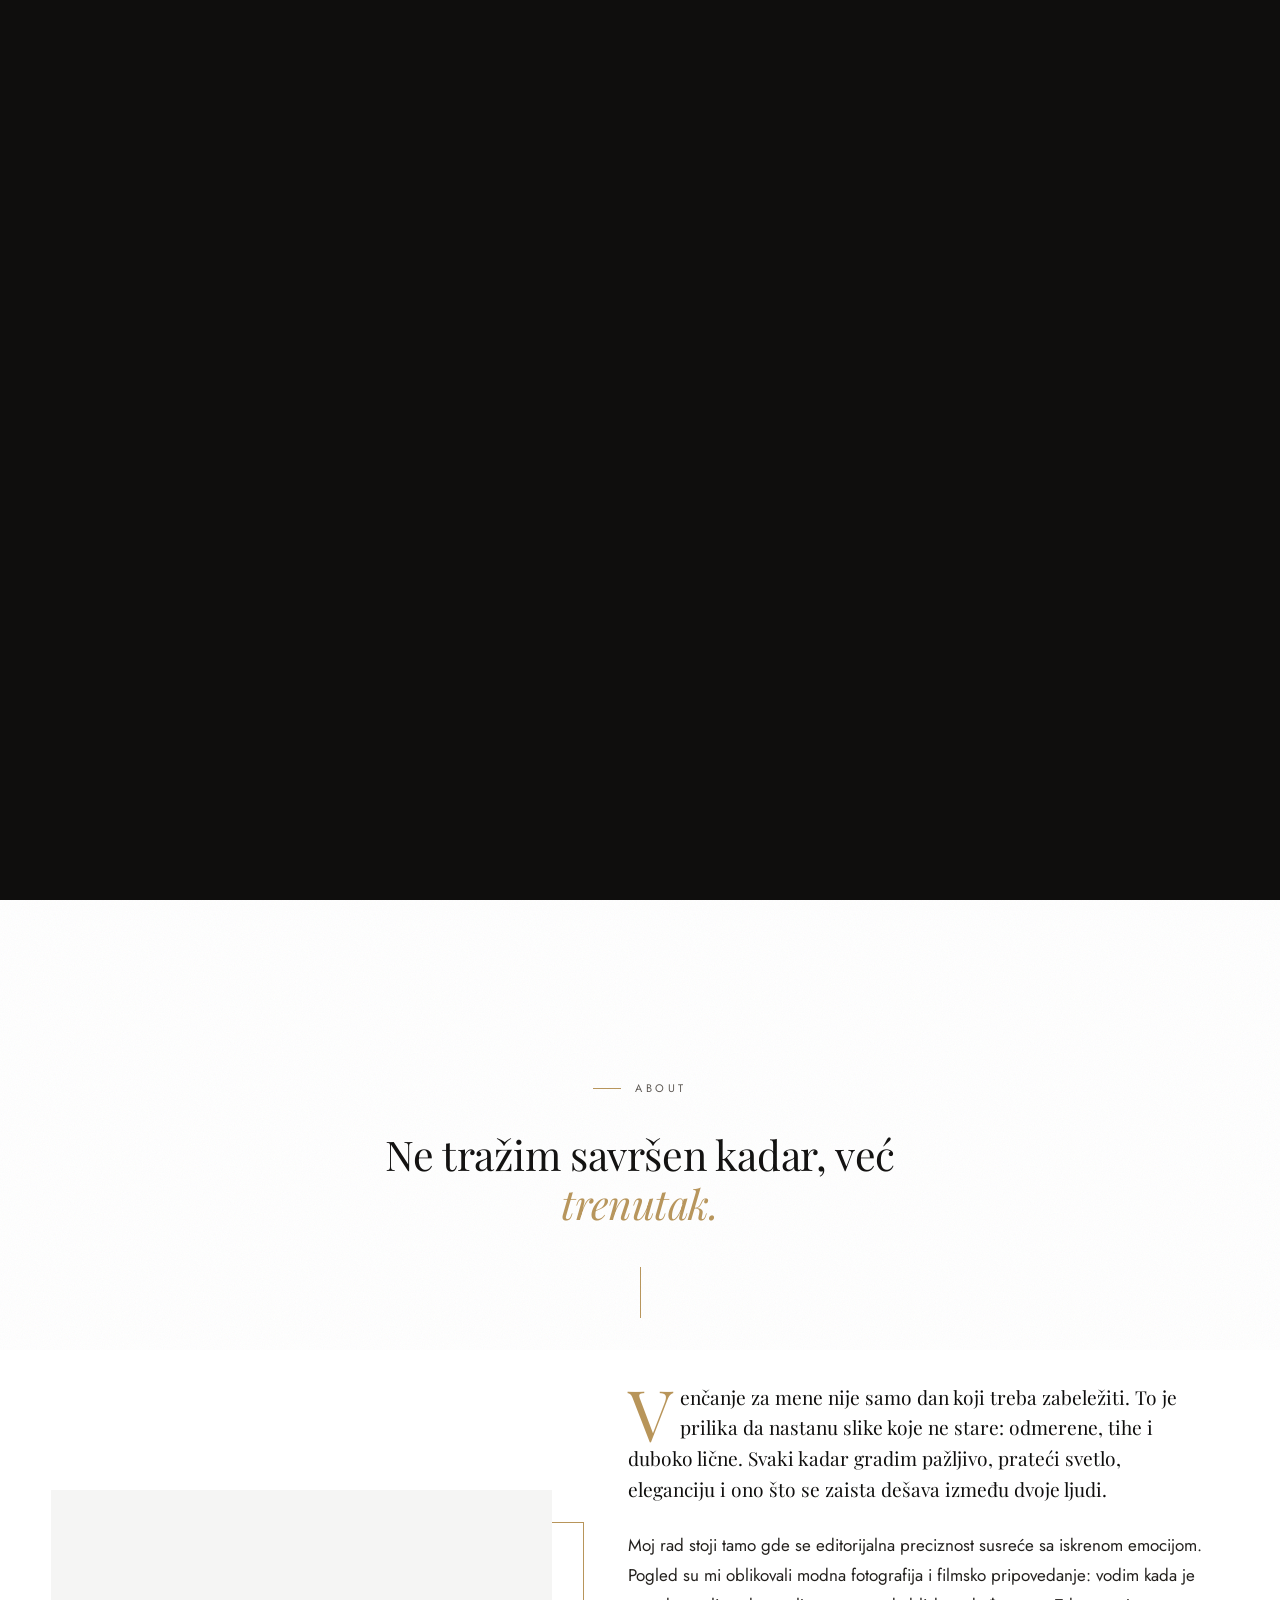
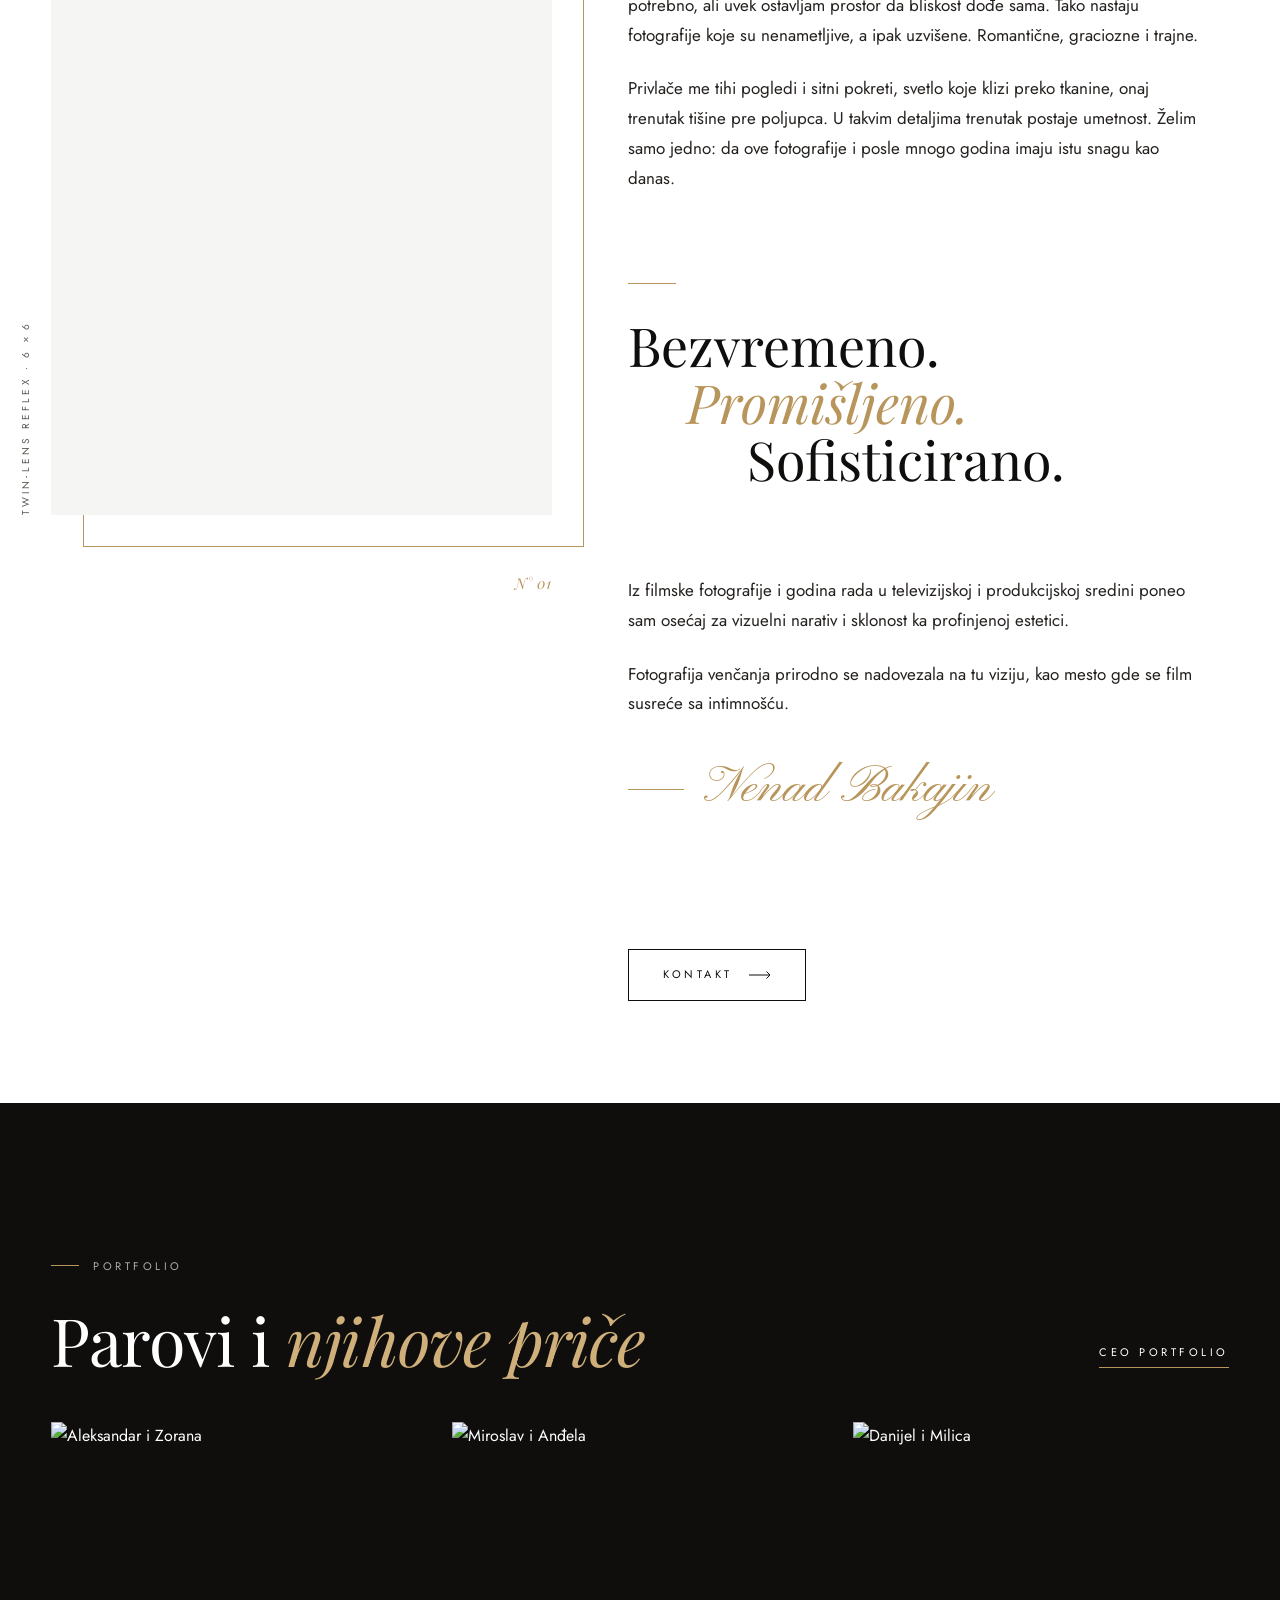
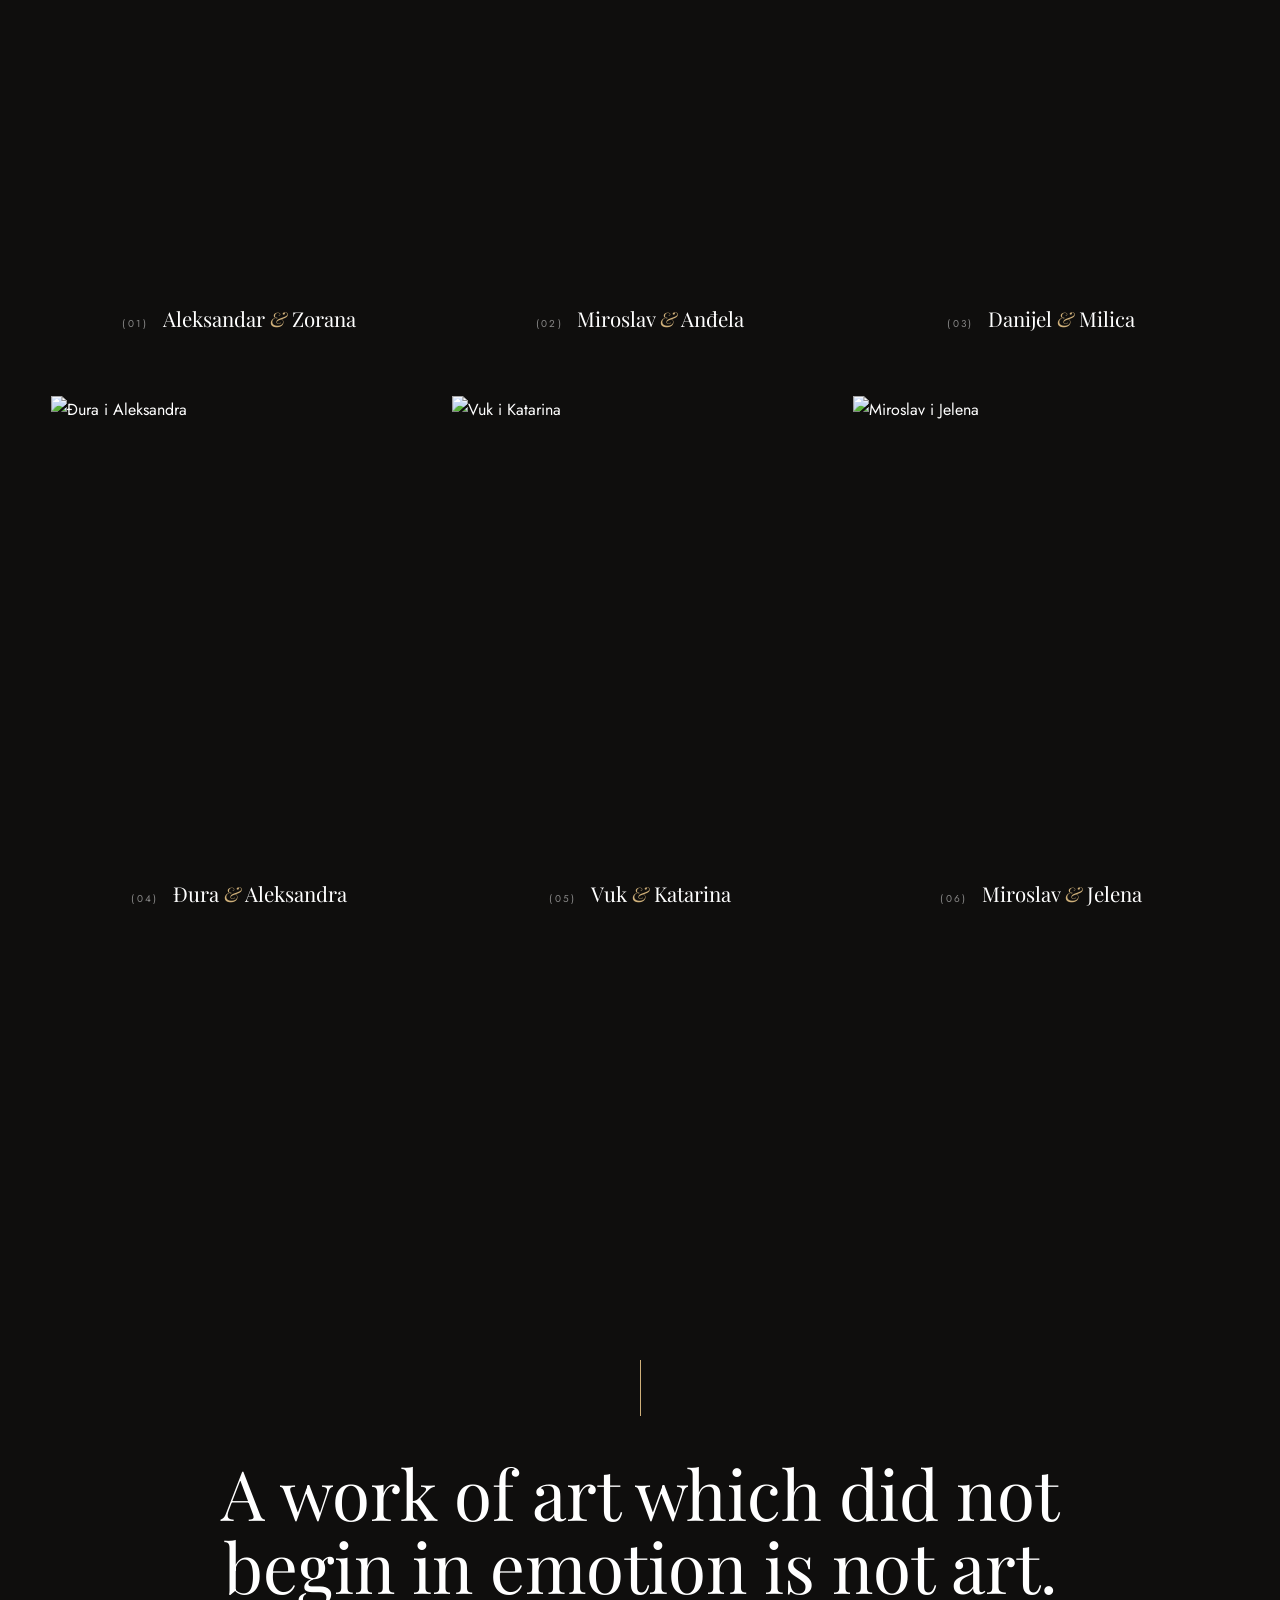
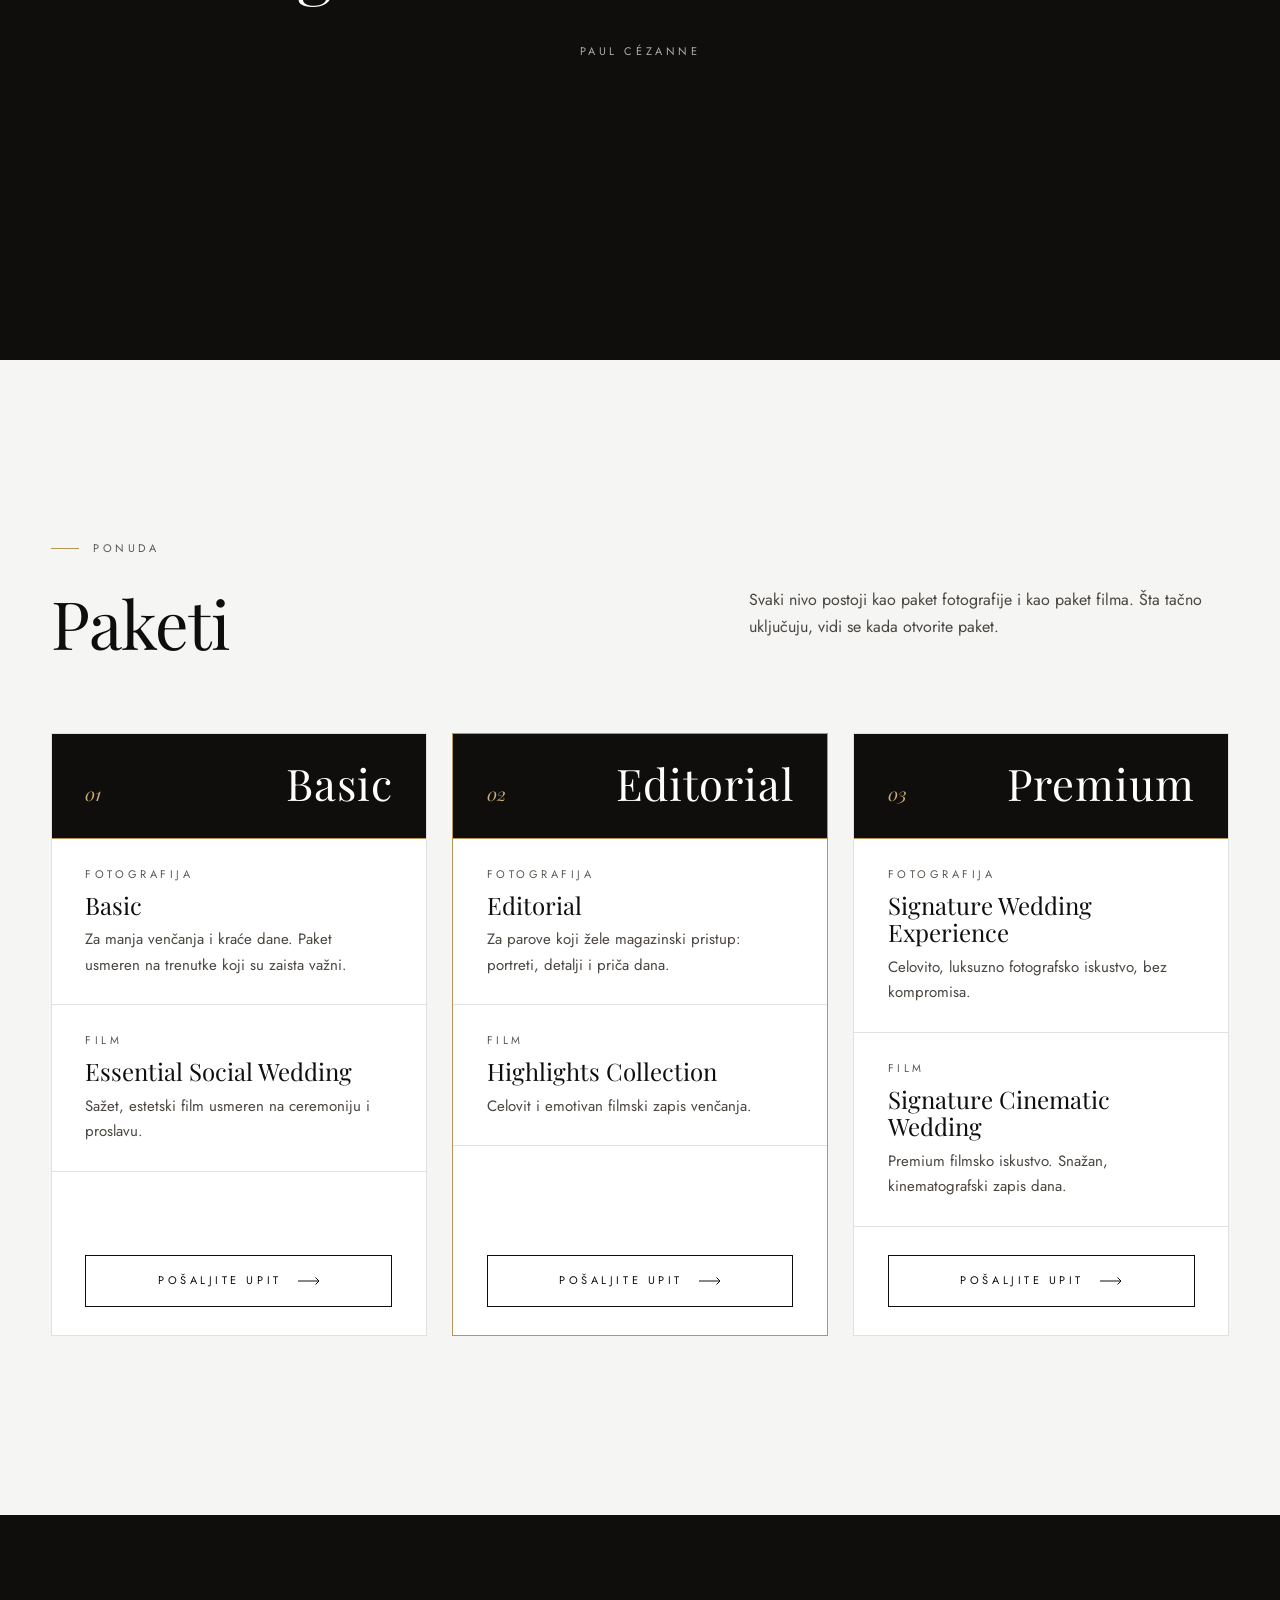
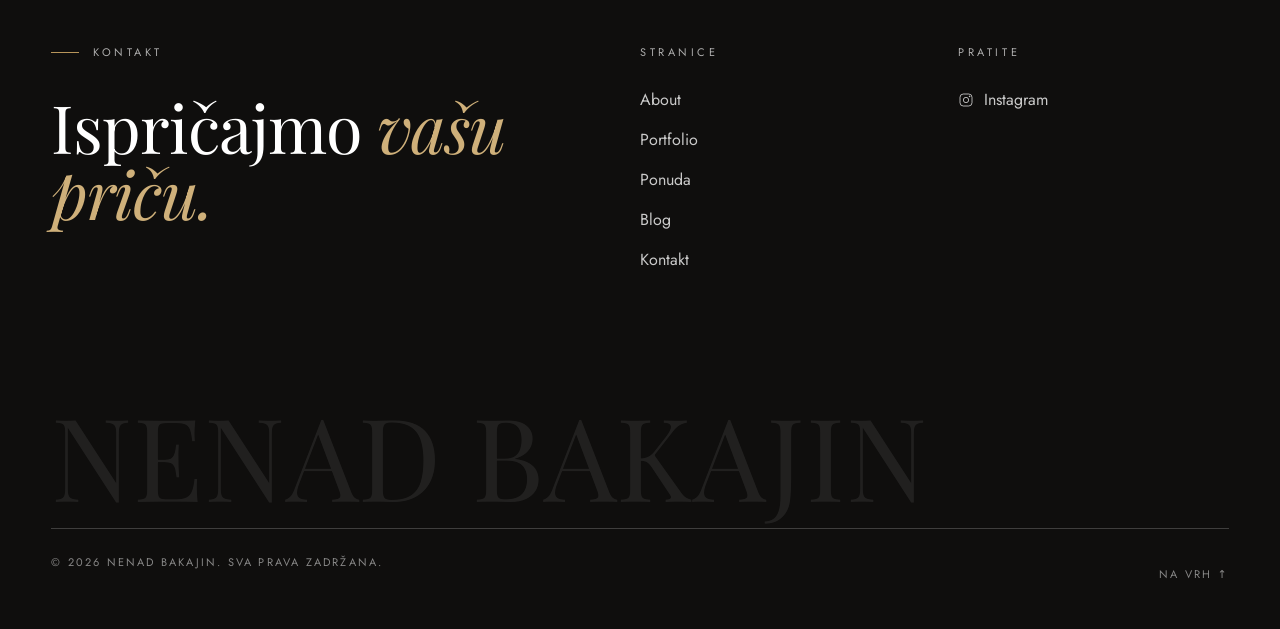
==== index.html @ 2268488a "Sajt Nenad Bakajin: fotografija venčanja Statični sajt (HTML, CSS, JS) sa početnom stranom, portfoli" ====
<!doctype html>
<html lang="sr-Latn" class="no-js">
<head>
  <meta charset="utf-8">
  <meta name="viewport" content="width=device-width, initial-scale=1">
  <title>Nenad Bakajin · Fotografija venčanja</title>
  <meta name="description" content="Nenad Bakajin · fotografija i film venčanja. Bezvremeno, promišljeno, sofisticirano.">
  <link rel="icon" href="assets/img/favicon.svg" type="image/svg+xml">
  <link rel="preconnect" href="https://fonts.googleapis.com">
  <link rel="preconnect" href="https://fonts.gstatic.com" crossorigin>
  <link href="https://fonts.googleapis.com/css2?family=Playfair+Display:ital,wght@0,400;0,500;1,400&family=Jost:wght@400;500&family=Pinyon+Script&display=swap" rel="stylesheet">
  <link rel="preconnect" href="https://videos.pexels.com">
  <link rel="stylesheet" href="assets/css/style.css">
</head>
<body data-page="home" data-header="light" id="top">

  <main>
    <!-- 1. HERO · video kamere koja snima -->
    <section class="hero" data-dark aria-label="Uvod">
      <div class="hero-media" aria-hidden="true"></div>
      <div class="hero-shade" aria-hidden="true"></div>
      <span class="hero-rec" aria-hidden="true">Rec · 6×6</span>
      <div class="hero-inner">
        <h1 class="hero-name">Nenad Bakajin</h1>
        <div class="hero-meta">
          <p class="hero-intro" id="hero-intro"></p>
        </div>
      </div>
    </section>

    <!-- 2. ABOUT -->
    <section class="section statement" id="statement-sec">
      <div class="wrap center">
        <p class="eyebrow" data-reveal data-i18n="home.about">About</p>
        <p class="lead mt-m" id="statement" data-scrub-words></p>
        <span class="statement-rule" aria-hidden="true"></span>
      </div>
    </section>

    <section class="section tight" id="about" style="padding-top:0">
      <div class="wrap about-grid">
        <div class="about-media">
          <div class="about-frame">
            <figure class="frame" data-img style="margin:0">
              <video muted loop playsinline preload="none" data-src="https://videos.pexels.com/video-files/39917032/17032013_720_1280_50fps.mp4" class="bw" aria-hidden="true"></video>
            </figure>
            <span class="about-vert" aria-hidden="true">Twin-lens reflex · 6×6</span>
          </div>
          <div class="caption"><span>Twin-lens reflex · 6×6</span><span>N° 01</span></div>
        </div>
        <div class="about-copy">
          <div class="body-text" id="about-text" data-stagger></div>
          <p class="motto" id="motto" data-stagger></p>
          <div class="body-text" id="about-bg" data-stagger></div>
          <p class="signature" data-reveal>Nenad Bakajin</p>
          <a class="btn mt-l" href="kontakt.html" data-reveal><span data-i18n="home.contact">Kontakt</span>
            <svg class="arrow" viewBox="0 0 22 8" fill="none" aria-hidden="true"><path d="M0 4h21m0 0L17.5 .5M21 4l-3.5 3.5" stroke="currentColor"/></svg></a>
        </div>
      </div>
    </section>

    <!-- Selected works · pinned horizontal strip -->
    <section class="strip" data-dark aria-labelledby="strip-title">
      <div class="strip-head">
        <div>
          <p class="eyebrow light" data-i18n="home.strip.eyebrow">Portfolio</p>
          <h2 class="h2 mt-m" id="strip-title" data-split data-i18n="home.strip.title">Parovi i <em>njihove priče</em></h2>
        </div>
        <a class="link-line" href="portfolio.html" data-i18n="home.strip.all">Ceo portfolio</a>
      </div>
      <div class="strip-track" id="strip-track"></div>
    </section>

    <!-- Quote · Paul Cézanne -->
    <section class="quote" data-dark aria-label="Citat">
      <video muted loop playsinline preload="none" data-src="https://videos.pexels.com/video-files/28830655/12488867_1280_720_30fps.mp4" aria-hidden="true"></video>
      <blockquote>
        <p id="quote-text" lang="en"></p>
        <cite class="eyebrow light" id="quote-author"></cite>
      </blockquote>
    </section>

    <!-- Paketi -->
    <section class="section on-bone" id="paketi">
      <div class="wrap">
        <div class="sec-head">
          <div>
            <p class="eyebrow" data-i18n="home.pk.eyebrow">Ponuda</p>
            <h2 class="h2 mt-m" data-split data-i18n="home.pk.title">Paketi</h2>
          </div>
          <p class="side" data-reveal data-i18n="home.pk.side">Svaki nivo postoji kao paket fotografije i kao paket filma. Šta tačno uključuju, vidi se kada otvorite paket.</p>
        </div>
        <div class="tier-grid" id="tier-grid" data-stagger></div>
      </div>
    </section>
  </main>

  <script src="https://cdnjs.cloudflare.com/ajax/libs/gsap/3.12.5/gsap.min.js"></script>
  <script src="https://cdnjs.cloudflare.com/ajax/libs/gsap/3.12.5/ScrollTrigger.min.js"></script>
  <script src="https://unpkg.com/lenis@1.1.13/dist/lenis.min.js"></script>
  <script src="assets/js/data.js"></script>
  <script src="assets/js/i18n.js"></script>
  <script src="assets/js/main.js"></script>
</body>
</html>
---- assets/css/style.css ----
/* ==========================================================================
   Nenad Bakajin — editorial wedding photography
   Black & white + warm cream. Cormorant Garamond (display) / Inter (body)
   ========================================================================== */

:root {
  --ink: #0f0e0d;
  --ink-2: #1b1917;
  --paper: #ffffff;
  --bone: #f5f5f4;
  /* gold accents: light gold on dark, deeper gold on white */
  --sand: #cfb07a;
  --sand-deep: #a8854a;
  --gold: #b8955a;
  --muted: #6a6560;
  --line: rgba(15, 14, 13, 0.12);
  --line-light: rgba(255, 255, 255, 0.2);

  --serif: "Playfair Display", Georgia, "Times New Roman", serif;
  --sans: "Jost", system-ui, -apple-system, "Segoe UI", sans-serif;

  --gutter: clamp(16px, 4vw, 56px);
  --maxw: 1440px;
  --ease: cubic-bezier(0.65, 0.05, 0, 1);
  --header-h: 84px;
}

*, *::before, *::after { box-sizing: border-box; }
html { -webkit-text-size-adjust: 100%; }
html.lenis, html.lenis body { height: auto; }
.lenis.lenis-smooth { scroll-behavior: auto !important; }
.lenis.lenis-stopped { overflow: hidden; }

body {
  margin: 0;
  background: var(--paper);
  color: var(--ink);
  font-family: var(--sans);
  font-size: 16px;
  line-height: 1.7;
  font-weight: 300;
  -webkit-font-smoothing: antialiased;
  text-rendering: optimizeLegibility;
  overflow-x: hidden;
}

img, video { display: block; max-width: 100%; }
a { color: inherit; text-decoration: none; }
button { font: inherit; color: inherit; background: none; border: 0; padding: 0; cursor: pointer; }
:focus-visible { outline: 1px solid var(--sand-deep); outline-offset: 4px; }
.sr-only { position: absolute; width: 1px; height: 1px; overflow: hidden; clip: rect(0 0 0 0); white-space: nowrap; }

::selection { background: var(--ink); color: var(--paper); }

/* film grain — very subtle, fixed over everything */
.grain {
  position: fixed; inset: -50%; z-index: 90; pointer-events: none; opacity: 0.06;
  background-image: url("data:image/svg+xml;utf8,<svg xmlns='http://www.w3.org/2000/svg' width='160' height='160'><filter id='n'><feTurbulence type='fractalNoise' baseFrequency='.85' numOctaves='3' stitchTiles='stitch'/></filter><rect width='100%' height='100%' filter='url(%23n)'/></svg>");
  animation: grain 1.2s steps(6) infinite;
}
@keyframes grain {
  0% { transform: translate(0, 0); } 20% { transform: translate(-3%, 2%); } 40% { transform: translate(2%, -3%); }
  60% { transform: translate(-2%, -1%); } 80% { transform: translate(3%, 3%); } 100% { transform: translate(0, 0); }
}

/* ---------- typography ---------- */
.display {
  font-family: var(--serif);
  font-weight: 300;
  line-height: 0.95;
  letter-spacing: -0.01em;
}
.h1 { font-family: var(--serif); font-weight: 300; font-size: clamp(56px, 11vw, 176px); line-height: 0.9; letter-spacing: -0.02em; margin: 0; }
.h2 { font-family: var(--serif); font-weight: 300; font-size: clamp(40px, 6vw, 96px); line-height: 1; letter-spacing: -0.01em; margin: 0; }
.h3 { font-family: var(--serif); font-weight: 400; font-size: clamp(28px, 3vw, 44px); line-height: 1.1; margin: 0; }
.lead { font-family: var(--serif); font-weight: 300; font-size: clamp(28px, 3.6vw, 56px); line-height: 1.15; letter-spacing: -0.005em; margin: 0; }
.italic { font-style: italic; }
.eyebrow {
  font-family: var(--sans); font-size: 11px; font-weight: 400; letter-spacing: 0.32em; text-transform: uppercase;
  color: var(--muted); margin: 0;
}
.on-dark .eyebrow, .eyebrow.light { color: rgba(255, 255, 255, 0.66); }
.body-text { max-width: 34em; color: #2c2925; }
.body-text p { margin: 0 0 1.4em; }
.body-text p:last-child { margin-bottom: 0; }
.num { font-family: var(--serif); font-style: italic; font-size: 18px; color: var(--sand-deep); }

/* word split helpers (generated in JS) */
.w { display: inline-block; overflow: hidden; vertical-align: top; padding-bottom: 0.08em; margin-bottom: -0.08em; }
.w > span { display: inline-block; will-change: transform; }

/* ---------- layout ---------- */
.wrap { width: 100%; max-width: var(--maxw); margin: 0 auto; padding: 0 var(--gutter); }
.section { padding: clamp(96px, 14vw, 200px) 0; position: relative; }
.section.tight { padding: clamp(64px, 8vw, 120px) 0; }
.on-dark { background: var(--ink); color: var(--paper); }
.on-dark .body-text { color: rgba(255, 255, 255, 0.78); }
.on-bone { background: var(--bone); }
.rule { height: 1px; background: var(--line); border: 0; margin: 0; }
.on-dark .rule { background: var(--line-light); }

/* ---------- header ---------- */
.site-header {
  position: fixed; inset: 0 0 auto 0; z-index: 80; height: var(--header-h);
  display: flex; align-items: center; justify-content: space-between; padding: 0 var(--gutter);
  color: var(--ink); mix-blend-mode: normal; transition: color .5s var(--ease), transform .6s var(--ease);
}
.site-header.is-light { color: var(--paper); }
.site-header.is-hidden { transform: translateY(-100%); }
.site-header::before {
  content: ""; position: absolute; inset: 0; z-index: -1; background: rgba(255, 255, 255, .86);
  backdrop-filter: blur(10px); -webkit-backdrop-filter: blur(10px); border-bottom: 1px solid var(--line);
  opacity: 0; transition: opacity .5s;
}
.site-header.is-solid::before { opacity: 1; }
.menu-open .site-header::before { opacity: 0; }
.logo { display: inline-flex; align-items: center; gap: 14px; }
.logo svg { width: 22px; height: 34px; }
.logo svg path { stroke: currentColor; }
.logo .logo-word { font-size: 11px; letter-spacing: 0.34em; text-transform: uppercase; font-weight: 400; opacity: 0; transform: translateX(-6px); transition: opacity .5s, transform .5s var(--ease); }
.logo:hover .logo-word, .logo:focus-visible .logo-word { opacity: 1; transform: none; }

.nav-inline { display: none; gap: 36px; }
.nav-inline a {
  font-size: 11px; letter-spacing: 0.3em; text-transform: uppercase; font-weight: 400; position: relative; padding: 10px 0;
}
.nav-inline a::after {
  content: ""; position: absolute; left: 0; right: 0; bottom: 4px; height: 1px; background: currentColor;
  transform: scaleX(0); transform-origin: right; transition: transform .6s var(--ease);
}
.nav-inline a:hover::after, .nav-inline a[aria-current="page"]::after { transform: scaleX(1); transform-origin: left; }
.nav-inline { align-items: center; }
/* booking button in the header: thin outline, fills on hover */
.nav-inline a.nav-cta { border: 1px solid currentColor; border-radius: 999px; padding: 10px 22px; transition: background .5s var(--ease), color .5s var(--ease); }
.nav-inline a.nav-cta::after { display: none; }
.nav-inline a.nav-cta:hover, .nav-inline a.nav-cta[aria-current="page"] { background: var(--ink); color: var(--paper); border-color: var(--ink); }
.site-header.is-light .nav-inline a.nav-cta:hover { background: var(--paper); color: var(--ink); border-color: var(--paper); }

.menu-btn { display: inline-flex; align-items: center; gap: 14px; min-height: 44px; min-width: 44px; font-size: 11px; letter-spacing: 0.3em; text-transform: uppercase; }
.menu-btn .bars { width: 28px; height: 8px; position: relative; }
.menu-btn .bars::before, .menu-btn .bars::after {
  content: ""; position: absolute; left: 0; right: 0; height: 1px; background: currentColor; transition: transform .7s var(--ease), top .7s var(--ease);
}
.menu-btn .bars::before { top: 0; }
.menu-btn .bars::after { top: 7px; }
.menu-open .menu-btn .bars::before { top: 4px; transform: rotate(18deg); }
.menu-open .menu-btn .bars::after { top: 4px; transform: rotate(-18deg); }

@media (min-width: 1024px) {
  .nav-inline { display: flex; }
  .menu-btn { display: none; }
}

/* fullscreen menu (adapted from 21st.dev "Immersive Full Screen Navigation") */
.menu {
  position: fixed; inset: 0; z-index: 70; background: var(--ink); color: var(--paper);
  clip-path: polygon(0% 0%, 100% 0%, 100% 0%, 0% 0%); visibility: hidden;
  display: flex; flex-direction: column; justify-content: space-between;
  padding: calc(var(--header-h) + 32px) var(--gutter) 40px; overflow-y: auto;
}
.menu-links { list-style: none; margin: 0; padding: 0; }
.menu-links li { overflow: hidden; }
.menu-links a {
  display: inline-flex; align-items: baseline; gap: 18px; font-family: var(--serif); font-weight: 300;
  font-size: clamp(48px, 13vw, 120px); line-height: 1.05; letter-spacing: -0.01em;
}
.menu-links a .num { font-size: 14px; color: var(--sand); }
.menu-links a .label { display: inline-block; overflow: hidden; }
.menu-links a .label span { display: inline-block; transition: transform .6s var(--ease); text-shadow: 0 1.1em currentColor; }
.menu-links a:hover .label span, .menu-links a:focus-visible .label span { transform: translateY(-1.1em); }
.menu-foot { display: flex; justify-content: space-between; align-items: end; gap: 24px; font-size: 12px; letter-spacing: 0.2em; text-transform: uppercase; color: rgba(255, 255, 255,.6); }
.menu-foot a { display: inline-flex; min-height: 44px; align-items: center; gap: 10px; }

/* ---------- buttons / links ---------- */
.btn {
  display: inline-flex; align-items: center; justify-content: center; gap: 16px; min-height: 52px; padding: 0 34px;
  border: 1px solid currentColor; font-size: 11px; letter-spacing: 0.32em; text-transform: uppercase; font-weight: 400;
  position: relative; overflow: hidden; isolation: isolate; transition: color .6s var(--ease);
}
.btn::before {
  content: ""; position: absolute; inset: 0; background: var(--ink); z-index: -1;
  transform: scaleY(0); transform-origin: bottom; transition: transform .6s var(--ease);
}
.btn:hover { color: var(--paper); }
.btn:hover::before { transform: scaleY(1); }
.on-dark .btn::before, .btn.light::before { background: var(--paper); }
.on-dark .btn:hover, .btn.light:hover { color: var(--ink); }
.arrow { width: 22px; height: 8px; flex: none; }
.offer-list .go { display: inline-flex; align-items: center; gap: 12px; }

.link-line { display: inline-flex; align-items: center; gap: 14px; font-size: 11px; letter-spacing: 0.32em; text-transform: uppercase; padding: 12px 0; position: relative; }
.link-line::after { content: ""; position: absolute; left: 0; right: 0; bottom: 6px; height: 1px; background: currentColor; transform-origin: left; transition: transform .7s var(--ease); }
.link-line:hover::after { transform: scaleX(0); transform-origin: right; }

/* ---------- hero ---------- */
.hero { position: relative; height: 100svh; min-height: 560px; overflow: hidden; background: var(--ink); color: var(--paper); }
.hero-media { position: absolute; inset: 0; }
.hero-media video {
  position: absolute; inset: 0; width: 100%; height: 100%; object-fit: cover;
  filter: grayscale(1) contrast(1.12) brightness(0.78); opacity: 0; transition: opacity 2.4s ease;
}
.hero-media video.is-active { opacity: 1; }
.hero-shade {
  position: absolute; inset: 0; pointer-events: none;
  background:
    radial-gradient(120% 90% at 50% 50%, transparent 40%, rgba(0,0,0,.55) 100%),
    linear-gradient(180deg, rgba(0,0,0,.35) 0%, transparent 25%, transparent 60%, rgba(0,0,0,.55) 100%);
}
.hero-inner {
  position: relative; z-index: 2; height: 100%; display: flex; flex-direction: column; justify-content: flex-end;
  padding: 0 var(--gutter) clamp(32px, 6vh, 64px);
}
.hero-name {
  font-family: var(--serif); font-weight: 300; font-size: clamp(40px, 10.6vw, 200px); line-height: 0.86;
  letter-spacing: 0.01em; margin: 0; text-transform: uppercase; white-space: nowrap;
}
.hero-name .char { display: inline-block; will-change: transform; }
.hero-name .word { display: inline-block; white-space: nowrap; overflow: hidden; vertical-align: top; padding-bottom: .04em; }
@media (max-width: 640px) {
  .hero-name { white-space: normal; font-size: clamp(52px, 19vw, 120px); line-height: .9; }
  .hero .hero-meta { flex-direction: column; align-items: flex-start; }
  .hero .hero-scroll { display: none; }
}
.hero-meta { display: flex; justify-content: space-between; align-items: end; gap: 24px; margin-top: clamp(20px, 3vh, 36px); }
.hero-intro { font-family: var(--serif); font-style: italic; font-size: clamp(17px, 1.5vw, 22px); line-height: 1.4; max-width: 22em; margin: 0; color: rgba(255, 255, 255,.85); }
.hero-scroll { display: flex; align-items: center; gap: 14px; font-size: 10px; letter-spacing: 0.34em; text-transform: uppercase; color: rgba(255, 255, 255,.7); }
.hero-scroll i { display: block; width: 1px; height: 48px; background: rgba(255, 255, 255,.3); position: relative; overflow: hidden; }
.hero-scroll i::after { content: ""; position: absolute; left: 0; top: -100%; width: 1px; height: 100%; background: var(--paper); animation: drip 2.4s var(--ease) infinite; }
@keyframes drip { 0% { top: -100%; } 60%, 100% { top: 100%; } }
.hero-side { display: flex; align-items: center; gap: clamp(24px, 3vw, 48px); }
/* shot counter: 01 / 03 with a thin line that fills while a shot plays */
.hero-count { display: flex; align-items: center; gap: 8px; font-size: 10px; letter-spacing: .3em; color: rgba(255, 255, 255,.7); }
.hero-count #hero-n { color: var(--paper); }
.hero-count i { display: block; width: clamp(48px, 6vw, 96px); height: 1px; margin-left: 10px; background: rgba(255, 255, 255,.25); position: relative; overflow: hidden; }
.hero-count i::after { content: ""; position: absolute; inset: 0; background: var(--paper); transform: scaleX(0); transform-origin: left; }
.hero-count i.run::after { animation: seg var(--seg, 7.5s) linear forwards; }
@keyframes seg { to { transform: scaleX(1); } }
.hero-rec {
  position: absolute; z-index: 2; top: calc(var(--header-h) + 8px); right: var(--gutter);
  display: flex; align-items: center; gap: 10px; font-size: 10px; letter-spacing: 0.3em; text-transform: uppercase; color: rgba(255, 255, 255,.6);
}
.hero-rec::before { content: ""; width: 6px; height: 6px; border-radius: 50%; background: var(--sand); animation: blink 2s steps(2) infinite; }
@keyframes blink { 50% { opacity: 0; } }
.hero-frame { position: absolute; z-index: 1; inset: calc(var(--header-h) + 0px) var(--gutter) auto; height: 0; }

/* page hero (inner pages) */
.page-hero { position: relative; height: 86svh; min-height: 520px; overflow: hidden; background: var(--ink); color: var(--paper); }
.page-hero .media, .page-hero video { position: absolute; inset: 0; width: 100%; height: 100%; object-fit: cover; }
.page-hero video { filter: grayscale(1) contrast(1.1) brightness(.7); }

/* text-only page header (galerija, blog post): no photo behind text, so nothing gets cropped or darkened */
.page-head { padding: calc(var(--header-h) + clamp(56px, 9vw, 140px)) 0 clamp(40px, 5vw, 72px); }
.page-head .h1 { text-transform: none; }
.post-photo { margin: 0 auto; max-width: 1200px; }
.post-photo img { width: 100%; height: auto; display: block; }
.page-hero .inner { position: relative; z-index: 2; height: 100%; display: flex; flex-direction: column; justify-content: flex-end; padding: 0 var(--gutter) clamp(40px, 7vh, 80px); }
.page-hero .h1 { text-transform: uppercase; letter-spacing: 0.02em; }
.page-hero .row { display: flex; justify-content: space-between; align-items: end; gap: 24px; flex-wrap: wrap; margin-top: 24px; }

/* ---------- media frames ---------- */
.frame { position: relative; overflow: hidden; background: var(--bone); }
.frame video { width: 100%; height: 100%; object-fit: cover; }
/* photos: whole image, original proportions, no crop */
.frame img { width: 100%; height: auto; display: block; }
.frame.natural { background: transparent; }
/* Photos show the photographer's own edit (colour or B&W). Only video is treated as the B&W "frame". */
video.bw { filter: grayscale(1) contrast(1.06); }
.frame .inner-scale { width: 100%; height: 100%; will-change: transform; }
.ratio-45 { aspect-ratio: 4 / 5; }
.ratio-34 { aspect-ratio: 3 / 4; }
.ratio-23 { aspect-ratio: 2 / 3; }
.ratio-32 { aspect-ratio: 3 / 2; }
.ratio-169 { aspect-ratio: 16 / 9; }
.caption { display: flex; justify-content: space-between; gap: 16px; margin-top: 14px; font-size: 11px; letter-spacing: 0.24em; text-transform: uppercase; color: var(--muted); }

/* ---------- home: statement ---------- */
.statement .lead { max-width: 18em; }
.statement .lead .w > span { opacity: .14; transform: none; }
.statement-foot { margin-top: clamp(40px, 6vw, 80px); display: flex; gap: 24px; justify-content: space-between; align-items: end; flex-wrap: wrap; }

/* ---------- about ---------- */
.about-grid { display: grid; gap: clamp(48px, 6vw, 120px); }
@media (min-width: 900px) {
  .about-grid { grid-template-columns: 5fr 6fr; align-items: start; }
  .about-media { position: sticky; top: calc(var(--header-h) + 24px); }
}
.about-media .frame { aspect-ratio: 4 / 5; }
.about-media .caption { color: var(--muted); }
.motto { display: flex; flex-wrap: wrap; gap: 0 .5em; font-family: var(--serif); font-size: clamp(30px, 3.4vw, 52px); font-weight: 300; line-height: 1.1; margin: 1.2em 0; }
.motto span:nth-child(2) { font-style: italic; color: var(--sand-deep); }
.signature { font-family: "Pinyon Script", var(--serif); font-size: clamp(40px, 4vw, 56px); line-height: 1.2; margin-top: 40px; color: var(--sand-deep); }
#about { position: relative; overflow: hidden; }
#about .wrap { position: relative; z-index: 1; }
.draw-line { position: absolute; inset: 0; width: 100%; height: 100%; pointer-events: none; z-index: 0; }
.draw-line path { stroke: var(--sand); opacity: .55; vector-effect: non-scaling-stroke; }

/* gallery filters (idea from dia.rs) */
.filters { display: flex; flex-wrap: wrap; gap: 4px 28px; justify-self: end; }
.filters button {
  min-height: 44px; font-size: 11px; letter-spacing: .3em; text-transform: uppercase; color: var(--muted);
  position: relative; transition: color .4s;
}
.filters button::after { content: ""; position: absolute; left: 0; right: 0; bottom: 8px; height: 1px; background: var(--ink); transform: scaleX(0); transform-origin: left; transition: transform .6s var(--ease); }
.filters button:hover, .filters button[aria-selected="true"] { color: var(--ink); }
.filters button[aria-selected="true"]::after { transform: scaleX(1); }
@media (max-width: 899px) { .filters { justify-self: start; } }
.masonry .tile[hidden] { display: none; }

/* package tiers (idea from dia.rs) */
.tier-grid { display: grid; gap: clamp(16px, 2vw, 28px); }
@media (min-width: 960px) { .tier-grid { grid-template-columns: repeat(3, minmax(0, 1fr)); align-items: stretch; } }
.tier { background: var(--paper); display: flex; flex-direction: column; border: 1px solid var(--line); }
.tier-head { background: var(--ink); color: var(--paper); padding: 28px clamp(24px, 2.6vw, 36px); display: flex; align-items: baseline; justify-content: space-between; }
.tier-head h3 { margin: 0; font-family: var(--serif); font-weight: 300; font-size: clamp(36px, 3.4vw, 52px); line-height: 1; letter-spacing: .02em; }
.tier-head .num { color: var(--sand); }
.tier.is-featured .tier-head { background: var(--sand-deep); }
.tier.is-featured .tier-head .num { color: var(--paper); }
.tier-body { flex: 1; display: flex; flex-direction: column; }
.tier-row { display: flex; flex-direction: column; gap: 8px; padding: 26px clamp(24px, 2.6vw, 36px); border-bottom: 1px solid var(--line); transition: background .5s; }
.tier-row:hover { background: rgba(15, 14, 13, .03); }
.tier-title { font-family: var(--serif); font-size: 24px; line-height: 1.15; }
.tier-short { color: var(--muted); font-size: 15px; }
.tier-foot { padding: 28px clamp(24px, 2.6vw, 36px); }
.tier-foot .btn { width: 100%; }

/* ---------- film strip (horizontal pinned) ---------- */
.strip { overflow: hidden; background: var(--ink); color: var(--paper); }
.strip-head { display: flex; justify-content: space-between; align-items: end; gap: 24px; padding: clamp(96px, 12vw, 160px) var(--gutter) 48px; flex-wrap: wrap; }
.strip-track { display: flex; gap: clamp(16px, 2vw, 32px); padding: 0 var(--gutter) clamp(96px, 12vw, 160px); width: max-content; }
/* every photo the same height, its own natural width: nothing is cropped */
.strip-track { align-items: flex-start; }
.strip-item { flex: none; }
.strip-item .frame { background: transparent; height: clamp(320px, 58vh, 620px); }
.strip-item .frame img { height: 100%; width: auto; }
.strip-cap { display: flex; align-items: baseline; gap: 14px; margin-top: 16px; }
.strip-cap .n { font-size: 10px; letter-spacing: .24em; color: rgba(255, 255, 255,.5); }
.strip-cap .t { font-family: var(--serif); font-weight: 300; font-size: clamp(20px, 1.6vw, 26px); line-height: 1.2; color: var(--paper); }
.strip-cap .t em, .h2 em, .h1 em { font-style: italic; }
.h1 em { color: var(--sand-deep); }
.footer-cta .h2 em { color: inherit; }
.strip .h2 em { color: var(--sand); }
.h2 em { color: var(--sand-deep); }
.strip-cap .t em { color: var(--sand); }
.strip-item a { display: block; transition: opacity .6s; }
.strip-track:hover .strip-item a { opacity: .55; }
.strip-track:hover .strip-item a:hover { opacity: 1; }
@media (max-width: 899px) {
  .strip-track { width: auto; overflow-x: auto; scroll-snap-type: x mandatory; -webkit-overflow-scrolling: touch; scrollbar-width: none; }
  .strip-track::-webkit-scrollbar { display: none; }
  .strip-item { scroll-snap-align: start; }
  .strip-item .frame { height: 52vh; }
}

/* ---------- quote ---------- */
.quote { position: relative; min-height: 100svh; display: grid; place-items: center; overflow: hidden; background: var(--ink); color: var(--paper); text-align: center; }
.quote video, .quote .bg { position: absolute; inset: 0; width: 100%; height: 100%; object-fit: cover; filter: grayscale(1) contrast(1.1) brightness(.42); }
.quote blockquote { position: relative; z-index: 2; margin: 0; padding: 0 var(--gutter); max-width: 1100px; }
.quote blockquote p { font-family: var(--serif); font-weight: 300; font-size: clamp(34px, 5.4vw, 84px); line-height: 1.06; margin: 0; }
.quote cite { display: block; margin-top: 40px; font-style: normal; }

/* ---------- offers list (home teaser) ---------- */
.offer-list { list-style: none; margin: 0; padding: 0; border-top: 1px solid var(--line); }
.offer-list li { border-bottom: 1px solid var(--line); }
.offer-list a {
  display: grid; grid-template-columns: 48px 1fr auto; gap: 16px; align-items: baseline;
  padding: clamp(22px, 3vw, 40px) 0; position: relative;
}
.offer-list .name { font-family: var(--serif); font-weight: 300; font-size: clamp(32px, 4.6vw, 72px); line-height: 1; transition: transform .8s var(--ease), color .6s; }
.offer-list .desc { grid-column: 2 / 3; color: var(--muted); max-width: 36em; font-size: 15px; }
.offer-list .go { font-size: 11px; letter-spacing: .3em; text-transform: uppercase; opacity: .6; transition: opacity .4s; }
.offer-list a:hover .name { transform: translateX(14px); font-style: italic; }
.offer-list a:hover .go { opacity: 1; }
@media (max-width: 699px) { .offer-list a { grid-template-columns: 36px 1fr; } .offer-list .go { display: none; } }

/* ---------- couples grid (portfolio) ---------- */
.couple-grid {
  display: grid; grid-template-columns: minmax(0, 1fr);
  column-gap: clamp(16px, 2.2vw, 32px); row-gap: clamp(48px, 5vw, 72px);
  border-top: 1px solid var(--line); padding-top: clamp(32px, 3vw, 48px);
}
@media (min-width: 640px) { .couple-grid { grid-template-columns: repeat(2, minmax(0, 1fr)); } }
@media (min-width: 1024px) { .couple-grid { grid-template-columns: repeat(3, minmax(0, 1fr)); } }
.couple-count { font-family: var(--serif); font-style: italic; font-size: 20px; color: var(--sand-deep); align-self: end; }
.couple a { display: block; }
/* equal boxes keep the grid precise; each photo sits whole inside (contain), aligned to the caption line */
.couple-media { position: relative; aspect-ratio: 4 / 5; background: transparent; }
.couple-media img { position: absolute; inset: 0; width: 100%; height: 100%; object-fit: contain; object-position: center bottom; transition: opacity 1s var(--ease); }
.couple-media img.alt { opacity: 0; }
.couple a:hover .couple-media img.main, .couple a:focus-visible .couple-media img.main { opacity: 0; }
.couple a:hover .couple-media img.alt, .couple a:focus-visible .couple-media img.alt { opacity: 1; }
/* single column: no box needed, the photo takes its own natural height */
@media (max-width: 639px) {
  .couple-media { aspect-ratio: auto; }
  .couple-media img.main { position: static; height: auto; }
}
.couple-cta {
  position: absolute; left: 50%; top: 50%; z-index: 2; transform: translate(-50%, -50%) scale(.85);
  width: 116px; height: 116px; border-radius: 50%; display: grid; place-items: center; text-align: center; padding: 18px;
  background: rgba(255, 255, 255, .92); color: var(--ink); font-size: 10px; letter-spacing: .28em; text-transform: uppercase; line-height: 1.6;
  opacity: 0; transition: opacity .6s var(--ease), transform .8s var(--ease);
}
.couple a:hover .couple-cta, .couple a:focus-visible .couple-cta { opacity: 1; transform: translate(-50%, -50%) scale(1); }
.couple-info {
  display: grid; grid-template-columns: 32px minmax(0, 1fr) auto; align-items: baseline; column-gap: 12px;
  margin-top: 18px; padding-bottom: 16px; border-bottom: 1px solid var(--line); position: relative;
}
.couple-info::after {
  content: ""; position: absolute; left: 0; right: 0; bottom: -1px; height: 1px; background: var(--ink);
  transform: scaleX(0); transform-origin: left; transition: transform .9s var(--ease);
}
.couple a:hover .couple-info::after, .couple a:focus-visible .couple-info::after { transform: scaleX(1); }
.couple-info .num { font-size: 15px; }
.couple-name { margin: 0; font-family: var(--serif); font-weight: 300; font-size: clamp(26px, 2.2vw, 34px); line-height: 1.1; }
@media (max-width: 479px) { .couple-info { grid-template-columns: 32px minmax(0, 1fr); } .couple-meta { display: none; } }
.couple-name em { font-style: italic; color: var(--sand-deep); }
.couple-meta { font-size: 10px; letter-spacing: .28em; text-transform: uppercase; color: var(--muted); white-space: nowrap; }
@media (hover: none) { .couple-cta { display: none; } }

/* ---------- couples index (legacy list) ---------- */
.couples { list-style: none; margin: 0; padding: 0; border-top: 1px solid var(--line); }
.couples li { border-bottom: 1px solid var(--line); }
.couples a { display: grid; grid-template-columns: 56px 1fr auto; align-items: center; gap: 16px; padding: clamp(18px, 2.6vw, 34px) 0; position: relative; }
.couples .name { font-family: var(--serif); font-weight: 300; font-size: clamp(34px, 6vw, 104px); line-height: 1; letter-spacing: -0.01em; transition: transform .8s var(--ease), opacity .5s; }
.couples .name em { font-style: italic; color: var(--sand-deep); padding: 0 .12em; }
.couples:hover .name { opacity: .3; }
.couples a:hover .name, .couples a:focus-visible .name { opacity: 1; transform: translateX(16px); }
.couples .meta { font-size: 11px; letter-spacing: .28em; text-transform: uppercase; color: var(--muted); }
.couples .thumb-mobile { display: none; }
@media (max-width: 699px) {
  .couples a { grid-template-columns: 1fr 88px; }
  .couples .num, .couples .meta { display: none; }
  .couples .thumb-mobile { display: block; aspect-ratio: 3/4; overflow: hidden; }
  .couples .thumb-mobile img { width: 100%; height: 100%; object-fit: cover; }
  .couples:hover .name { opacity: 1; }
}
.hover-preview {
  position: fixed; z-index: 60; left: 0; top: 0; width: 260px; aspect-ratio: 3 / 4; pointer-events: none; overflow: hidden;
  opacity: 0; transform: translate(-50%, -50%) scale(.8); background: var(--bone);
}
.hover-preview img { position: absolute; inset: 0; width: 100%; height: 100%; object-fit: cover; }
@media (hover: none), (max-width: 699px) { .hover-preview { display: none; } }

/* ---------- section head ---------- */
.sec-head { display: grid; gap: 24px; margin-bottom: clamp(48px, 6vw, 96px); }
@media (min-width: 900px) { .sec-head { grid-template-columns: 1fr 1fr; align-items: end; } }
.sec-head .side { color: var(--muted); max-width: 30em; justify-self: end; }
.on-dark .sec-head .side { color: rgba(255, 255, 255,.66); }

/* ---------- masonry gallery (adapted from 21st.dev "Masonry Lightbox") ---------- */
.masonry { columns: 2; column-gap: clamp(10px, 1.6vw, 24px); }
@media (min-width: 760px) { .masonry { columns: 3; } }
.masonry .tile {
  break-inside: avoid; display: block; width: 100%; margin-bottom: clamp(10px, 1.6vw, 24px); position: relative; overflow: hidden;
  background: var(--bone); cursor: zoom-in;
}
.masonry .tile { background: transparent; }
.masonry .tile img { width: 100%; height: auto; display: block; }
.masonry .tile .tile-cap {
  position: absolute; left: 0; right: 0; bottom: 0; padding: 18px; color: var(--paper); font-size: 10px; letter-spacing: .28em; text-transform: uppercase;
  background: linear-gradient(0deg, rgba(0,0,0,.5), transparent); opacity: 0; transform: translateY(8px); transition: opacity .5s, transform .5s var(--ease);
}
.masonry .tile:hover .tile-cap, .masonry .tile:focus-visible .tile-cap { opacity: 1; transform: none; }

.lightbox {
  position: fixed; inset: 0; z-index: 100; display: none; align-items: center; justify-content: center;
  background: rgba(15, 14, 13, .96); color: var(--paper); padding: 72px var(--gutter);
}
.lightbox.is-open { display: flex; }
.lightbox figure { margin: 0; max-width: 100%; max-height: 100%; display: flex; flex-direction: column; align-items: center; }
.lightbox img { max-width: min(92vw, 1100px); max-height: calc(100svh - 180px); width: auto; height: auto; object-fit: contain; }
.lightbox figcaption { margin-top: 18px; font-size: 11px; letter-spacing: .28em; text-transform: uppercase; color: rgba(255, 255, 255,.6); }
.lb-btn { position: absolute; min-width: 48px; min-height: 48px; display: grid; place-items: center; color: var(--paper); font-size: 11px; letter-spacing: .3em; text-transform: uppercase; }
.lb-close { top: 16px; right: var(--gutter); }
.lb-prev { left: var(--gutter); top: 50%; transform: translateY(-50%); }
.lb-next { right: var(--gutter); top: 50%; transform: translateY(-50%); }
.lb-count { position: absolute; top: 28px; left: var(--gutter); font-size: 11px; letter-spacing: .3em; color: rgba(255, 255, 255,.6); }
@media (max-width: 699px) { .lb-prev, .lb-next { top: auto; bottom: 16px; transform: none; } }

/* ---------- video inserts ---------- */
.insert { position: relative; overflow: hidden; background: var(--ink); color: var(--paper); }
.insert video { width: 100%; height: 100%; object-fit: cover; filter: grayscale(1) contrast(1.12) brightness(.82); }
.insert.wide { aspect-ratio: 21 / 9; }
.insert.tall { aspect-ratio: 4 / 5; }
@media (max-width: 699px) { .insert.wide { aspect-ratio: 4 / 5; } }
.insert .label {
  position: absolute; left: var(--gutter); bottom: clamp(16px, 3vw, 32px); right: var(--gutter); z-index: 2;
  display: flex; justify-content: space-between; gap: 16px; font-size: 10px; letter-spacing: .32em; text-transform: uppercase; color: rgba(255, 255, 255,.75);
}
.insert .label .t { font-family: var(--serif); font-style: italic; font-size: clamp(22px, 2.6vw, 38px); letter-spacing: 0; text-transform: none; color: var(--paper); }
.insert-pair { display: grid; gap: clamp(10px, 1.6vw, 24px); }
@media (min-width: 760px) { .insert-pair { grid-template-columns: 1fr 1fr; } }
.insert-pair .insert { aspect-ratio: 4 / 5; }
.insert-pair .insert:nth-child(2) { margin-top: clamp(0px, 10vw, 160px); }

/* ---------- packages ---------- */
.pk-group + .pk-group { margin-top: clamp(96px, 12vw, 180px); }
.pk-grid { display: grid; gap: 1px; background: var(--line); border: 1px solid var(--line); }
@media (min-width: 900px) { .pk-grid { grid-template-columns: repeat(3, minmax(0, 1fr)); } }
.pk-card { background: var(--paper); display: flex; flex-direction: column; min-height: 100%; position: relative; }
.pk-card .frame { margin: clamp(16px, 1.6vw, 24px) clamp(16px, 1.6vw, 24px) 0; aspect-ratio: 4 / 5; position: relative; }
.pk-card .frame img { position: absolute; inset: 0; width: 100%; height: 100%; object-fit: contain; object-position: center bottom; }
.pk-body { padding: clamp(24px, 2.6vw, 40px); display: flex; flex-direction: column; gap: 18px; flex: 1; }
.pk-tier { display: flex; justify-content: space-between; align-items: baseline; }
.pk-name { font-family: var(--serif); font-weight: 300; font-size: clamp(34px, 3.2vw, 52px); line-height: 1; margin: 0; }
.pk-sub { font-family: var(--serif); font-style: italic; font-size: 20px; color: var(--sand-deep); margin: -8px 0 0; }
.pk-short { color: #3a3631; margin: 0; flex: 1; }
.pk-card .link-line { align-self: flex-start; }
.pk-card > a.cover { position: absolute; inset: 0; z-index: 1; }
.pk-card .link-line { position: relative; z-index: 2; }

/* package detail */
.pk-detail { display: grid; gap: clamp(48px, 6vw, 120px); }
@media (min-width: 960px) { .pk-detail { grid-template-columns: 5fr 6fr; align-items: start; } .pk-detail .media { position: sticky; top: calc(var(--header-h) + 24px); } }
.inc-list { list-style: none; margin: 32px 0 0; padding: 0; border-top: 1px solid var(--line); }
.inc-list li { display: grid; grid-template-columns: 48px 1fr; gap: 12px; padding: 20px 0; border-bottom: 1px solid var(--line); font-size: 17px; line-height: 1.55; }
.inc-list li .num { font-size: 16px; }
.pk-nav { display: grid; grid-template-columns: 1fr 1fr; border-top: 1px solid var(--line); }
.pk-nav a { padding: clamp(28px, 4vw, 56px) 0; display: flex; flex-direction: column; gap: 10px; }
.pk-nav a + a { text-align: right; align-items: flex-end; border-left: 1px solid var(--line); }
.pk-nav .h3 { transition: font-style .3s; }
.pk-nav a:hover .h3 { font-style: italic; }

/* ---------- blog ---------- */
.posts { display: grid; gap: clamp(64px, 8vw, 120px) clamp(24px, 3vw, 48px); }
@media (min-width: 900px) { .posts { grid-template-columns: 1fr 1fr; } .posts .post-card:nth-child(even) { margin-top: 14vw; } }
.post-card a { display: block; }
.post-card a:hover h2 { font-style: italic; }
.post-card .meta { display: flex; justify-content: space-between; margin: 22px 0 12px; }
.post-card h2 { font-family: var(--serif); font-weight: 300; font-size: clamp(34px, 3.6vw, 56px); line-height: 1; margin: 0 0 16px; }
.post-card p { color: var(--muted); margin: 0 0 18px; max-width: 30em; }

.article { max-width: 760px; margin: 0 auto; }
.article .body-text { font-size: 19px; max-width: none; }
.article .body-text p:first-child::first-letter { font-family: var(--serif); float: left; font-size: 5.4em; line-height: .8; padding: .06em .1em 0 0; }

/* ---------- contact ---------- */
.contact-grid { display: grid; gap: clamp(48px, 6vw, 120px); }
@media (min-width: 960px) { .contact-grid { grid-template-columns: 5fr 6fr; } }
.form { display: grid; gap: 30px; }
.form .row-2 { display: grid; gap: 30px; }
@media (min-width: 640px) { .form .row-2 { grid-template-columns: 1fr 1fr; } }
.field { display: flex; flex-direction: column; gap: 8px; }
.field label { font-size: 11px; letter-spacing: .26em; text-transform: uppercase; color: var(--muted); }
.field label .req { color: var(--sand-deep); letter-spacing: .1em; text-transform: none; font-style: italic; font-family: var(--serif); font-size: 14px; margin-left: 6px; }
.field input, .field textarea, .field select {
  font: inherit; font-size: 18px; font-family: var(--serif); color: var(--ink); background: transparent;
  border: 0; border-bottom: 1px solid var(--line); padding: 10px 0 12px; border-radius: 0; min-height: 48px;
  transition: border-color .4s;
}
.field select { appearance: none; background-image: linear-gradient(45deg, transparent 50%, var(--ink) 50%), linear-gradient(135deg, var(--ink) 50%, transparent 50%); background-position: calc(100% - 12px) 22px, calc(100% - 7px) 22px; background-size: 5px 5px; background-repeat: no-repeat; }
.field textarea { min-height: 140px; resize: vertical; line-height: 1.5; }
.field input:focus, .field textarea:focus, .field select:focus { outline: none; border-bottom-color: var(--ink); }
.field .err { font-size: 13px; color: #8a2f1f; min-height: 1em; font-style: italic; font-family: var(--serif); }
.field.invalid input, .field.invalid textarea { border-bottom-color: #8a2f1f; }
.form-note { font-size: 13px; color: var(--muted); }
.form-success { display: none; font-family: var(--serif); font-size: clamp(28px, 3vw, 44px); line-height: 1.15; }
.form.is-sent .form-success { display: block; }
.form.is-sent > :not(.form-success) { display: none; }

/* ---------- footer ---------- */
.site-footer { background: var(--ink); color: var(--paper); padding: clamp(80px, 10vw, 140px) 0 32px; overflow: hidden; }
.footer-top { display: grid; gap: 48px; }
@media (min-width: 900px) { .footer-top { grid-template-columns: 2fr 1fr 1fr; } }
.footer-cta .h2 { max-width: 10em; }
.footer-cta .h2 a { display: inline; background: linear-gradient(currentColor, currentColor) 0 100% / 0 1px no-repeat; transition: background-size .8s var(--ease); }
.footer-cta .h2 a:hover { background-size: 100% 1px; }
.footer-col h3 { margin: 0 0 18px; }
.footer-col ul { list-style: none; margin: 0; padding: 0; }
.footer-col a { display: inline-flex; min-height: 40px; align-items: center; color: rgba(255, 255, 255,.78); transition: color .3s; }
.footer-col a:hover { color: var(--paper); }
.footer-mark { margin-top: clamp(64px, 10vw, 140px); font-family: var(--serif); font-weight: 300; font-size: clamp(40px, 11.2vw, 210px); line-height: .8; letter-spacing: .01em; text-transform: uppercase; white-space: nowrap; color: rgba(255, 255, 255,.08); user-select: none; }
.footer-bottom { margin-top: 28px; padding-top: 24px; border-top: 1px solid var(--line-light); display: flex; justify-content: space-between; gap: 16px; flex-wrap: wrap; font-size: 11px; letter-spacing: .2em; text-transform: uppercase; color: rgba(255, 255, 255,.5); }
.footer-bottom a { min-height: 44px; display: inline-flex; align-items: center; }

/* ---------- page transition curtain ---------- */
.curtain { position: fixed; inset: 0; z-index: 95; background: var(--ink); pointer-events: none; display: grid; place-items: center; transform: translateY(0); }
.curtain svg { width: 34px; height: 52px; color: var(--sand); }
.curtain svg path { stroke: currentColor; stroke-dasharray: 200; stroke-dashoffset: 200; }

/* ---------- misc ---------- */
.center { text-align: center; }
.mt-l { margin-top: clamp(48px, 6vw, 96px); }
.mt-m { margin-top: 32px; }
.flex-between { display: flex; justify-content: space-between; align-items: end; gap: 24px; flex-wrap: wrap; }
.notice { font-size: 13px; color: var(--muted); }

/* no-JS / reduced motion: everything visible */
.no-js .curtain { display: none; }
@media (prefers-reduced-motion: reduce) {
  .grain, .hero-scroll i::after, .hero-rec::before { animation: none; }
  .curtain { display: none; }
  * { transition-duration: .01ms !important; }
}

/* ==========================================================================
   Gold accents + Bodoni Moda / Jost tuning
   ========================================================================== */
::selection { background: var(--gold); color: #fff; }

/* Bodoni is wider and higher-contrast than Cormorant: a touch smaller, airier */
.h1, .h2, .h3, .lead, .hero-name, .quote blockquote p, .footer-mark, .menu-links a,
.couple-name, .pk-name, .tier-head h3, .post-card h2, .offer-list .name, .couples .name { font-weight: 400; }
.hero-name { font-size: clamp(36px, 8.6vw, 168px); letter-spacing: .02em; }
@media (max-width: 640px) { .hero-name { font-size: clamp(44px, 15vw, 100px); } }
.h2 { font-size: clamp(36px, 5.2vw, 84px); letter-spacing: -0.015em; }
.lead { font-size: clamp(26px, 3.2vw, 50px); line-height: 1.2; letter-spacing: -0.01em; }
.footer-mark { font-size: clamp(36px, 9vw, 170px); }
.body-text { font-size: 16.5px; }
.motto { font-weight: 400; font-size: clamp(28px, 3vw, 46px); }

/* section labels: a short gold rule before the text */
p.eyebrow { display: flex; align-items: center; gap: 14px; }
p.eyebrow::before { content: ""; width: 28px; height: 1px; background: var(--gold); flex: none; }
.center > p.eyebrow, .quote cite.eyebrow { justify-content: center; }

/* gold underlines and details */
.nav-inline a::after { background: var(--gold); }
.link-line::after { background: var(--gold); }
.filters button::after { background: var(--gold); }
.hero-count i::after, .hero-scroll i::after { background: var(--sand); }
.hero-rec::before { background: var(--sand); }
.footer-cta .h2 a { background-image: linear-gradient(var(--sand), var(--sand)); }
.footer-cta .h2 em { color: var(--sand); }
.draw-line path { stroke: var(--gold); opacity: .5; }
.couple-info::after { background: var(--gold); }
.field input:focus, .field textarea:focus, .field select:focus { border-bottom-color: var(--gold); }

/* header booking button: gold outline, fills gold */
.nav-inline a.nav-cta { border-color: var(--gold); }
.nav-inline a.nav-cta:hover, .nav-inline a.nav-cta[aria-current="page"],
.site-header.is-light .nav-inline a.nav-cta:hover { background: var(--gold); border-color: var(--gold); color: #fff; }

/* main buttons fill gold on hover */
.btn::before, .on-dark .btn::before, .btn.light::before { background: var(--gold); }
.btn:hover, .on-dark .btn:hover, .btn.light:hover { color: #fff; border-color: var(--gold); }

/* package cards: thin gold rule under each dark header */
.tier-head { border-bottom: 1px solid var(--gold); }
.tier.is-featured .tier-head { background: var(--ink); }
.tier.is-featured { border-color: var(--gold); }
.tier.is-featured .tier-head .num { color: var(--sand); }

/* quote: small gold mark above */
.quote blockquote::before { content: ""; display: block; width: 1px; height: 56px; margin: 0 auto 40px; background: var(--sand); }

/* ==========================================================================
   About · editorial / art layout (text unchanged)
   ========================================================================== */
.statement .wrap.center .lead { margin-left: auto; margin-right: auto; max-width: 16em; }
.statement .lead em { font-style: italic; color: var(--gold); }
.statement-rule { display: block; width: 1px; height: clamp(56px, 7vw, 96px); margin: clamp(40px, 5vw, 64px) auto 0; background: var(--gold); }

/* photo: thin gold frame offset behind it, caption set vertically like a print margin note */
.about-frame { position: relative; margin-right: 14px; }
.about-frame::before {
  content: ""; position: absolute; z-index: 0; inset: 14px -14px -14px 14px;
  border: 1px solid var(--gold); pointer-events: none;
}
.about-frame .frame { position: relative; z-index: 1; }
.about-vert { display: none; }
.about-media .caption { margin-top: 40px; }
@media (min-width: 900px) {
  .about-frame { margin-right: 0; }
  .about-frame::before { inset: 32px -32px -32px 32px; }
  .about-vert {
    display: block; position: absolute; left: -34px; bottom: 0; writing-mode: vertical-rl; transform: rotate(180deg);
    font-size: 10px; letter-spacing: .32em; text-transform: uppercase; color: var(--muted); white-space: nowrap;
  }
  .about-media .caption { margin-top: 56px; justify-content: flex-end; }
  .about-media .caption span:first-child { display: none; }
}
.about-media .caption span:last-child { font-family: var(--serif); font-style: italic; font-size: 15px; letter-spacing: .04em; text-transform: none; color: var(--gold); }

/* first paragraph as an editorial opener with a gold drop cap */
.about-copy #about-text p:first-child {
  font-family: var(--serif); font-size: clamp(19px, 1.6vw, 24px); line-height: 1.55; color: var(--ink);
}
.about-copy #about-text p:first-child::first-letter {
  float: left; font-family: var(--serif); font-size: 3.7em; line-height: .8; padding: .04em .06em 0 0; margin-right: .04em; color: var(--gold);
}

/* motto: three words stepping down like a poem */
.about-copy .motto { flex-direction: column; gap: 0; font-size: clamp(34px, 4.2vw, 66px); line-height: 1.06; margin: clamp(56px, 7vw, 96px) 0; }
.about-copy .motto::before { content: ""; width: 48px; height: 1px; background: var(--gold); margin-bottom: 32px; }
.about-copy .motto span:nth-child(2) { padding-left: 1.1em; color: var(--gold); }
.about-copy .motto span:nth-child(3) { padding-left: 2.2em; }

/* signature introduced by a short gold line */
.about-copy .signature { display: flex; align-items: center; gap: 20px; color: var(--gold); }
.about-copy .signature::before { content: ""; width: 56px; height: 1px; background: var(--gold); flex: none; }

/* ==========================================================================
   Readability: Playfair Display (headings) + Jost 400 (text), stronger contrast
   ========================================================================== */
body { font-weight: 400; }
.body-text { color: #24211e; font-size: 17px; line-height: 1.75; }
.tier-short, .pk-short, .post-card p, .sec-head .side { color: #4a4540; }
:root { --muted: #5c5752; }
.on-dark .body-text { color: rgba(255, 255, 255, .86); }
.hero-intro { color: rgba(255, 255, 255, .92); }
.about-copy #about-text p:first-child { font-size: clamp(19px, 1.5vw, 22px); line-height: 1.6; }
.hero-name { letter-spacing: .01em; }

/* ==========================================================================
   Home portfolio: calm grid instead of the pinned horizontal scroll
   Photos sit whole (no crop) in equal boxes, aligned to the caption line.
   ========================================================================== */
.strip-track {
  display: grid; grid-template-columns: minmax(0, 1fr); width: auto; overflow: visible; scroll-snap-type: none;
  gap: clamp(48px, 5vw, 72px) clamp(16px, 2vw, 32px); padding: 0 var(--gutter) clamp(96px, 12vw, 160px);
}
@media (min-width: 600px) { .strip-track { grid-template-columns: repeat(2, minmax(0, 1fr)); } }
@media (min-width: 1024px) { .strip-track { grid-template-columns: repeat(3, minmax(0, 1fr)); } }
.strip-item .frame { height: auto; aspect-ratio: 4 / 5; position: relative; }
.strip-item .frame img { position: absolute; inset: 0; width: 100%; height: 100%; object-fit: contain; object-position: center bottom; }
.strip-track:hover .strip-item a { opacity: 1; }
.strip-item a .strip-cap .t { transition: color .5s; }
.strip-item a:hover .strip-cap .t { color: var(--sand); }

/* ==========================================================================
   Symmetry: every grid uses equal boxes (4:5), photos fill the box.
   The whole, uncropped photo is still shown in the lightbox.
   ========================================================================== */
/* home · couples: 3 × 2 */
.strip-item .frame img { object-fit: cover; object-position: center; }
.strip-cap { justify-content: center; text-align: center; }

/* portfolio · couples */
.couple-media, .couple-media img { aspect-ratio: 4 / 5; }
.couple-media img, .couple-media img.main { position: absolute; inset: 0; width: 100%; height: 100%; object-fit: cover; object-position: center; }
@media (max-width: 639px) { .couple-media { aspect-ratio: 4 / 5; } }

/* gallery tiles (portfolio + each couple's gallery): even grid instead of masonry */
.masonry { columns: auto; display: grid; grid-template-columns: repeat(2, minmax(0, 1fr)); gap: clamp(10px, 1.6vw, 24px); }
@media (min-width: 760px) { .masonry { grid-template-columns: repeat(3, minmax(0, 1fr)); } }
.masonry .tile { margin: 0; aspect-ratio: 4 / 5; }
.masonry .tile img { width: 100%; height: 100%; object-fit: cover; object-position: center; }

/* ponuda · package cards */
.pk-card .frame img { object-fit: cover; object-position: center; }

/* blog: even two-column grid, no staggered offset */
@media (min-width: 900px) { .posts .post-card:nth-child(even) { margin-top: 0; } }
.post-card .frame { aspect-ratio: 3 / 2; position: relative; }
.post-card .frame img { position: absolute; inset: 0; width: 100%; height: 100%; object-fit: cover; object-position: center; }

/* couple names on one line so every caption row has the same height */
.couple-name { font-size: clamp(20px, 1.7vw, 26px); white-space: nowrap; overflow: hidden; text-overflow: ellipsis; }

/* inner-page headers and contact: still photographs instead of video, same B&W mood */
.page-hero .hero-photo { position: absolute; inset: 0; width: 100%; height: 100%; object-fit: cover; object-position: center; filter: grayscale(1) contrast(1.05) brightness(.62); }
.frame .contact-photo { width: 100%; height: 100%; object-fit: cover; object-position: center; filter: grayscale(1) contrast(1.04); }

/* About: tighter gap between the heading and the text below */
#statement-sec { padding-bottom: clamp(40px, 5vw, 72px); }
.statement-rule { height: clamp(40px, 4vw, 56px); margin-top: clamp(28px, 3vw, 40px); }

/* ---------- language switch (SR / EN) in the header ---------- */
.nav-inline { margin-left: auto; }
.header-right { display: flex; align-items: center; gap: clamp(14px, 2vw, 28px); margin-left: clamp(20px, 2.4vw, 36px); }
.lang-switch { display: flex; align-items: center; gap: 2px; font-size: 11px; letter-spacing: .2em; font-weight: 500; }
.lang-switch a { display: inline-flex; align-items: center; justify-content: center; min-width: 32px; min-height: 44px; opacity: .5; transition: opacity .4s, color .4s; }
.lang-switch a:hover { opacity: 1; }
.lang-switch a[aria-current="true"] { opacity: 1; color: var(--gold); }
.lang-switch span { opacity: .35; }
.menu-open .lang-switch { opacity: 0; pointer-events: none; }

/* hero video: keep it on its own GPU layer so the scroll zoom and crossfade stay smooth */
.hero-media { will-change: transform; }
.hero-media video { transform: translateZ(0); backface-visibility: hidden; will-change: opacity; }

/* letters with descenders (the J in BAKAJIN, and g/j/p elsewhere) must not be clipped by the reveal mask */
.hero-name .word { padding-bottom: .22em; margin-bottom: -.22em; }
.w { padding-bottom: .2em; margin-bottom: -.2em; }
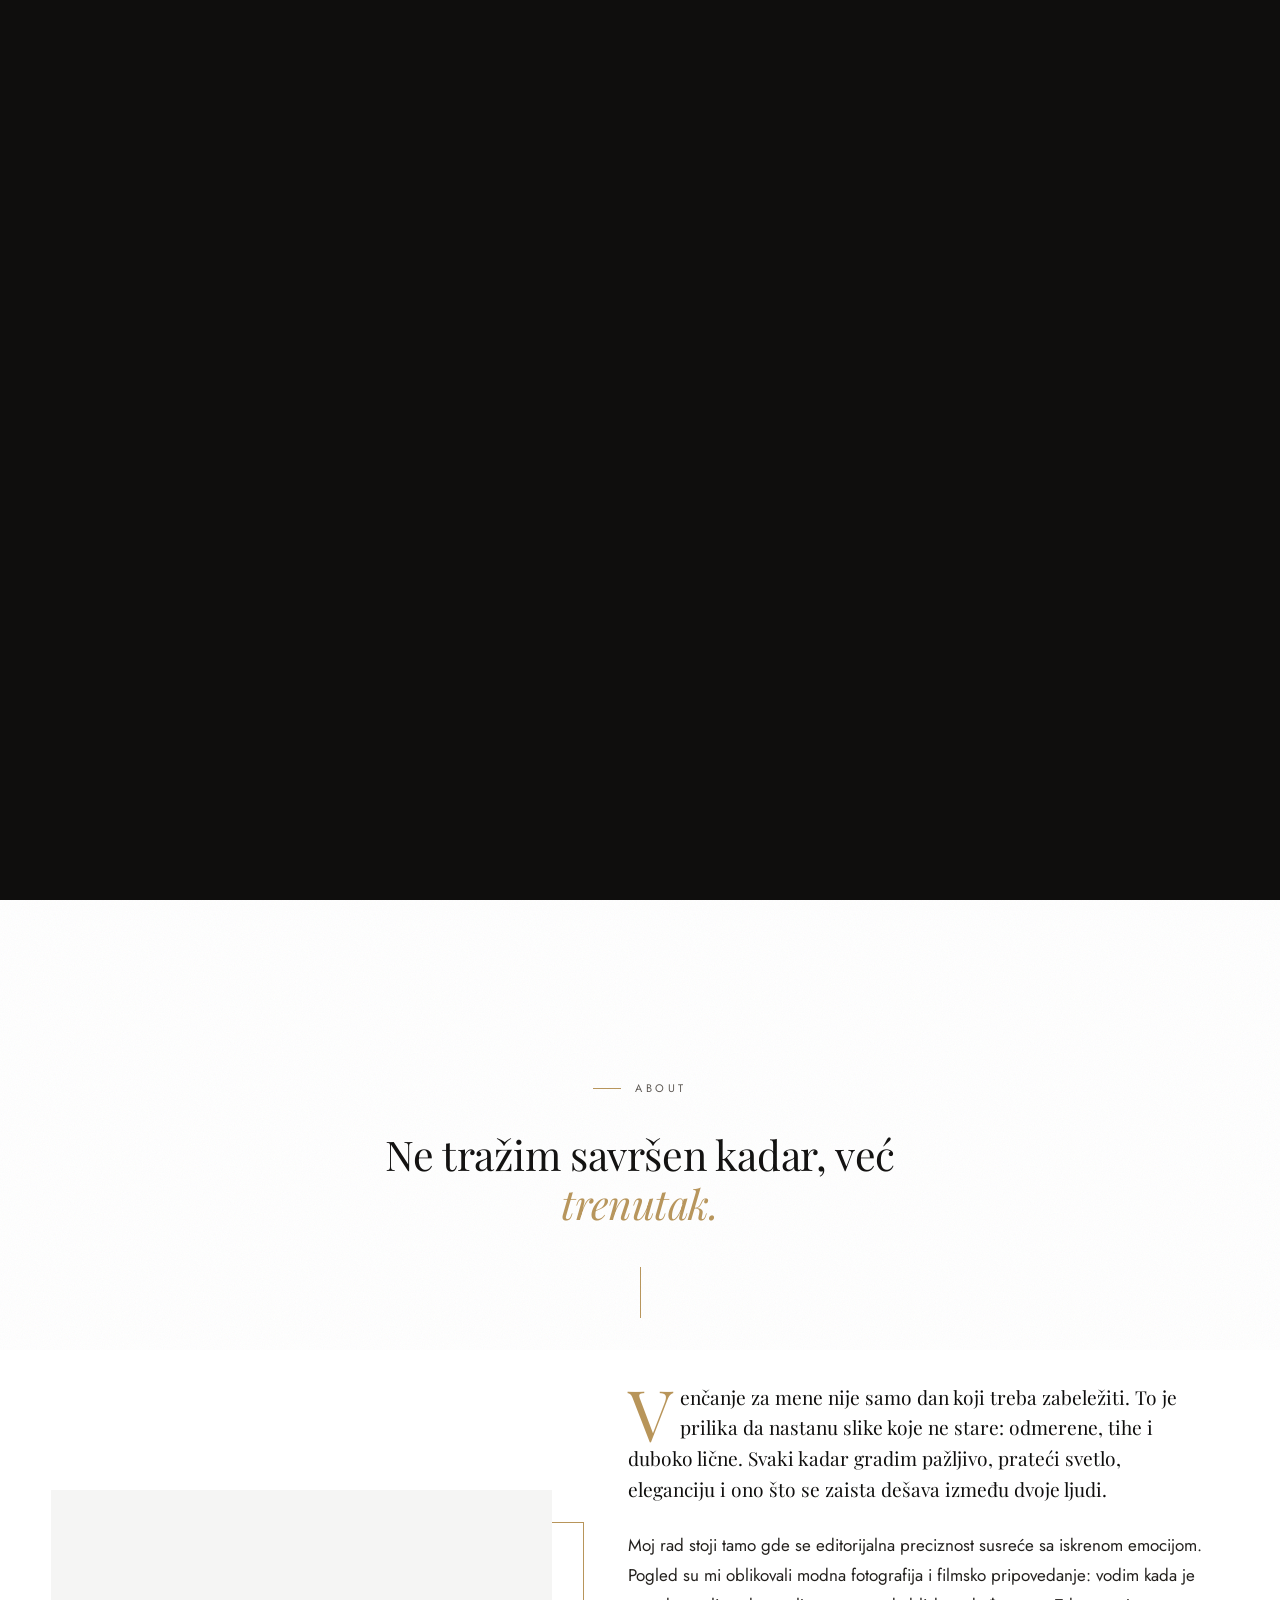
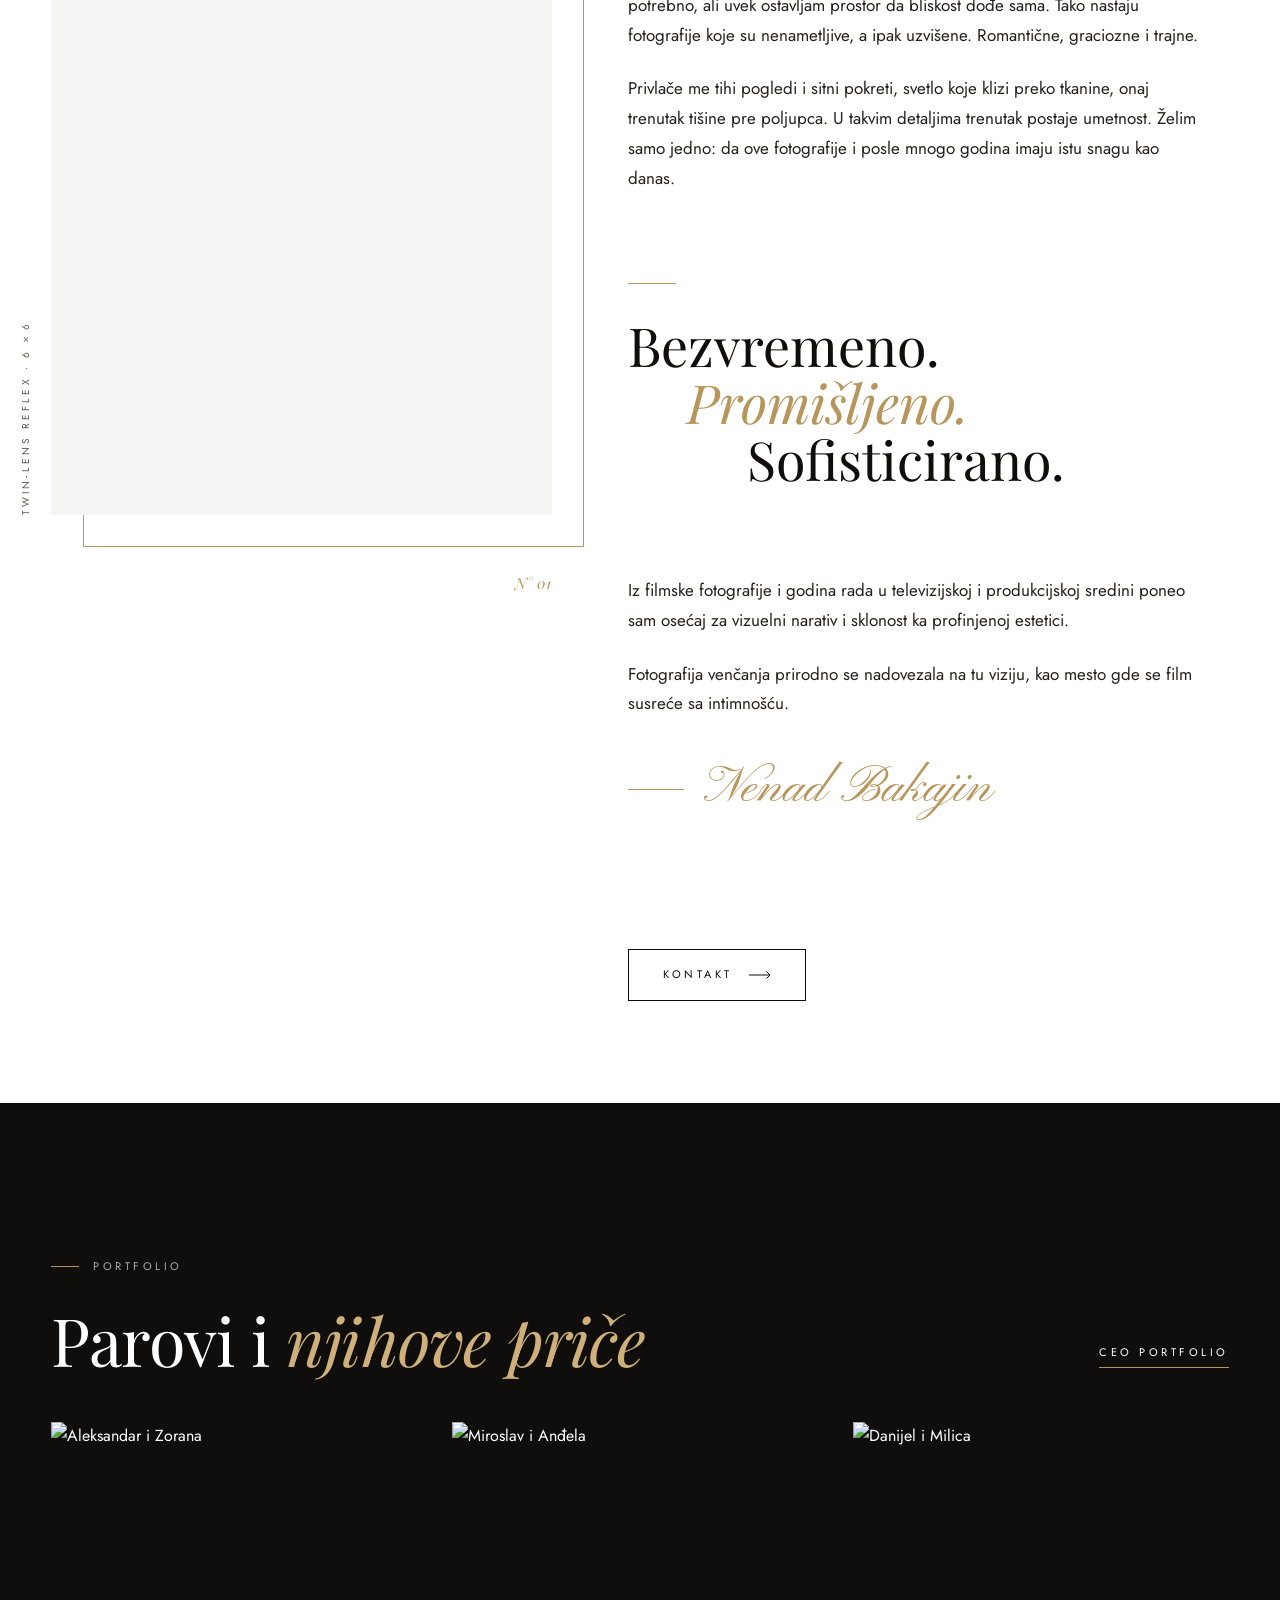
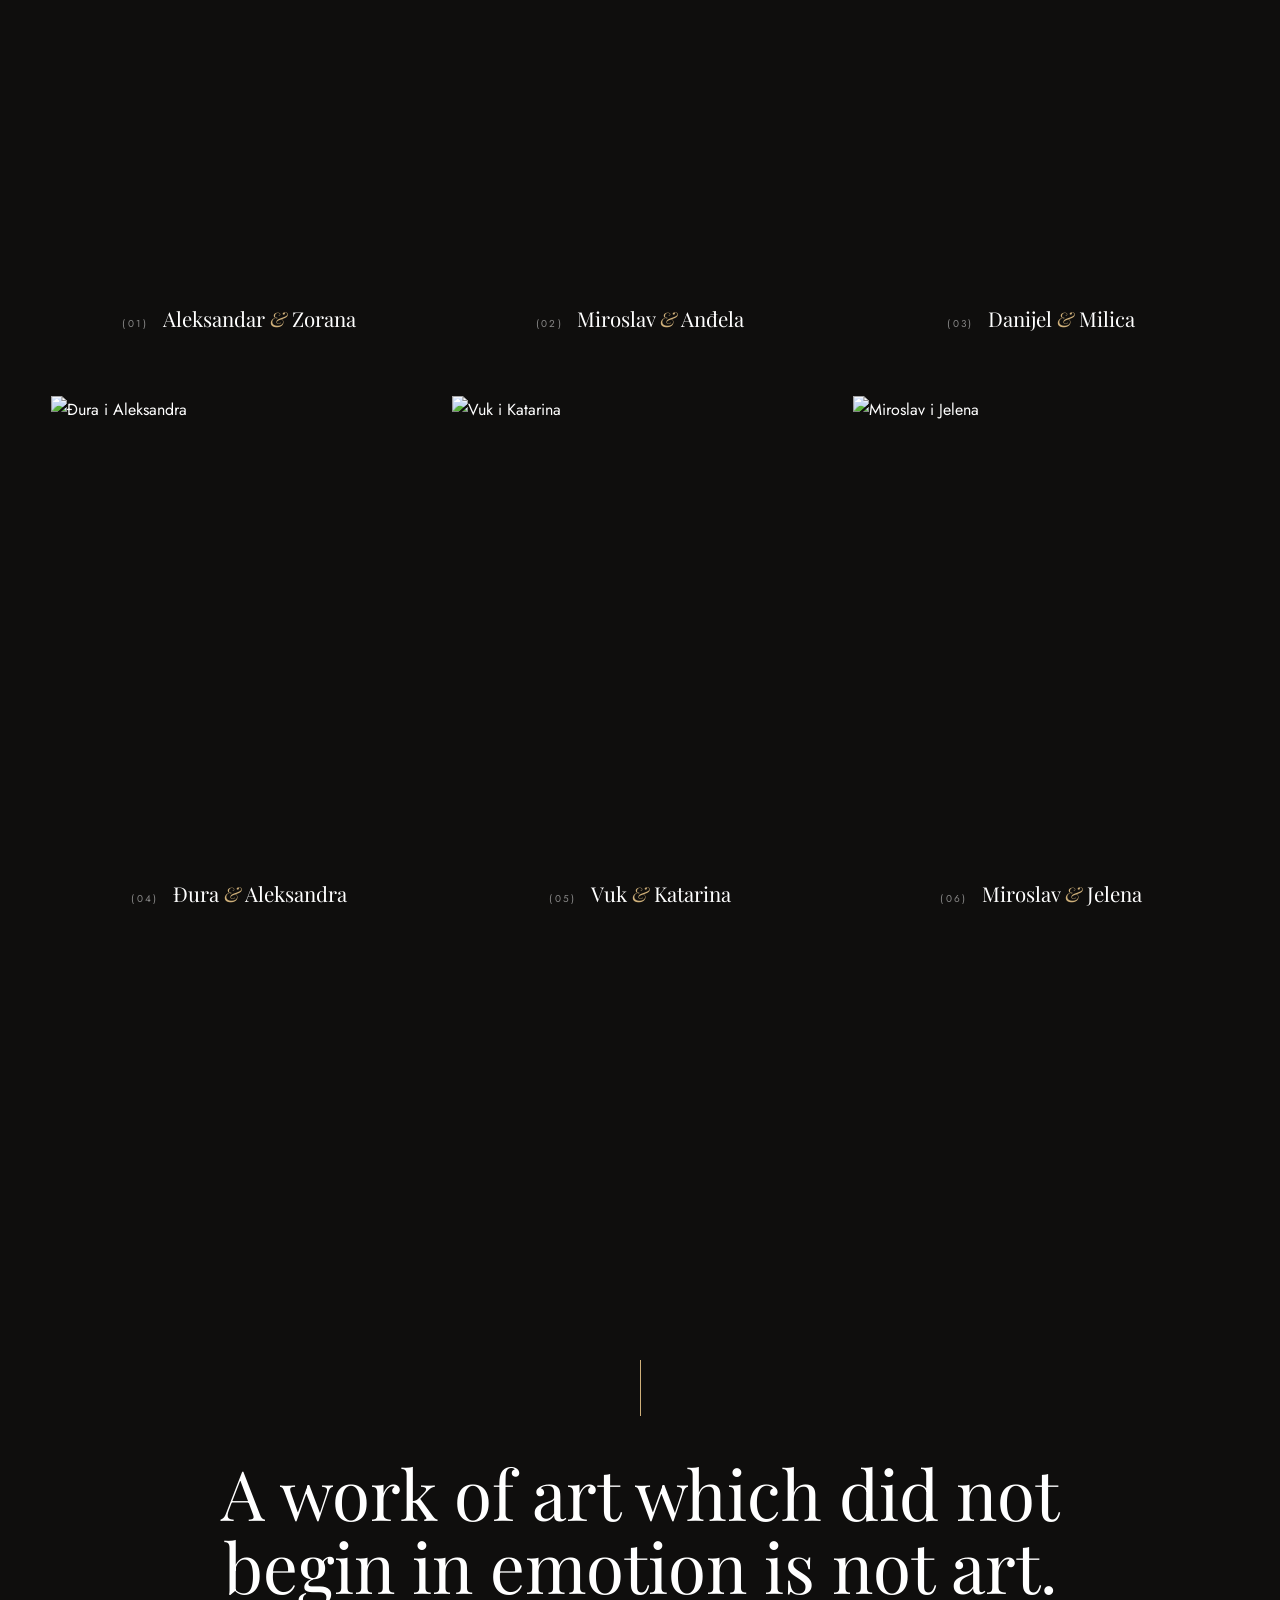
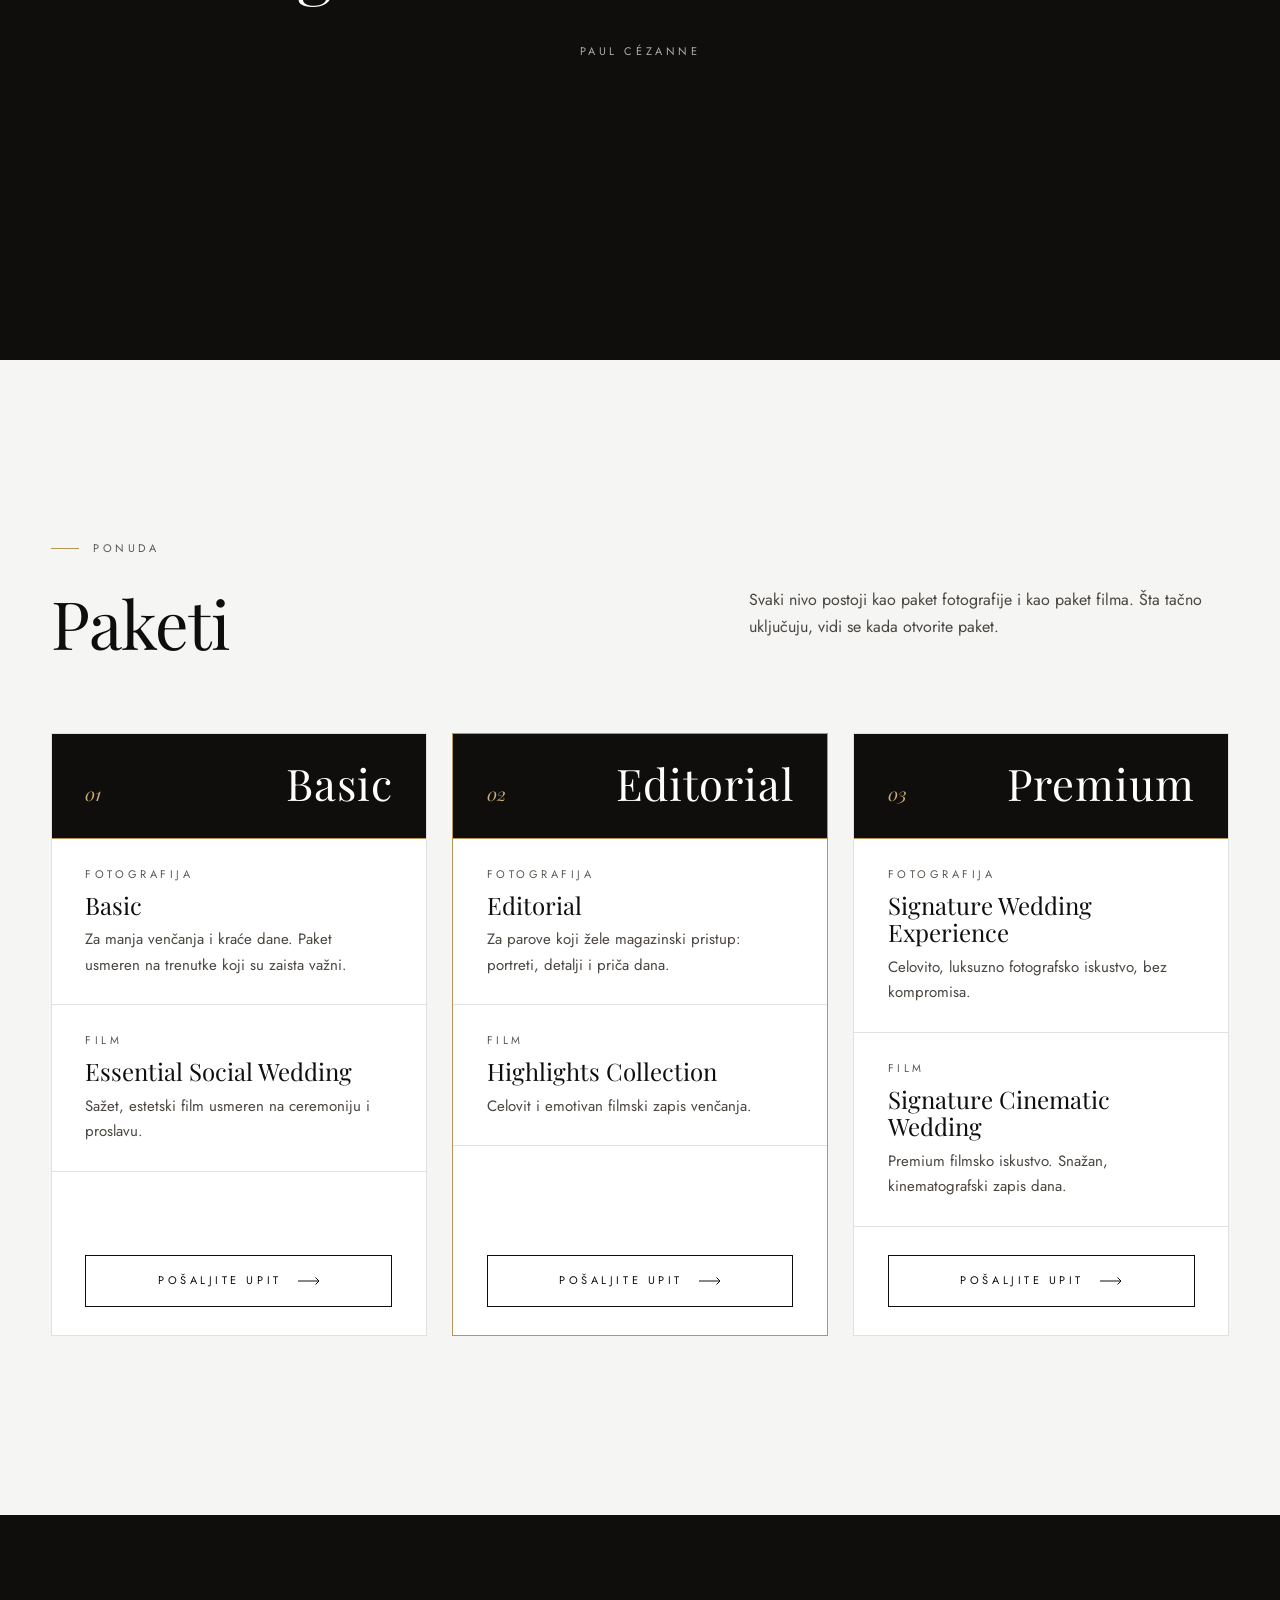
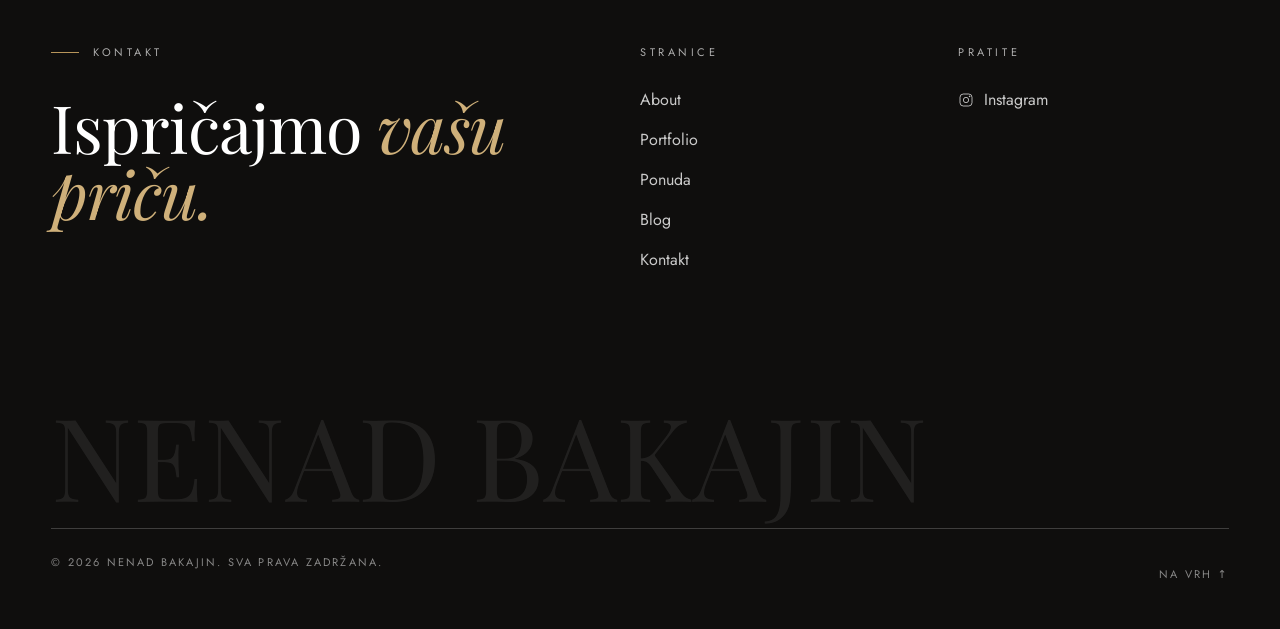
==== commit bb6d248d: "Meni na telefonu i sitni bagovi - Meni: ravnomeran raspored sa tankim linijama, trenutna stranica is" ====
--- a/index.html
+++ b/index.html
@@ -10,7 +10,7 @@
   <link rel="preconnect" href="https://fonts.gstatic.com" crossorigin>
   <link href="https://fonts.googleapis.com/css2?family=Playfair+Display:ital,wght@0,400;0,500;1,400&family=Jost:wght@400;500&family=Pinyon+Script&display=swap" rel="stylesheet">
   <link rel="preconnect" href="https://videos.pexels.com">
-  <link rel="stylesheet" href="assets/css/style.css">
+  <link rel="stylesheet" href="assets/css/style.css?v=20261125c">
 </head>
 <body data-page="home" data-header="light" id="top">
 
@@ -42,7 +42,7 @@
         <div class="about-media">
           <div class="about-frame">
             <figure class="frame" data-img style="margin:0">
-              <video muted loop playsinline preload="none" data-src="https://videos.pexels.com/video-files/39917032/17032013_720_1280_50fps.mp4" class="bw" aria-hidden="true"></video>
+              <video muted loop playsinline preload="none" poster="https://images.pexels.com/videos/39917032/pexels-photo-39917032.jpeg?auto=compress&amp;w=900" data-src="https://videos.pexels.com/video-files/39917032/17032014_1080_1920_50fps.mp4" data-src-sm="https://videos.pexels.com/video-files/39917032/17032013_720_1280_50fps.mp4" class="bw" aria-hidden="true"></video>
             </figure>
             <span class="about-vert" aria-hidden="true">Twin-lens reflex · 6×6</span>
           </div>
@@ -73,7 +73,7 @@
 
     <!-- Quote · Paul Cézanne -->
     <section class="quote" data-dark aria-label="Citat">
-      <video muted loop playsinline preload="none" data-src="https://videos.pexels.com/video-files/28830655/12488867_1280_720_30fps.mp4" aria-hidden="true"></video>
+      <video muted loop playsinline preload="none" poster="https://images.pexels.com/videos/28830655/pexels-photo-28830655.jpeg?auto=compress&amp;w=1600" data-src="https://videos.pexels.com/video-files/28830655/12488868_1920_1080_30fps.mp4" data-src-sm="https://videos.pexels.com/video-files/28830655/12488867_1280_720_30fps.mp4" aria-hidden="true"></video>
       <blockquote>
         <p id="quote-text" lang="en"></p>
         <cite class="eyebrow light" id="quote-author"></cite>
@@ -98,8 +98,8 @@
   <script src="https://cdnjs.cloudflare.com/ajax/libs/gsap/3.12.5/gsap.min.js"></script>
   <script src="https://cdnjs.cloudflare.com/ajax/libs/gsap/3.12.5/ScrollTrigger.min.js"></script>
   <script src="https://unpkg.com/lenis@1.1.13/dist/lenis.min.js"></script>
-  <script src="assets/js/data.js"></script>
-  <script src="assets/js/i18n.js"></script>
-  <script src="assets/js/main.js"></script>
+  <script src="assets/js/data.js?v=20261125c"></script>
+  <script src="assets/js/i18n.js?v=20261125c"></script>
+  <script src="assets/js/main.js?v=20261125c"></script>
 </body>
 </html>
--- a/assets/css/style.css
+++ b/assets/css/style.css
@@ -772,3 +772,53 @@
 /* letters with descenders (the J in BAKAJIN, and g/j/p elsewhere) must not be clipped by the reveal mask */
 .hero-name .word { padding-bottom: .22em; margin-bottom: -.22em; }
 .w { padding-bottom: .2em; margin-bottom: -.2em; }
+
+/* phones: no animated film grain (a full-screen layer redrawn many times a second) */
+@media (hover: none) { .grain { display: none; } }
+
+/* hero still frame under the video (shown until the video plays, or if a phone blocks autoplay) */
+.hero-still { position: absolute; inset: 0; width: 100%; height: 100%; object-fit: cover; filter: grayscale(1) contrast(1.12) brightness(0.78); }
+
+/* ==========================================================================
+   Mobile menu (redone): even spacing, nothing clipped, current page marked,
+   booking button + language switch, footer aligned
+   ========================================================================== */
+.menu { justify-content: space-between; gap: 32px; padding: calc(var(--header-h) + 24px) var(--gutter) max(28px, env(safe-area-inset-bottom)); }
+.menu nav { flex: 1; display: flex; align-items: center; }
+.menu-links { width: 100%; border-top: 1px solid var(--line-light); }
+.menu-links li { border-bottom: 1px solid var(--line-light); }
+.menu-links a {
+  display: flex; align-items: baseline; gap: 18px; width: 100%;
+  padding: clamp(12px, 2.4vh, 22px) 0; font-size: clamp(38px, 10.5vw, 88px); line-height: 1.15;
+}
+/* the roll-over effect keeps a copy of the word below it; give letters like g/j room so nothing is cut */
+.menu-links a .label { padding-bottom: .25em; margin-bottom: -.25em; }
+.menu-links a .label span { text-shadow: 0 1.4em currentColor; }
+.menu-links a:hover .label span, .menu-links a:focus-visible .label span { transform: translateY(-1.4em); }
+@media (hover: none) {
+  .menu-links a .label { overflow: visible; }
+  .menu-links a .label span { text-shadow: none; transform: none !important; }
+}
+.menu-links a .num { font-size: 13px; color: var(--sand); min-width: 22px; }
+.menu-links a[aria-current="page"] .label span { font-style: italic; color: var(--sand); }
+.menu-bottom { display: flex; flex-direction: column; gap: 24px; }
+.menu-cta { width: 100%; color: var(--paper); border-color: var(--gold); }
+.menu-foot { align-items: center; margin: 0; }
+.menu-foot .lang-switch { font-size: 12px; }
+.menu-foot .lang-switch a { color: var(--paper); }
+.menu-foot .lang-switch a[aria-current="true"] { color: var(--sand); }
+.menu-ig { gap: 10px; }
+/* only the switch in the header hides while the menu is open (the menu has its own) */
+.menu-open .lang-switch { opacity: 1; pointer-events: auto; }
+.menu-open .site-header .lang-switch { opacity: 0; pointer-events: none; }
+@media (max-height: 640px) { .menu-links a { font-size: clamp(32px, 8.5vw, 64px); padding: 8px 0; } }
+
+/* while the menu is open the header switch is removed from the layout (the menu has its own), so "Zatvori" + icon always fit */
+.menu-open .site-header .lang-switch { display: none; }
+@media (max-width: 360px) { .header-right { gap: 10px; margin-left: 12px; } .menu-btn { gap: 10px; } }
+
+/* section labels: the gold rule is an inline mark, so labels that contain links and
+   separators ("← Ponuda · Fotografija · Premium") flow as one line of text and wrap normally */
+p.eyebrow { display: block; }
+p.eyebrow::before { display: inline-block; vertical-align: middle; margin: -2px 14px 0 0; }
+.center > p.eyebrow { text-align: center; }
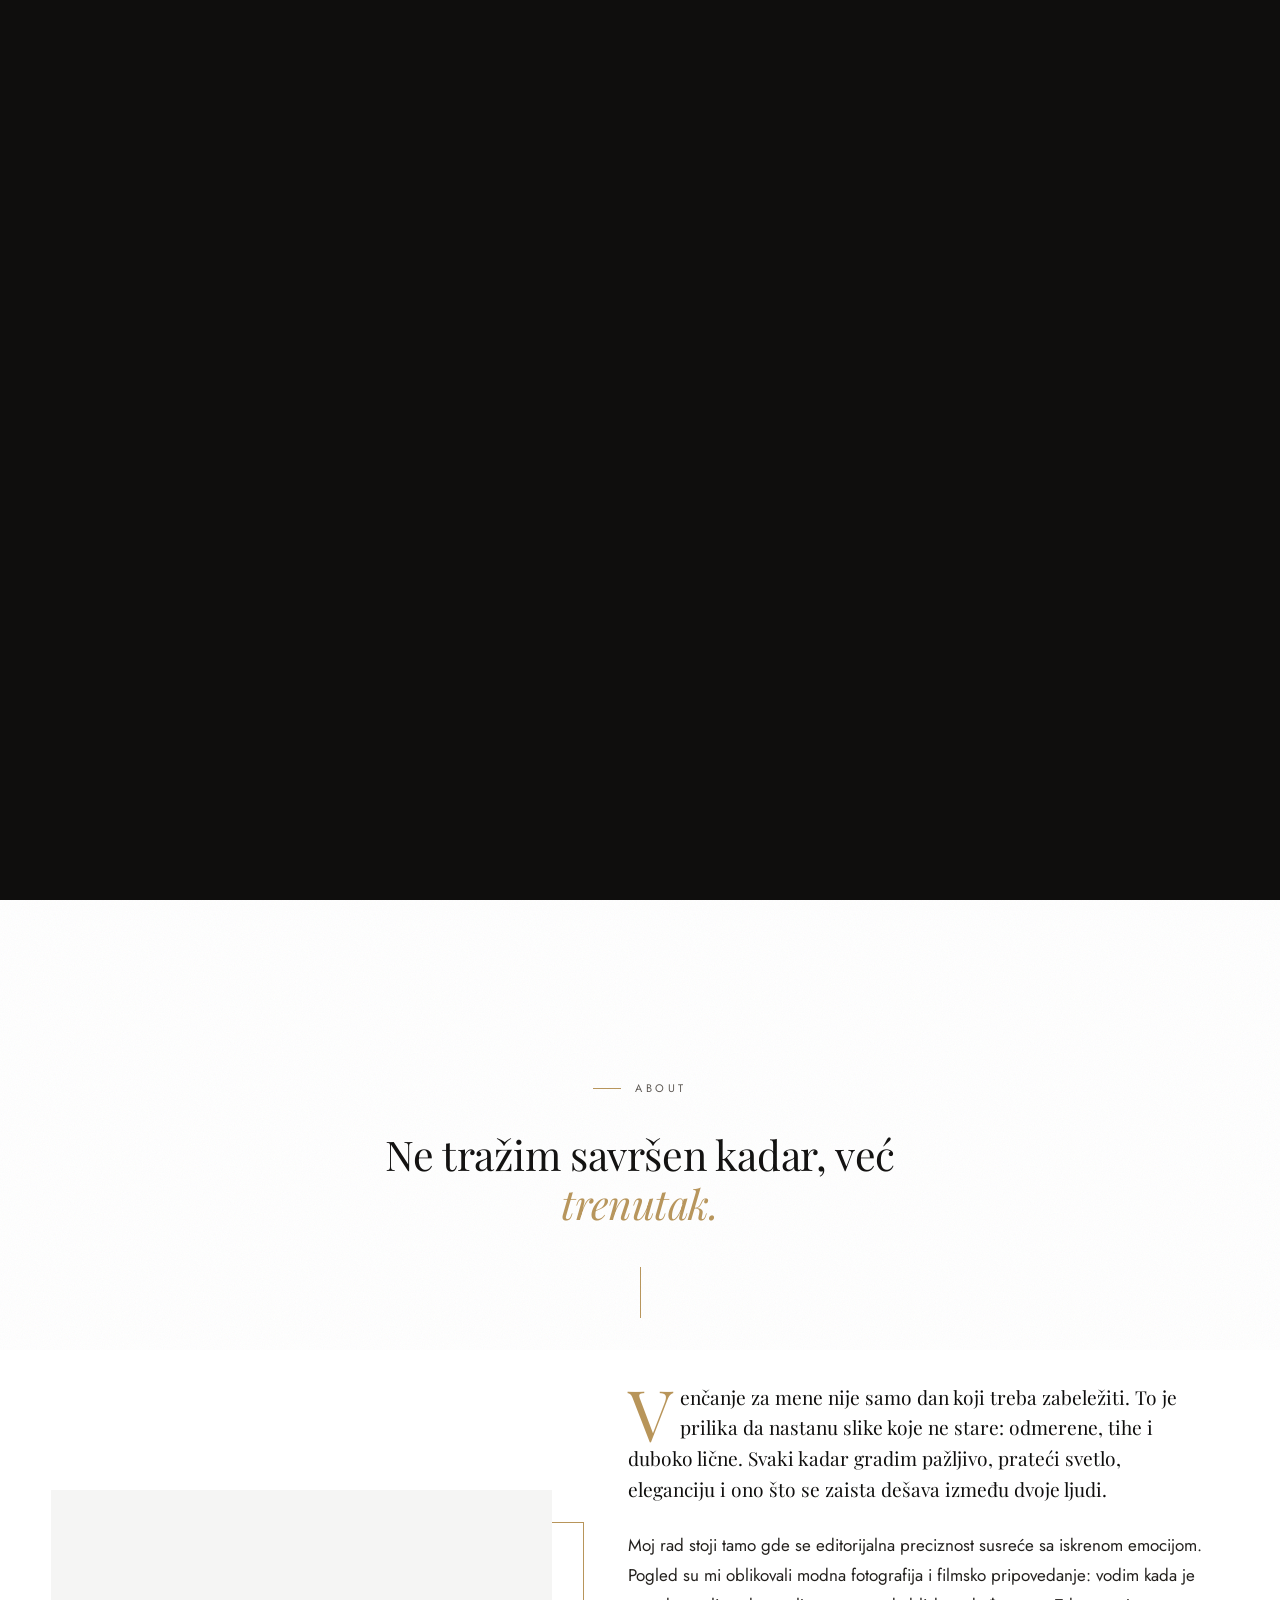
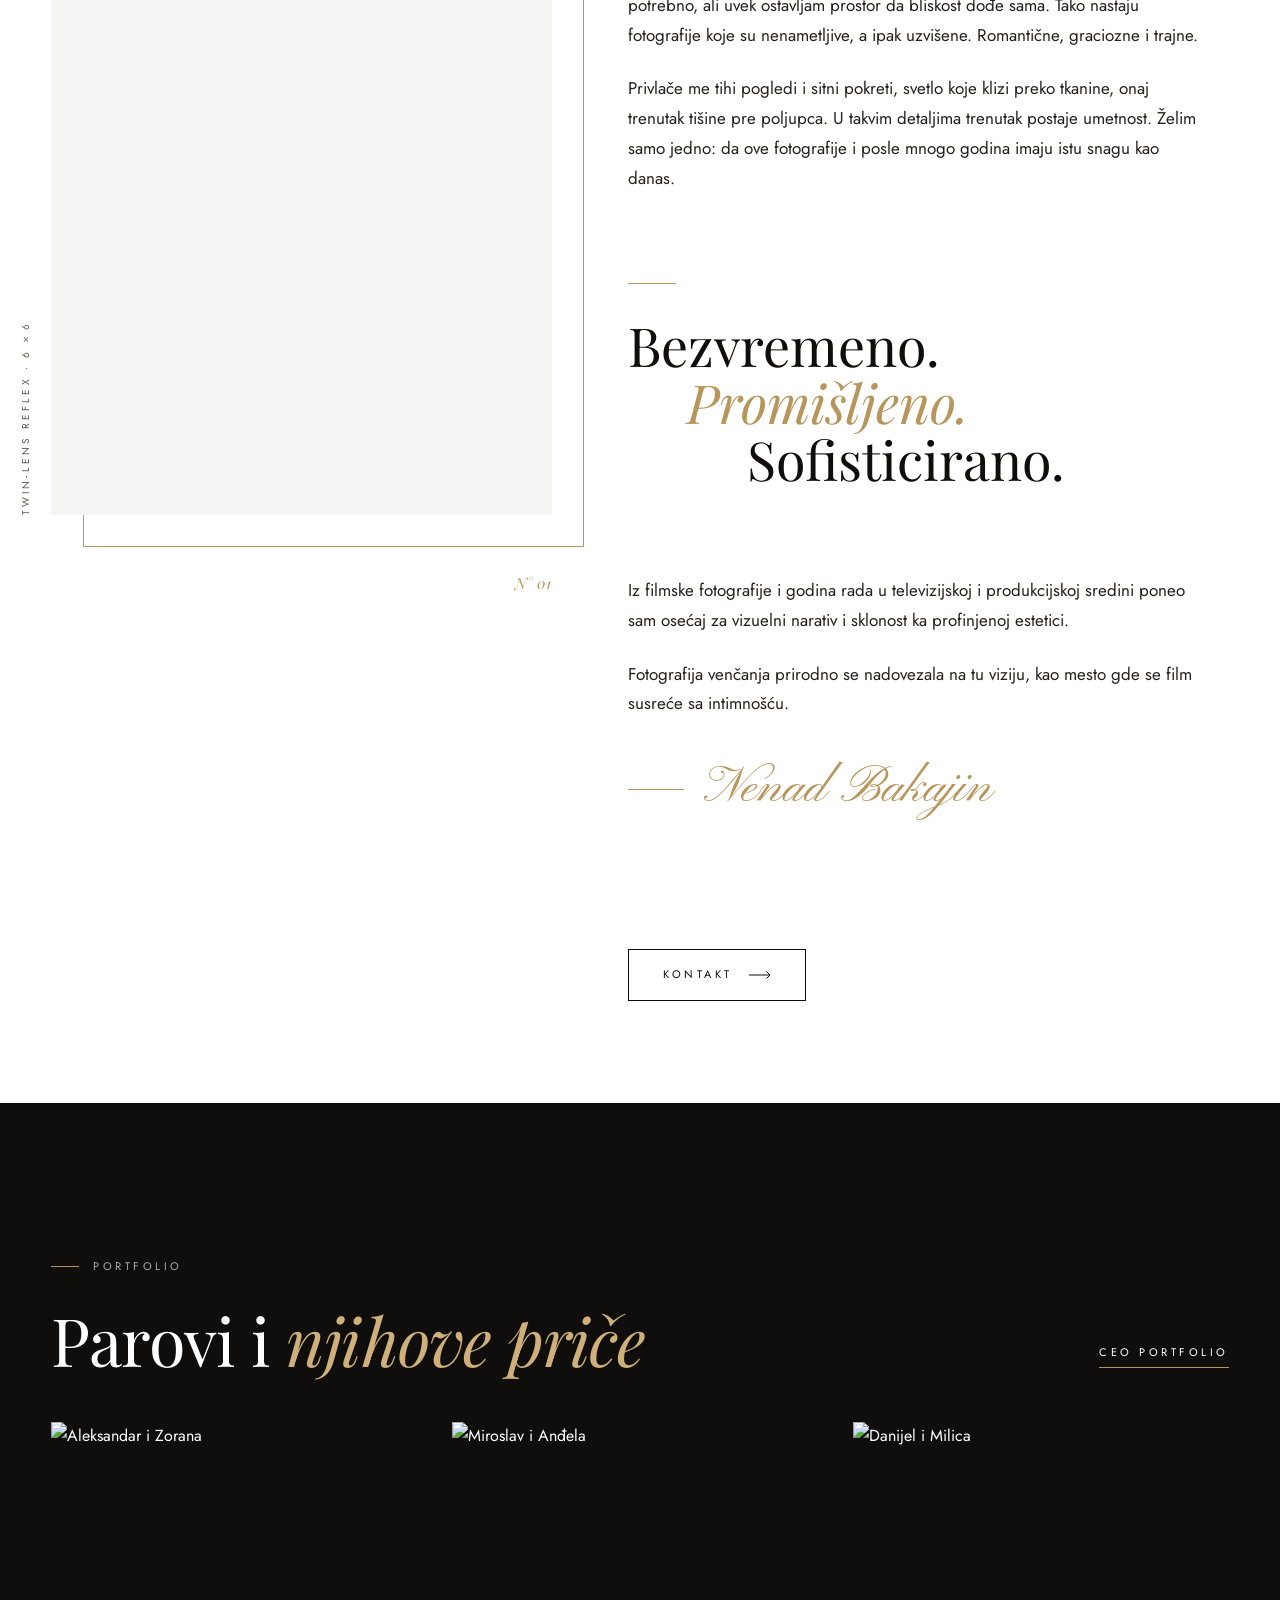
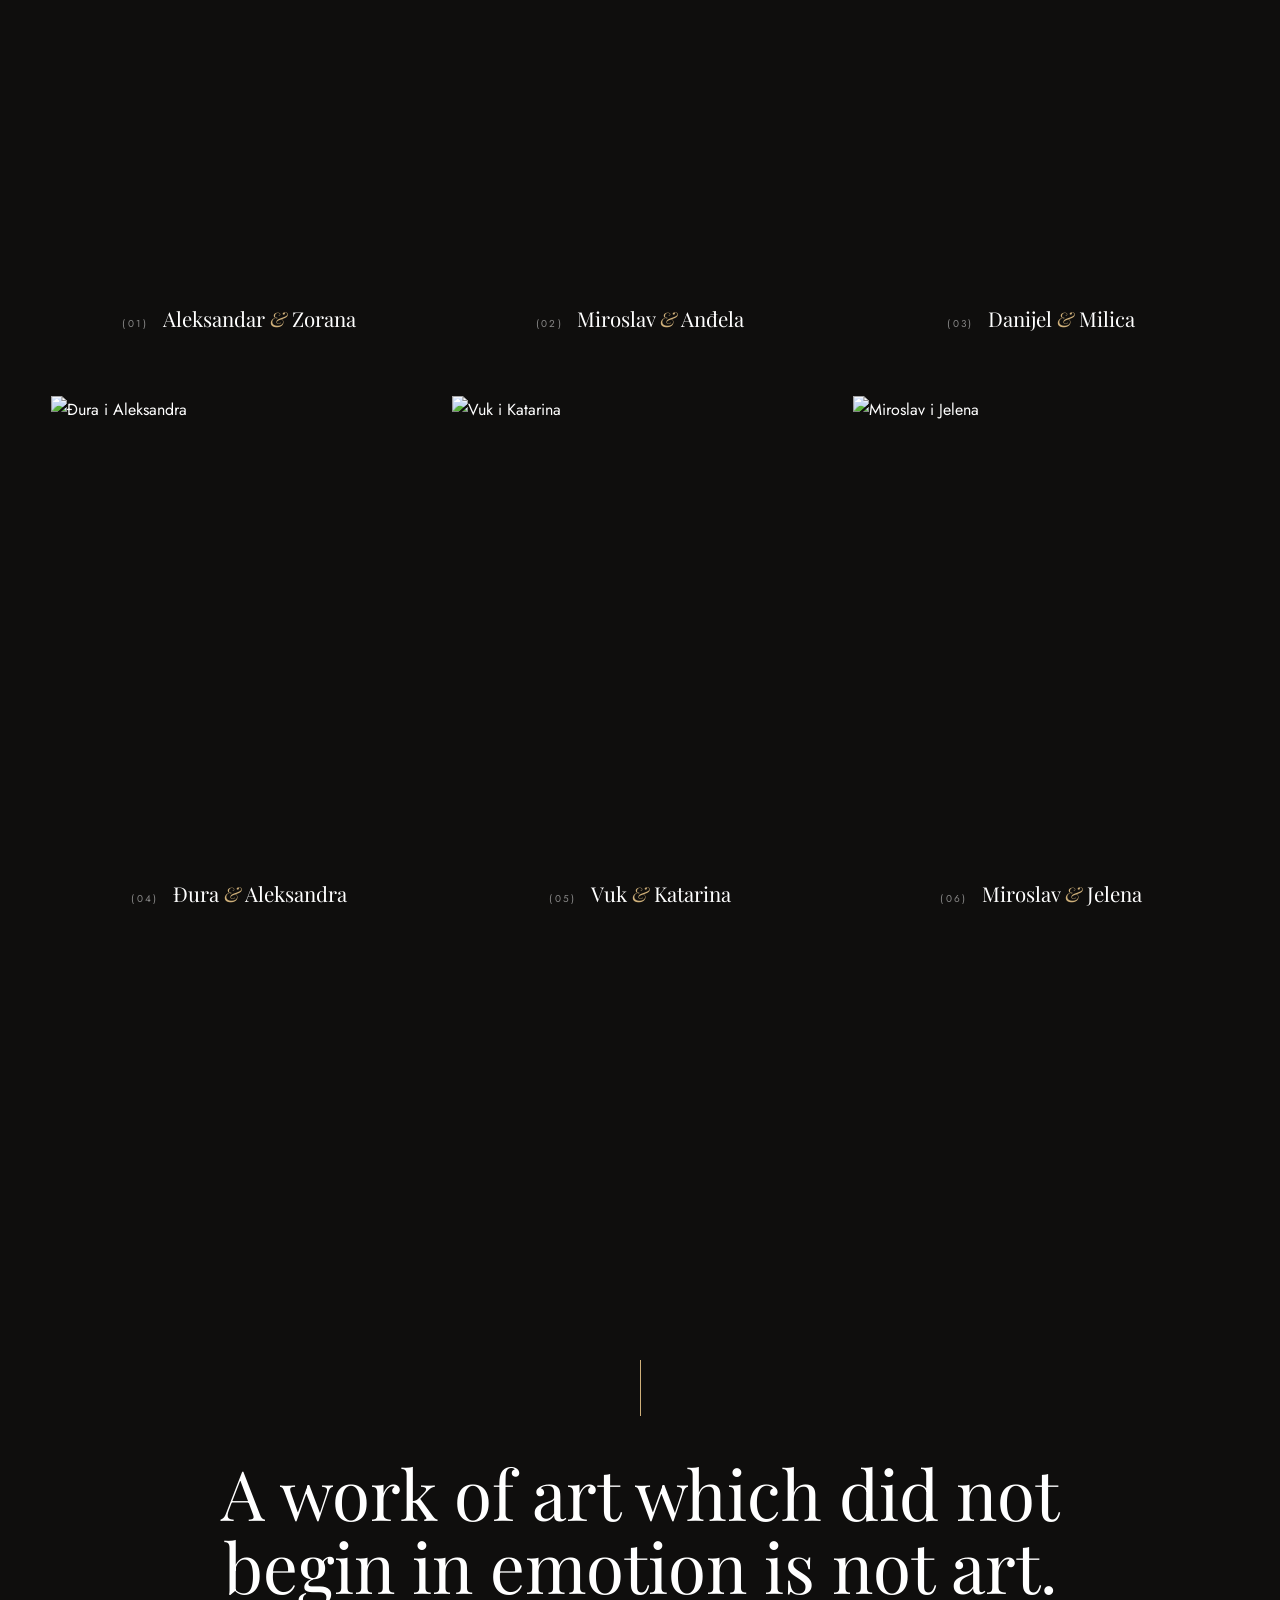
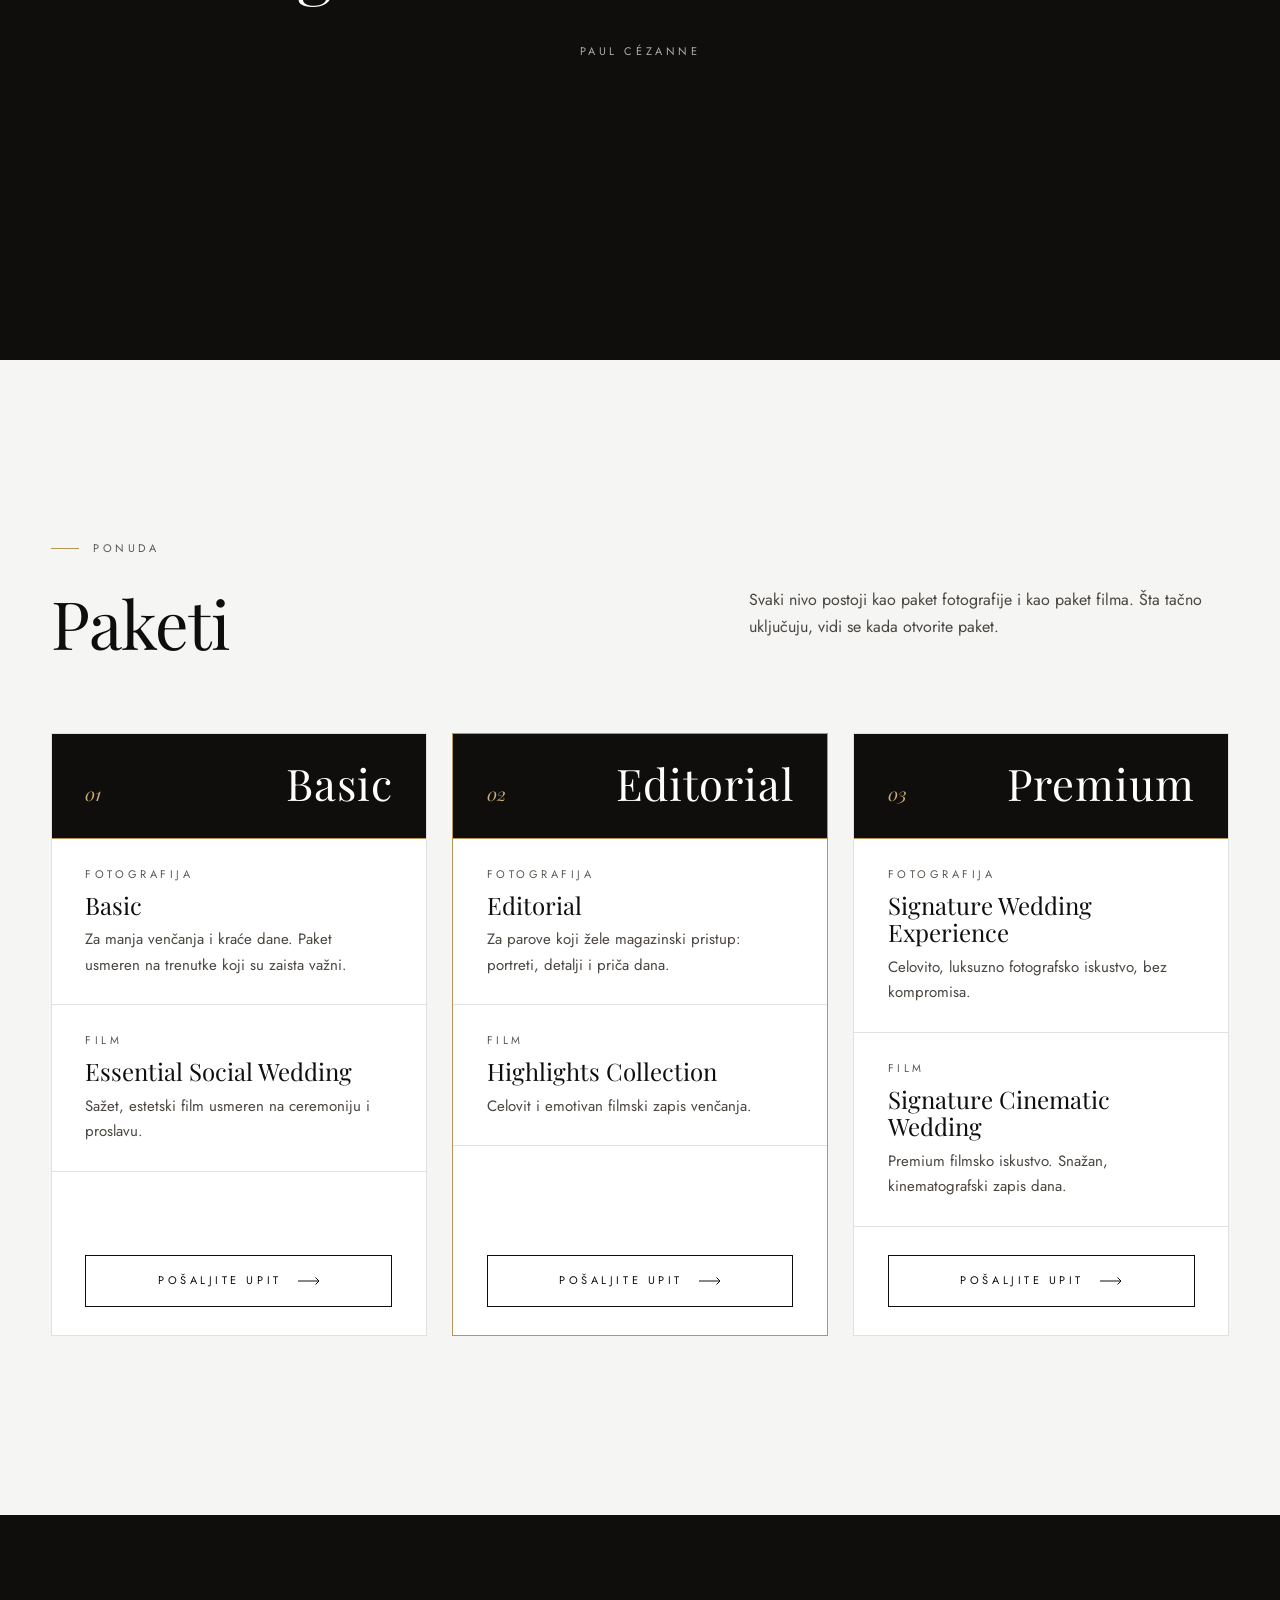
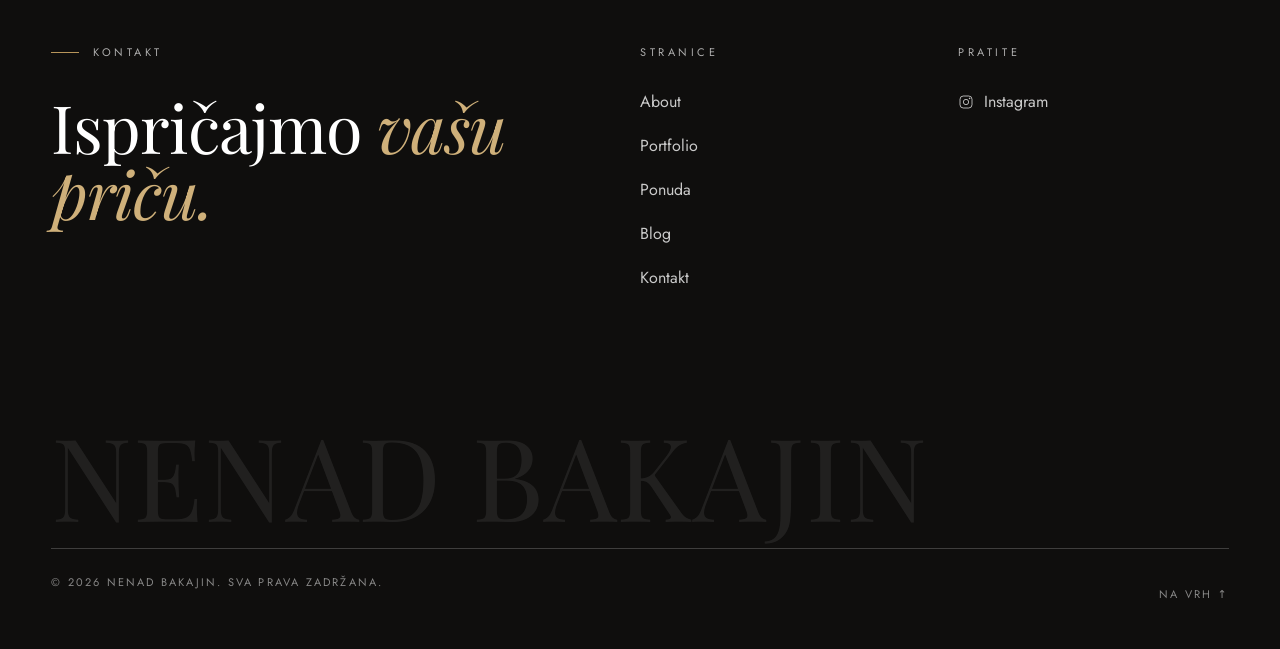
==== commit 9e6e245c: "Pregled koda: mobilni bagovi, jedinstvene animacije, pristupačnost Mobilni uređaji - Zaključavanje s" ====
--- a/index.html
+++ b/index.html
@@ -2,7 +2,8 @@
 <html lang="sr-Latn" class="no-js">
 <head>
   <meta charset="utf-8">
-  <meta name="viewport" content="width=device-width, initial-scale=1">
+  <script>document.documentElement.classList.replace("no-js", "js-loading")</script>
+  <meta name="viewport" content="width=device-width, initial-scale=1, viewport-fit=cover">
   <title>Nenad Bakajin · Fotografija venčanja</title>
   <meta name="description" content="Nenad Bakajin · fotografija i film venčanja. Bezvremeno, promišljeno, sofisticirano.">
   <link rel="icon" href="assets/img/favicon.svg" type="image/svg+xml">
@@ -10,13 +11,13 @@
   <link rel="preconnect" href="https://fonts.gstatic.com" crossorigin>
   <link href="https://fonts.googleapis.com/css2?family=Playfair+Display:ital,wght@0,400;0,500;1,400&family=Jost:wght@400;500&family=Pinyon+Script&display=swap" rel="stylesheet">
   <link rel="preconnect" href="https://videos.pexels.com">
-  <link rel="stylesheet" href="assets/css/style.css?v=20261125c">
+  <link rel="stylesheet" href="assets/css/style.css?v=20261126a">
 </head>
 <body data-page="home" data-header="light" id="top">
 
   <main>
     <!-- 1. HERO · video kamere koja snima -->
-    <section class="hero" data-dark aria-label="Uvod">
+    <section class="hero" data-dark aria-label="Uvod" data-i18n-aria="a11y.intro">
       <div class="hero-media" aria-hidden="true"></div>
       <div class="hero-shade" aria-hidden="true"></div>
       <span class="hero-rec" aria-hidden="true">Rec · 6×6</span>
@@ -72,7 +73,7 @@
     </section>
 
     <!-- Quote · Paul Cézanne -->
-    <section class="quote" data-dark aria-label="Citat">
+    <section class="quote" data-dark aria-label="Citat" data-i18n-aria="a11y.quote">
       <video muted loop playsinline preload="none" poster="https://images.pexels.com/videos/28830655/pexels-photo-28830655.jpeg?auto=compress&amp;w=1600" data-src="https://videos.pexels.com/video-files/28830655/12488868_1920_1080_30fps.mp4" data-src-sm="https://videos.pexels.com/video-files/28830655/12488867_1280_720_30fps.mp4" aria-hidden="true"></video>
       <blockquote>
         <p id="quote-text" lang="en"></p>
@@ -98,8 +99,8 @@
   <script src="https://cdnjs.cloudflare.com/ajax/libs/gsap/3.12.5/gsap.min.js"></script>
   <script src="https://cdnjs.cloudflare.com/ajax/libs/gsap/3.12.5/ScrollTrigger.min.js"></script>
   <script src="https://unpkg.com/lenis@1.1.13/dist/lenis.min.js"></script>
-  <script src="assets/js/data.js?v=20261125c"></script>
-  <script src="assets/js/i18n.js?v=20261125c"></script>
-  <script src="assets/js/main.js?v=20261125c"></script>
+  <script src="assets/js/data.js?v=20261126a"></script>
+  <script src="assets/js/i18n.js?v=20261126a"></script>
+  <script src="assets/js/main.js?v=20261126a"></script>
 </body>
 </html>
--- a/assets/css/style.css
+++ b/assets/css/style.css
@@ -1,30 +1,61 @@
 /* ==========================================================================
-   Nenad Bakajin — editorial wedding photography
-   Black & white + warm cream. Cormorant Garamond (display) / Inter (body)
+   Nenad Bakajin — wedding photography
+   White + black, thin gold accents. Playfair Display (headings) / Jost (text)
+
+   1. Tokens          6. Hero              11. Packages
+   2. Base            7. About             12. Blog / article
+   3. Typography      8. Portfolio grids   13. Contact
+   4. Header + menu   9. Lightbox          14. Footer, curtain, utilities
+   5. Buttons/links  10. Quote, inserts    15. Touch, reduced motion
    ========================================================================== */
 
+/* 1. Tokens ---------------------------------------------------------------- */
 :root {
   --ink: #0f0e0d;
-  --ink-2: #1b1917;
   --paper: #ffffff;
   --bone: #f5f5f4;
-  /* gold accents: light gold on dark, deeper gold on white */
-  --sand: #cfb07a;
-  --sand-deep: #a8854a;
-  --gold: #b8955a;
-  --muted: #6a6560;
-  --line: rgba(15, 14, 13, 0.12);
-  --line-light: rgba(255, 255, 255, 0.2);
+  --sand: #cfb07a;        /* gold on dark */
+  --sand-deep: #a8854a;   /* gold on white (text) */
+  --gold: #b8955a;        /* gold lines, buttons */
+  --muted: #5c5752;
+  --text-soft: #4a4540;
+  --line: rgba(15, 14, 13, .12);
+  --line-light: rgba(255, 255, 255, .2);
+  --error: #8a2f1f;
 
   --serif: "Playfair Display", Georgia, "Times New Roman", serif;
   --sans: "Jost", system-ui, -apple-system, "Segoe UI", sans-serif;
 
   --gutter: clamp(16px, 4vw, 56px);
+  /* side padding that also clears the notch on landscape phones */
+  --pad-l: max(var(--gutter), env(safe-area-inset-left));
+  --pad-r: max(var(--gutter), env(safe-area-inset-right));
+  --safe-b: env(safe-area-inset-bottom, 0px);
   --maxw: 1440px;
-  --ease: cubic-bezier(0.65, 0.05, 0, 1);
   --header-h: 84px;
-}
-
+
+  /* Motion: one system for CSS and GSAP (main.js mirrors these values).
+     ease-out    = easeOutQuint  = GSAP "power4.out"   (everything that appears / responds)
+     ease-in-out = easeInOutQuart = GSAP "power3.inOut" (things that cover the screen) */
+  --ease-out: cubic-bezier(.22, 1, .36, 1);
+  --ease-in-out: cubic-bezier(.76, 0, .24, 1);
+  --dur-1: .2s;    /* colour / opacity micro feedback */
+  --dur-2: .45s;   /* hover: underlines, buttons, swaps */
+  --dur-3: .8s;    /* reveals, image swaps */
+  --dur-4: 1.2s;   /* menu, page curtain */
+  --dur-video: 1.6s; /* hero video crossfade (main.js: XFADE) */
+
+  /* Stacking order */
+  --z-raised: 2;
+  --z-menu: 70;
+  --z-header: 80;
+  --z-grain: 90;
+  --z-lightbox: 100;
+  --z-curtain: 110;
+  --z-skip: 120;
+}
+
+/* 2. Base ------------------------------------------------------------------ */
 *, *::before, *::after { box-sizing: border-box; }
 html { -webkit-text-size-adjust: 100%; }
 html.lenis, html.lenis body { height: auto; }
@@ -38,23 +69,31 @@
   font-family: var(--sans);
   font-size: 16px;
   line-height: 1.7;
-  font-weight: 300;
+  font-weight: 400;
   -webkit-font-smoothing: antialiased;
   text-rendering: optimizeLegibility;
   overflow-x: hidden;
+  overflow-x: clip; /* clip doesn't create a scroll container, so position: sticky keeps working */
 }
 
 img, video { display: block; max-width: 100%; }
 a { color: inherit; text-decoration: none; }
 button { font: inherit; color: inherit; background: none; border: 0; padding: 0; cursor: pointer; }
-:focus-visible { outline: 1px solid var(--sand-deep); outline-offset: 4px; }
+a, button, select, label { -webkit-tap-highlight-color: transparent; touch-action: manipulation; }
+:focus-visible { outline: 2px solid var(--gold); outline-offset: 3px; }
+::selection { background: var(--gold); color: #fff; }
 .sr-only { position: absolute; width: 1px; height: 1px; overflow: hidden; clip: rect(0 0 0 0); white-space: nowrap; }
 
-::selection { background: var(--ink); color: var(--paper); }
-
-/* film grain — very subtle, fixed over everything */
+.skip-link {
+  position: fixed; top: 12px; left: var(--pad-l); z-index: var(--z-skip);
+  padding: 12px 20px; background: var(--ink); color: var(--paper); font-size: 12px; letter-spacing: .2em; text-transform: uppercase;
+  transform: translateY(-160%); transition: transform var(--dur-2) var(--ease-out);
+}
+.skip-link:focus { transform: none; }
+
+/* film grain: subtle, desktop only (a full-screen animated layer is too heavy for phones) */
 .grain {
-  position: fixed; inset: -50%; z-index: 90; pointer-events: none; opacity: 0.06;
+  position: fixed; inset: -50%; z-index: var(--z-grain); pointer-events: none; opacity: .06;
   background-image: url("data:image/svg+xml;utf8,<svg xmlns='http://www.w3.org/2000/svg' width='160' height='160'><filter id='n'><feTurbulence type='fractalNoise' baseFrequency='.85' numOctaves='3' stitchTiles='stitch'/></filter><rect width='100%' height='100%' filter='url(%23n)'/></svg>");
   animation: grain 1.2s steps(6) infinite;
 }
@@ -63,83 +102,93 @@
   60% { transform: translate(-2%, -1%); } 80% { transform: translate(3%, 3%); } 100% { transform: translate(0, 0); }
 }
 
-/* ---------- typography ---------- */
-.display {
-  font-family: var(--serif);
-  font-weight: 300;
-  line-height: 0.95;
-  letter-spacing: -0.01em;
-}
-.h1 { font-family: var(--serif); font-weight: 300; font-size: clamp(56px, 11vw, 176px); line-height: 0.9; letter-spacing: -0.02em; margin: 0; }
-.h2 { font-family: var(--serif); font-weight: 300; font-size: clamp(40px, 6vw, 96px); line-height: 1; letter-spacing: -0.01em; margin: 0; }
+/* 3. Typography -------------------------------------------------------------- */
+.h1 { font-family: var(--serif); font-weight: 400; font-size: clamp(56px, 11vw, 176px); line-height: .9; letter-spacing: -.02em; margin: 0; }
+.h2 { font-family: var(--serif); font-weight: 400; font-size: clamp(36px, 5.2vw, 84px); line-height: 1; letter-spacing: -.015em; margin: 0; }
 .h3 { font-family: var(--serif); font-weight: 400; font-size: clamp(28px, 3vw, 44px); line-height: 1.1; margin: 0; }
-.lead { font-family: var(--serif); font-weight: 300; font-size: clamp(28px, 3.6vw, 56px); line-height: 1.15; letter-spacing: -0.005em; margin: 0; }
+.lead { font-family: var(--serif); font-weight: 400; font-size: clamp(26px, 3.2vw, 50px); line-height: 1.2; letter-spacing: -.01em; margin: 0; }
+.h1 em, .h2 em { font-style: italic; color: var(--sand-deep); }
 .italic { font-style: italic; }
-.eyebrow {
-  font-family: var(--sans); font-size: 11px; font-weight: 400; letter-spacing: 0.32em; text-transform: uppercase;
-  color: var(--muted); margin: 0;
-}
-.on-dark .eyebrow, .eyebrow.light { color: rgba(255, 255, 255, 0.66); }
-.body-text { max-width: 34em; color: #2c2925; }
+
+.eyebrow { font-family: var(--sans); font-size: 11px; font-weight: 400; letter-spacing: .32em; text-transform: uppercase; color: var(--muted); margin: 0; }
+.eyebrow.light { color: rgba(255, 255, 255, .66); }
+/* section labels get a short gold rule in front; inline, so labels with links wrap like normal text */
+p.eyebrow::before { content: ""; display: inline-block; vertical-align: middle; width: 28px; height: 1px; margin: -2px 14px 0 0; background: var(--gold); }
+
+.body-text { max-width: 34em; color: #24211e; font-size: 17px; line-height: 1.75; }
 .body-text p { margin: 0 0 1.4em; }
 .body-text p:last-child { margin-bottom: 0; }
 .num { font-family: var(--serif); font-style: italic; font-size: 18px; color: var(--sand-deep); }
 
-/* word split helpers (generated in JS) */
-.w { display: inline-block; overflow: hidden; vertical-align: top; padding-bottom: 0.08em; margin-bottom: -0.08em; }
-.w > span { display: inline-block; will-change: transform; }
-
-/* ---------- layout ---------- */
-.wrap { width: 100%; max-width: var(--maxw); margin: 0 auto; padding: 0 var(--gutter); }
+/* word masks for the "words rise" animation (generated in JS).
+   Extra bottom room so letters with descenders (g, j, p, J) are never clipped. */
+.w { display: inline-block; overflow: hidden; vertical-align: top; padding-bottom: .2em; margin-bottom: -.2em; }
+.w > span { display: inline-block; }
+
+/* layout helpers */
+.wrap { width: 100%; max-width: var(--maxw); margin: 0 auto; padding: 0 var(--pad-r) 0 var(--pad-l); }
 .section { padding: clamp(96px, 14vw, 200px) 0; position: relative; }
 .section.tight { padding: clamp(64px, 8vw, 120px) 0; }
-.on-dark { background: var(--ink); color: var(--paper); }
-.on-dark .body-text { color: rgba(255, 255, 255, 0.78); }
 .on-bone { background: var(--bone); }
 .rule { height: 1px; background: var(--line); border: 0; margin: 0; }
-.on-dark .rule { background: var(--line-light); }
-
-/* ---------- header ---------- */
+.center { text-align: center; }
+.mt-l { margin-top: clamp(48px, 6vw, 96px); }
+.mt-m { margin-top: 32px; }
+.flex-between { display: flex; justify-content: space-between; align-items: end; gap: 24px; flex-wrap: wrap; }
+
+.sec-head { display: grid; gap: 24px; margin-bottom: clamp(48px, 6vw, 96px); }
+@media (min-width: 900px) { .sec-head { grid-template-columns: 1fr 1fr; align-items: end; } }
+.sec-head .side { color: var(--text-soft); max-width: 30em; justify-self: end; }
+
+/* 4. Header + mobile menu -------------------------------------------------- */
 .site-header {
-  position: fixed; inset: 0 0 auto 0; z-index: 80; height: var(--header-h);
-  display: flex; align-items: center; justify-content: space-between; padding: 0 var(--gutter);
-  color: var(--ink); mix-blend-mode: normal; transition: color .5s var(--ease), transform .6s var(--ease);
+  position: fixed; inset: 0 0 auto 0; z-index: var(--z-header);
+  height: calc(var(--header-h) + env(safe-area-inset-top)); padding: env(safe-area-inset-top) var(--pad-r) 0 var(--pad-l);
+  display: flex; align-items: center; justify-content: space-between;
+  color: var(--ink); transition: color var(--dur-2) var(--ease-out), transform var(--dur-3) var(--ease-out);
 }
 .site-header.is-light { color: var(--paper); }
 .site-header.is-hidden { transform: translateY(-100%); }
 .site-header::before {
-  content: ""; position: absolute; inset: 0; z-index: -1; background: rgba(255, 255, 255, .86);
+  content: ""; position: absolute; inset: 0; z-index: -1; background: rgba(255, 255, 255, .88);
   backdrop-filter: blur(10px); -webkit-backdrop-filter: blur(10px); border-bottom: 1px solid var(--line);
-  opacity: 0; transition: opacity .5s;
+  opacity: 0; transition: opacity var(--dur-2) var(--ease-out);
 }
 .site-header.is-solid::before { opacity: 1; }
 .menu-open .site-header::before { opacity: 0; }
-.logo { display: inline-flex; align-items: center; gap: 14px; }
+
+.logo { display: inline-flex; align-items: center; gap: 14px; min-height: 44px; }
 .logo svg { width: 22px; height: 34px; }
 .logo svg path { stroke: currentColor; }
-.logo .logo-word { font-size: 11px; letter-spacing: 0.34em; text-transform: uppercase; font-weight: 400; opacity: 0; transform: translateX(-6px); transition: opacity .5s, transform .5s var(--ease); }
-.logo:hover .logo-word, .logo:focus-visible .logo-word { opacity: 1; transform: none; }
-
-.nav-inline { display: none; gap: 36px; }
-.nav-inline a {
-  font-size: 11px; letter-spacing: 0.3em; text-transform: uppercase; font-weight: 400; position: relative; padding: 10px 0;
-}
+.logo .logo-word { font-size: 11px; letter-spacing: .34em; text-transform: uppercase; opacity: 0; transform: translateX(-6px); transition: opacity var(--dur-2) var(--ease-out), transform var(--dur-2) var(--ease-out); }
+.logo:focus-visible .logo-word { opacity: 1; transform: none; }
+
+.nav-inline { display: none; align-items: center; gap: 36px; margin-left: auto; }
+.nav-inline a { position: relative; padding: 10px 0; font-size: 11px; letter-spacing: .3em; text-transform: uppercase; }
 .nav-inline a::after {
-  content: ""; position: absolute; left: 0; right: 0; bottom: 4px; height: 1px; background: currentColor;
-  transform: scaleX(0); transform-origin: right; transition: transform .6s var(--ease);
-}
-.nav-inline a:hover::after, .nav-inline a[aria-current="page"]::after { transform: scaleX(1); transform-origin: left; }
-.nav-inline { align-items: center; }
-/* booking button in the header: thin outline, fills on hover */
-.nav-inline a.nav-cta { border: 1px solid currentColor; border-radius: 999px; padding: 10px 22px; transition: background .5s var(--ease), color .5s var(--ease); }
+  content: ""; position: absolute; left: 0; right: 0; bottom: 4px; height: 1px; background: var(--gold);
+  transform: scaleX(0); transform-origin: right; transition: transform var(--dur-2) var(--ease-out);
+}
+.nav-inline a[aria-current="page"]::after { transform: scaleX(1); transform-origin: left; }
+.nav-inline a.nav-cta {
+  padding: 10px 22px; border: 1px solid var(--gold); border-radius: 999px;
+  transition: background-color var(--dur-2) var(--ease-out), color var(--dur-2) var(--ease-out), border-color var(--dur-2) var(--ease-out);
+}
 .nav-inline a.nav-cta::after { display: none; }
-.nav-inline a.nav-cta:hover, .nav-inline a.nav-cta[aria-current="page"] { background: var(--ink); color: var(--paper); border-color: var(--ink); }
-.site-header.is-light .nav-inline a.nav-cta:hover { background: var(--paper); color: var(--ink); border-color: var(--paper); }
-
-.menu-btn { display: inline-flex; align-items: center; gap: 14px; min-height: 44px; min-width: 44px; font-size: 11px; letter-spacing: 0.3em; text-transform: uppercase; }
-.menu-btn .bars { width: 28px; height: 8px; position: relative; }
+.nav-inline a.nav-cta[aria-current="page"] { background: var(--gold); color: #fff; }
+
+.header-right { display: flex; align-items: center; gap: clamp(14px, 2vw, 28px); margin-left: clamp(20px, 2.4vw, 36px); }
+.lang-switch { display: flex; align-items: center; gap: 2px; font-size: 11px; letter-spacing: .2em; font-weight: 500; }
+.lang-switch a { display: inline-flex; align-items: center; justify-content: center; min-width: 36px; min-height: 44px; opacity: .5; transition: opacity var(--dur-1) ease, color var(--dur-1) ease; }
+.lang-switch a[aria-current="true"] { opacity: 1; color: var(--gold); }
+.lang-switch span { opacity: .35; }
+.menu-open .site-header .lang-switch { display: none; } /* the open menu has its own switch */
+
+.menu-btn { display: inline-flex; align-items: center; gap: 14px; min-height: 44px; min-width: 44px; font-size: 11px; letter-spacing: .3em; text-transform: uppercase; }
+.menu-btn .bars { position: relative; width: 28px; height: 8px; }
 .menu-btn .bars::before, .menu-btn .bars::after {
-  content: ""; position: absolute; left: 0; right: 0; height: 1px; background: currentColor; transition: transform .7s var(--ease), top .7s var(--ease);
+  content: ""; position: absolute; left: 0; right: 0; height: 1px; background: currentColor;
+  transition: transform var(--dur-3) var(--ease-in-out), top var(--dur-3) var(--ease-in-out);
 }
 .menu-btn .bars::before { top: 0; }
 .menu-btn .bars::after { top: 7px; }
@@ -150,515 +199,137 @@
   .nav-inline { display: flex; }
   .menu-btn { display: none; }
 }
-
-/* fullscreen menu (adapted from 21st.dev "Immersive Full Screen Navigation") */
+@media (max-width: 360px) { .header-right { gap: 10px; margin-left: 12px; } .menu-btn { gap: 10px; } }
+
 .menu {
-  position: fixed; inset: 0; z-index: 70; background: var(--ink); color: var(--paper);
-  clip-path: polygon(0% 0%, 100% 0%, 100% 0%, 0% 0%); visibility: hidden;
-  display: flex; flex-direction: column; justify-content: space-between;
-  padding: calc(var(--header-h) + 32px) var(--gutter) 40px; overflow-y: auto;
-}
-.menu-links { list-style: none; margin: 0; padding: 0; }
-.menu-links li { overflow: hidden; }
+  position: fixed; inset: 0; z-index: var(--z-menu);
+  display: flex; flex-direction: column; justify-content: space-between; gap: 32px;
+  padding: calc(var(--header-h) + env(safe-area-inset-top) + 24px) var(--pad-r) max(28px, var(--safe-b)) var(--pad-l);
+  background: var(--ink); color: var(--paper);
+  overflow-y: auto; overscroll-behavior: contain;
+  clip-path: inset(0 0 100% 0); visibility: hidden;
+}
+.menu nav { flex: 1; display: flex; align-items: center; }
+.menu-links { width: 100%; list-style: none; margin: 0; padding: 0; border-top: 1px solid var(--line-light); }
+.menu-links li { overflow: hidden; border-bottom: 1px solid var(--line-light); }
 .menu-links a {
-  display: inline-flex; align-items: baseline; gap: 18px; font-family: var(--serif); font-weight: 300;
-  font-size: clamp(48px, 13vw, 120px); line-height: 1.05; letter-spacing: -0.01em;
-}
-.menu-links a .num { font-size: 14px; color: var(--sand); }
-.menu-links a .label { display: inline-block; overflow: hidden; }
-.menu-links a .label span { display: inline-block; transition: transform .6s var(--ease); text-shadow: 0 1.1em currentColor; }
-.menu-links a:hover .label span, .menu-links a:focus-visible .label span { transform: translateY(-1.1em); }
-.menu-foot { display: flex; justify-content: space-between; align-items: end; gap: 24px; font-size: 12px; letter-spacing: 0.2em; text-transform: uppercase; color: rgba(255, 255, 255,.6); }
-.menu-foot a { display: inline-flex; min-height: 44px; align-items: center; gap: 10px; }
-
-/* ---------- buttons / links ---------- */
+  display: flex; align-items: baseline; gap: 18px; width: 100%; padding: clamp(12px, 2.4vh, 22px) 0;
+  font-family: var(--serif); font-size: clamp(38px, 10.5vw, 88px); line-height: 1.15; letter-spacing: -.01em;
+}
+.menu-links .num { min-width: 22px; font-size: 13px; color: var(--sand); }
+.menu-links .label { display: inline-block; overflow: hidden; padding-bottom: .25em; margin-bottom: -.25em; }
+.menu-links .label span { display: inline-block; transition: transform var(--dur-2) var(--ease-out); }
+.menu-links a[aria-current="page"] .label span { font-style: italic; color: var(--sand); }
+.menu-bottom { display: flex; flex-direction: column; gap: 24px; }
+.menu-cta { width: 100%; color: var(--paper); border-color: var(--gold); }
+.menu-foot { display: flex; justify-content: space-between; align-items: center; gap: 24px; font-size: 12px; letter-spacing: .2em; text-transform: uppercase; color: rgba(255, 255, 255, .6); }
+.menu-foot a { display: inline-flex; align-items: center; gap: 10px; min-height: 44px; }
+.menu-foot .lang-switch { font-size: 12px; }
+.menu-foot .lang-switch a { color: var(--paper); }
+.menu-foot .lang-switch a[aria-current="true"] { color: var(--sand); }
+@media (max-height: 640px) { .menu-links a { font-size: clamp(32px, 8.5vw, 64px); padding: 8px 0; } }
+
+/* 5. Buttons + links -------------------------------------------------------- */
 .btn {
+  position: relative; overflow: hidden; isolation: isolate;
   display: inline-flex; align-items: center; justify-content: center; gap: 16px; min-height: 52px; padding: 0 34px;
-  border: 1px solid currentColor; font-size: 11px; letter-spacing: 0.32em; text-transform: uppercase; font-weight: 400;
-  position: relative; overflow: hidden; isolation: isolate; transition: color .6s var(--ease);
+  border: 1px solid currentColor; font-size: 11px; letter-spacing: .32em; text-transform: uppercase;
+  transition: color var(--dur-2) var(--ease-out), border-color var(--dur-2) var(--ease-out);
 }
 .btn::before {
-  content: ""; position: absolute; inset: 0; background: var(--ink); z-index: -1;
-  transform: scaleY(0); transform-origin: bottom; transition: transform .6s var(--ease);
-}
-.btn:hover { color: var(--paper); }
-.btn:hover::before { transform: scaleY(1); }
-.on-dark .btn::before, .btn.light::before { background: var(--paper); }
-.on-dark .btn:hover, .btn.light:hover { color: var(--ink); }
+  content: ""; position: absolute; inset: 0; z-index: -1; background: var(--gold);
+  transform: scaleY(0); transform-origin: bottom; transition: transform var(--dur-2) var(--ease-out);
+}
+.btn:focus-visible, .btn:active { color: #fff; border-color: var(--gold); }
+.btn:focus-visible::before, .btn:active::before { transform: scaleY(1); }
 .arrow { width: 22px; height: 8px; flex: none; }
-.offer-list .go { display: inline-flex; align-items: center; gap: 12px; }
-
-.link-line { display: inline-flex; align-items: center; gap: 14px; font-size: 11px; letter-spacing: 0.32em; text-transform: uppercase; padding: 12px 0; position: relative; }
-.link-line::after { content: ""; position: absolute; left: 0; right: 0; bottom: 6px; height: 1px; background: currentColor; transform-origin: left; transition: transform .7s var(--ease); }
-.link-line:hover::after { transform: scaleX(0); transform-origin: right; }
-
-/* ---------- hero ---------- */
+
+.link-line { position: relative; display: inline-flex; align-items: center; gap: 14px; padding: 12px 0; font-size: 11px; letter-spacing: .32em; text-transform: uppercase; }
+.link-line::after {
+  content: ""; position: absolute; left: 0; right: 0; bottom: 6px; height: 1px; background: var(--gold);
+  transform-origin: left; transition: transform var(--dur-2) var(--ease-out);
+}
+
+/* 6. Hero (home) + inner page headers -------------------------------------- */
 .hero { position: relative; height: 100svh; min-height: 560px; overflow: hidden; background: var(--ink); color: var(--paper); }
 .hero-media { position: absolute; inset: 0; }
-.hero-media video {
+.hero-media video, .hero-still {
   position: absolute; inset: 0; width: 100%; height: 100%; object-fit: cover;
-  filter: grayscale(1) contrast(1.12) brightness(0.78); opacity: 0; transition: opacity 2.4s ease;
-}
+  filter: grayscale(1) contrast(1.12) brightness(.78);
+}
+.hero-media video { opacity: 0; transform: translateZ(0); transition: opacity var(--dur-video) var(--ease-in-out); }
 .hero-media video.is-active { opacity: 1; }
 .hero-shade {
   position: absolute; inset: 0; pointer-events: none;
   background:
-    radial-gradient(120% 90% at 50% 50%, transparent 40%, rgba(0,0,0,.55) 100%),
-    linear-gradient(180deg, rgba(0,0,0,.35) 0%, transparent 25%, transparent 60%, rgba(0,0,0,.55) 100%);
+    radial-gradient(120% 90% at 50% 50%, transparent 40%, rgba(0, 0, 0, .55) 100%),
+    linear-gradient(180deg, rgba(0, 0, 0, .35) 0%, transparent 25%, transparent 60%, rgba(0, 0, 0, .55) 100%);
 }
 .hero-inner {
-  position: relative; z-index: 2; height: 100%; display: flex; flex-direction: column; justify-content: flex-end;
-  padding: 0 var(--gutter) clamp(32px, 6vh, 64px);
+  position: relative; z-index: var(--z-raised); height: 100%;
+  display: flex; flex-direction: column; justify-content: flex-end;
+  padding: 0 var(--pad-r) calc(clamp(32px, 6vh, 64px) + var(--safe-b)) var(--pad-l);
 }
 .hero-name {
-  font-family: var(--serif); font-weight: 300; font-size: clamp(40px, 10.6vw, 200px); line-height: 0.86;
-  letter-spacing: 0.01em; margin: 0; text-transform: uppercase; white-space: nowrap;
-}
-.hero-name .char { display: inline-block; will-change: transform; }
-.hero-name .word { display: inline-block; white-space: nowrap; overflow: hidden; vertical-align: top; padding-bottom: .04em; }
-@media (max-width: 640px) {
-  .hero-name { white-space: normal; font-size: clamp(52px, 19vw, 120px); line-height: .9; }
-  .hero .hero-meta { flex-direction: column; align-items: flex-start; }
-  .hero .hero-scroll { display: none; }
-}
+  margin: 0; font-family: var(--serif); font-weight: 400; font-size: clamp(36px, 8.6vw, 168px);
+  line-height: .86; letter-spacing: .01em; text-transform: uppercase; white-space: nowrap;
+}
+.hero-name .word { display: inline-block; white-space: nowrap; overflow: hidden; vertical-align: top; padding-bottom: .22em; margin-bottom: -.22em; }
+.hero-name .char { display: inline-block; }
 .hero-meta { display: flex; justify-content: space-between; align-items: end; gap: 24px; margin-top: clamp(20px, 3vh, 36px); }
-.hero-intro { font-family: var(--serif); font-style: italic; font-size: clamp(17px, 1.5vw, 22px); line-height: 1.4; max-width: 22em; margin: 0; color: rgba(255, 255, 255,.85); }
-.hero-scroll { display: flex; align-items: center; gap: 14px; font-size: 10px; letter-spacing: 0.34em; text-transform: uppercase; color: rgba(255, 255, 255,.7); }
-.hero-scroll i { display: block; width: 1px; height: 48px; background: rgba(255, 255, 255,.3); position: relative; overflow: hidden; }
-.hero-scroll i::after { content: ""; position: absolute; left: 0; top: -100%; width: 1px; height: 100%; background: var(--paper); animation: drip 2.4s var(--ease) infinite; }
-@keyframes drip { 0% { top: -100%; } 60%, 100% { top: 100%; } }
-.hero-side { display: flex; align-items: center; gap: clamp(24px, 3vw, 48px); }
-/* shot counter: 01 / 03 with a thin line that fills while a shot plays */
-.hero-count { display: flex; align-items: center; gap: 8px; font-size: 10px; letter-spacing: .3em; color: rgba(255, 255, 255,.7); }
-.hero-count #hero-n { color: var(--paper); }
-.hero-count i { display: block; width: clamp(48px, 6vw, 96px); height: 1px; margin-left: 10px; background: rgba(255, 255, 255,.25); position: relative; overflow: hidden; }
-.hero-count i::after { content: ""; position: absolute; inset: 0; background: var(--paper); transform: scaleX(0); transform-origin: left; }
-.hero-count i.run::after { animation: seg var(--seg, 7.5s) linear forwards; }
-@keyframes seg { to { transform: scaleX(1); } }
+.hero-intro { max-width: 22em; margin: 0; font-family: var(--serif); font-style: italic; font-size: clamp(17px, 1.5vw, 22px); line-height: 1.4; color: rgba(255, 255, 255, .92); }
 .hero-rec {
-  position: absolute; z-index: 2; top: calc(var(--header-h) + 8px); right: var(--gutter);
-  display: flex; align-items: center; gap: 10px; font-size: 10px; letter-spacing: 0.3em; text-transform: uppercase; color: rgba(255, 255, 255,.6);
+  position: absolute; z-index: var(--z-raised); top: calc(var(--header-h) + env(safe-area-inset-top) + 8px); right: var(--pad-r);
+  display: flex; align-items: center; gap: 10px; font-size: 10px; letter-spacing: .3em; text-transform: uppercase; color: rgba(255, 255, 255, .6);
 }
 .hero-rec::before { content: ""; width: 6px; height: 6px; border-radius: 50%; background: var(--sand); animation: blink 2s steps(2) infinite; }
 @keyframes blink { 50% { opacity: 0; } }
-.hero-frame { position: absolute; z-index: 1; inset: calc(var(--header-h) + 0px) var(--gutter) auto; height: 0; }
-
-/* page hero (inner pages) */
+@media (max-width: 640px) {
+  .hero-name { white-space: normal; font-size: clamp(44px, 15vw, 100px); line-height: .9; }
+  .hero-meta { flex-direction: column; align-items: flex-start; }
+}
+
 .page-hero { position: relative; height: 86svh; min-height: 520px; overflow: hidden; background: var(--ink); color: var(--paper); }
-.page-hero .media, .page-hero video { position: absolute; inset: 0; width: 100%; height: 100%; object-fit: cover; }
-.page-hero video { filter: grayscale(1) contrast(1.1) brightness(.7); }
-
-/* text-only page header (galerija, blog post): no photo behind text, so nothing gets cropped or darkened */
-.page-head { padding: calc(var(--header-h) + clamp(56px, 9vw, 140px)) 0 clamp(40px, 5vw, 72px); }
-.page-head .h1 { text-transform: none; }
-.post-photo { margin: 0 auto; max-width: 1200px; }
-.post-photo img { width: 100%; height: auto; display: block; }
-.page-hero .inner { position: relative; z-index: 2; height: 100%; display: flex; flex-direction: column; justify-content: flex-end; padding: 0 var(--gutter) clamp(40px, 7vh, 80px); }
-.page-hero .h1 { text-transform: uppercase; letter-spacing: 0.02em; }
-.page-hero .row { display: flex; justify-content: space-between; align-items: end; gap: 24px; flex-wrap: wrap; margin-top: 24px; }
-
-/* ---------- media frames ---------- */
+.page-hero .media, .page-hero .hero-photo { position: absolute; inset: 0; width: 100%; height: 100%; }
+.page-hero .hero-photo { object-fit: cover; filter: grayscale(1) contrast(1.05) brightness(.62); }
+.page-hero .inner {
+  position: relative; z-index: var(--z-raised); height: 100%;
+  display: flex; flex-direction: column; justify-content: flex-end;
+  padding: 0 var(--pad-r) clamp(40px, 7vh, 80px) var(--pad-l);
+}
+.page-hero .h1 { text-transform: uppercase; letter-spacing: .02em; }
+.page-head { padding: calc(var(--header-h) + env(safe-area-inset-top) + clamp(56px, 9vw, 140px)) 0 clamp(40px, 5vw, 72px); }
+
+/* media frames: fixed proportions everywhere, so nothing shifts while photos load */
 .frame { position: relative; overflow: hidden; background: var(--bone); }
 .frame video { width: 100%; height: 100%; object-fit: cover; }
-/* photos: whole image, original proportions, no crop */
-.frame img { width: 100%; height: auto; display: block; }
+.frame img { display: block; width: 100%; height: auto; }
 .frame.natural { background: transparent; }
-/* Photos show the photographer's own edit (colour or B&W). Only video is treated as the B&W "frame". */
+.ratio-45 { aspect-ratio: 4 / 5; }
 video.bw { filter: grayscale(1) contrast(1.06); }
-.frame .inner-scale { width: 100%; height: 100%; will-change: transform; }
-.ratio-45 { aspect-ratio: 4 / 5; }
-.ratio-34 { aspect-ratio: 3 / 4; }
-.ratio-23 { aspect-ratio: 2 / 3; }
-.ratio-32 { aspect-ratio: 3 / 2; }
-.ratio-169 { aspect-ratio: 16 / 9; }
-.caption { display: flex; justify-content: space-between; gap: 16px; margin-top: 14px; font-size: 11px; letter-spacing: 0.24em; text-transform: uppercase; color: var(--muted); }
-
-/* ---------- home: statement ---------- */
-.statement .lead { max-width: 18em; }
-.statement .lead .w > span { opacity: .14; transform: none; }
-.statement-foot { margin-top: clamp(40px, 6vw, 80px); display: flex; gap: 24px; justify-content: space-between; align-items: end; flex-wrap: wrap; }
-
-/* ---------- about ---------- */
+.frame .contact-photo { height: 100%; object-fit: cover; filter: grayscale(1) contrast(1.04); }
+.caption { display: flex; justify-content: space-between; gap: 16px; margin-top: 14px; font-size: 11px; letter-spacing: .24em; text-transform: uppercase; color: var(--muted); }
+
+/* 7. About (home) ------------------------------------------------------------ */
+#statement-sec { padding-bottom: clamp(40px, 5vw, 72px); }
+.statement .lead { max-width: 16em; margin-left: auto; margin-right: auto; }
+.statement .lead em { font-style: italic; color: var(--gold); }
+.statement .lead .w > span { opacity: .14; } /* words light up while scrolling */
+.statement-rule { display: block; width: 1px; height: clamp(40px, 4vw, 56px); margin: clamp(28px, 3vw, 40px) auto 0; background: var(--gold); }
+
+#about { position: relative; overflow: hidden; }
 .about-grid { display: grid; gap: clamp(48px, 6vw, 120px); }
 @media (min-width: 900px) {
   .about-grid { grid-template-columns: 5fr 6fr; align-items: start; }
   .about-media { position: sticky; top: calc(var(--header-h) + 24px); }
 }
 .about-media .frame { aspect-ratio: 4 / 5; }
-.about-media .caption { color: var(--muted); }
-.motto { display: flex; flex-wrap: wrap; gap: 0 .5em; font-family: var(--serif); font-size: clamp(30px, 3.4vw, 52px); font-weight: 300; line-height: 1.1; margin: 1.2em 0; }
-.motto span:nth-child(2) { font-style: italic; color: var(--sand-deep); }
-.signature { font-family: "Pinyon Script", var(--serif); font-size: clamp(40px, 4vw, 56px); line-height: 1.2; margin-top: 40px; color: var(--sand-deep); }
-#about { position: relative; overflow: hidden; }
-#about .wrap { position: relative; z-index: 1; }
-.draw-line { position: absolute; inset: 0; width: 100%; height: 100%; pointer-events: none; z-index: 0; }
-.draw-line path { stroke: var(--sand); opacity: .55; vector-effect: non-scaling-stroke; }
-
-/* gallery filters (idea from dia.rs) */
-.filters { display: flex; flex-wrap: wrap; gap: 4px 28px; justify-self: end; }
-.filters button {
-  min-height: 44px; font-size: 11px; letter-spacing: .3em; text-transform: uppercase; color: var(--muted);
-  position: relative; transition: color .4s;
-}
-.filters button::after { content: ""; position: absolute; left: 0; right: 0; bottom: 8px; height: 1px; background: var(--ink); transform: scaleX(0); transform-origin: left; transition: transform .6s var(--ease); }
-.filters button:hover, .filters button[aria-selected="true"] { color: var(--ink); }
-.filters button[aria-selected="true"]::after { transform: scaleX(1); }
-@media (max-width: 899px) { .filters { justify-self: start; } }
-.masonry .tile[hidden] { display: none; }
-
-/* package tiers (idea from dia.rs) */
-.tier-grid { display: grid; gap: clamp(16px, 2vw, 28px); }
-@media (min-width: 960px) { .tier-grid { grid-template-columns: repeat(3, minmax(0, 1fr)); align-items: stretch; } }
-.tier { background: var(--paper); display: flex; flex-direction: column; border: 1px solid var(--line); }
-.tier-head { background: var(--ink); color: var(--paper); padding: 28px clamp(24px, 2.6vw, 36px); display: flex; align-items: baseline; justify-content: space-between; }
-.tier-head h3 { margin: 0; font-family: var(--serif); font-weight: 300; font-size: clamp(36px, 3.4vw, 52px); line-height: 1; letter-spacing: .02em; }
-.tier-head .num { color: var(--sand); }
-.tier.is-featured .tier-head { background: var(--sand-deep); }
-.tier.is-featured .tier-head .num { color: var(--paper); }
-.tier-body { flex: 1; display: flex; flex-direction: column; }
-.tier-row { display: flex; flex-direction: column; gap: 8px; padding: 26px clamp(24px, 2.6vw, 36px); border-bottom: 1px solid var(--line); transition: background .5s; }
-.tier-row:hover { background: rgba(15, 14, 13, .03); }
-.tier-title { font-family: var(--serif); font-size: 24px; line-height: 1.15; }
-.tier-short { color: var(--muted); font-size: 15px; }
-.tier-foot { padding: 28px clamp(24px, 2.6vw, 36px); }
-.tier-foot .btn { width: 100%; }
-
-/* ---------- film strip (horizontal pinned) ---------- */
-.strip { overflow: hidden; background: var(--ink); color: var(--paper); }
-.strip-head { display: flex; justify-content: space-between; align-items: end; gap: 24px; padding: clamp(96px, 12vw, 160px) var(--gutter) 48px; flex-wrap: wrap; }
-.strip-track { display: flex; gap: clamp(16px, 2vw, 32px); padding: 0 var(--gutter) clamp(96px, 12vw, 160px); width: max-content; }
-/* every photo the same height, its own natural width: nothing is cropped */
-.strip-track { align-items: flex-start; }
-.strip-item { flex: none; }
-.strip-item .frame { background: transparent; height: clamp(320px, 58vh, 620px); }
-.strip-item .frame img { height: 100%; width: auto; }
-.strip-cap { display: flex; align-items: baseline; gap: 14px; margin-top: 16px; }
-.strip-cap .n { font-size: 10px; letter-spacing: .24em; color: rgba(255, 255, 255,.5); }
-.strip-cap .t { font-family: var(--serif); font-weight: 300; font-size: clamp(20px, 1.6vw, 26px); line-height: 1.2; color: var(--paper); }
-.strip-cap .t em, .h2 em, .h1 em { font-style: italic; }
-.h1 em { color: var(--sand-deep); }
-.footer-cta .h2 em { color: inherit; }
-.strip .h2 em { color: var(--sand); }
-.h2 em { color: var(--sand-deep); }
-.strip-cap .t em { color: var(--sand); }
-.strip-item a { display: block; transition: opacity .6s; }
-.strip-track:hover .strip-item a { opacity: .55; }
-.strip-track:hover .strip-item a:hover { opacity: 1; }
-@media (max-width: 899px) {
-  .strip-track { width: auto; overflow-x: auto; scroll-snap-type: x mandatory; -webkit-overflow-scrolling: touch; scrollbar-width: none; }
-  .strip-track::-webkit-scrollbar { display: none; }
-  .strip-item { scroll-snap-align: start; }
-  .strip-item .frame { height: 52vh; }
-}
-
-/* ---------- quote ---------- */
-.quote { position: relative; min-height: 100svh; display: grid; place-items: center; overflow: hidden; background: var(--ink); color: var(--paper); text-align: center; }
-.quote video, .quote .bg { position: absolute; inset: 0; width: 100%; height: 100%; object-fit: cover; filter: grayscale(1) contrast(1.1) brightness(.42); }
-.quote blockquote { position: relative; z-index: 2; margin: 0; padding: 0 var(--gutter); max-width: 1100px; }
-.quote blockquote p { font-family: var(--serif); font-weight: 300; font-size: clamp(34px, 5.4vw, 84px); line-height: 1.06; margin: 0; }
-.quote cite { display: block; margin-top: 40px; font-style: normal; }
-
-/* ---------- offers list (home teaser) ---------- */
-.offer-list { list-style: none; margin: 0; padding: 0; border-top: 1px solid var(--line); }
-.offer-list li { border-bottom: 1px solid var(--line); }
-.offer-list a {
-  display: grid; grid-template-columns: 48px 1fr auto; gap: 16px; align-items: baseline;
-  padding: clamp(22px, 3vw, 40px) 0; position: relative;
-}
-.offer-list .name { font-family: var(--serif); font-weight: 300; font-size: clamp(32px, 4.6vw, 72px); line-height: 1; transition: transform .8s var(--ease), color .6s; }
-.offer-list .desc { grid-column: 2 / 3; color: var(--muted); max-width: 36em; font-size: 15px; }
-.offer-list .go { font-size: 11px; letter-spacing: .3em; text-transform: uppercase; opacity: .6; transition: opacity .4s; }
-.offer-list a:hover .name { transform: translateX(14px); font-style: italic; }
-.offer-list a:hover .go { opacity: 1; }
-@media (max-width: 699px) { .offer-list a { grid-template-columns: 36px 1fr; } .offer-list .go { display: none; } }
-
-/* ---------- couples grid (portfolio) ---------- */
-.couple-grid {
-  display: grid; grid-template-columns: minmax(0, 1fr);
-  column-gap: clamp(16px, 2.2vw, 32px); row-gap: clamp(48px, 5vw, 72px);
-  border-top: 1px solid var(--line); padding-top: clamp(32px, 3vw, 48px);
-}
-@media (min-width: 640px) { .couple-grid { grid-template-columns: repeat(2, minmax(0, 1fr)); } }
-@media (min-width: 1024px) { .couple-grid { grid-template-columns: repeat(3, minmax(0, 1fr)); } }
-.couple-count { font-family: var(--serif); font-style: italic; font-size: 20px; color: var(--sand-deep); align-self: end; }
-.couple a { display: block; }
-/* equal boxes keep the grid precise; each photo sits whole inside (contain), aligned to the caption line */
-.couple-media { position: relative; aspect-ratio: 4 / 5; background: transparent; }
-.couple-media img { position: absolute; inset: 0; width: 100%; height: 100%; object-fit: contain; object-position: center bottom; transition: opacity 1s var(--ease); }
-.couple-media img.alt { opacity: 0; }
-.couple a:hover .couple-media img.main, .couple a:focus-visible .couple-media img.main { opacity: 0; }
-.couple a:hover .couple-media img.alt, .couple a:focus-visible .couple-media img.alt { opacity: 1; }
-/* single column: no box needed, the photo takes its own natural height */
-@media (max-width: 639px) {
-  .couple-media { aspect-ratio: auto; }
-  .couple-media img.main { position: static; height: auto; }
-}
-.couple-cta {
-  position: absolute; left: 50%; top: 50%; z-index: 2; transform: translate(-50%, -50%) scale(.85);
-  width: 116px; height: 116px; border-radius: 50%; display: grid; place-items: center; text-align: center; padding: 18px;
-  background: rgba(255, 255, 255, .92); color: var(--ink); font-size: 10px; letter-spacing: .28em; text-transform: uppercase; line-height: 1.6;
-  opacity: 0; transition: opacity .6s var(--ease), transform .8s var(--ease);
-}
-.couple a:hover .couple-cta, .couple a:focus-visible .couple-cta { opacity: 1; transform: translate(-50%, -50%) scale(1); }
-.couple-info {
-  display: grid; grid-template-columns: 32px minmax(0, 1fr) auto; align-items: baseline; column-gap: 12px;
-  margin-top: 18px; padding-bottom: 16px; border-bottom: 1px solid var(--line); position: relative;
-}
-.couple-info::after {
-  content: ""; position: absolute; left: 0; right: 0; bottom: -1px; height: 1px; background: var(--ink);
-  transform: scaleX(0); transform-origin: left; transition: transform .9s var(--ease);
-}
-.couple a:hover .couple-info::after, .couple a:focus-visible .couple-info::after { transform: scaleX(1); }
-.couple-info .num { font-size: 15px; }
-.couple-name { margin: 0; font-family: var(--serif); font-weight: 300; font-size: clamp(26px, 2.2vw, 34px); line-height: 1.1; }
-@media (max-width: 479px) { .couple-info { grid-template-columns: 32px minmax(0, 1fr); } .couple-meta { display: none; } }
-.couple-name em { font-style: italic; color: var(--sand-deep); }
-.couple-meta { font-size: 10px; letter-spacing: .28em; text-transform: uppercase; color: var(--muted); white-space: nowrap; }
-@media (hover: none) { .couple-cta { display: none; } }
-
-/* ---------- couples index (legacy list) ---------- */
-.couples { list-style: none; margin: 0; padding: 0; border-top: 1px solid var(--line); }
-.couples li { border-bottom: 1px solid var(--line); }
-.couples a { display: grid; grid-template-columns: 56px 1fr auto; align-items: center; gap: 16px; padding: clamp(18px, 2.6vw, 34px) 0; position: relative; }
-.couples .name { font-family: var(--serif); font-weight: 300; font-size: clamp(34px, 6vw, 104px); line-height: 1; letter-spacing: -0.01em; transition: transform .8s var(--ease), opacity .5s; }
-.couples .name em { font-style: italic; color: var(--sand-deep); padding: 0 .12em; }
-.couples:hover .name { opacity: .3; }
-.couples a:hover .name, .couples a:focus-visible .name { opacity: 1; transform: translateX(16px); }
-.couples .meta { font-size: 11px; letter-spacing: .28em; text-transform: uppercase; color: var(--muted); }
-.couples .thumb-mobile { display: none; }
-@media (max-width: 699px) {
-  .couples a { grid-template-columns: 1fr 88px; }
-  .couples .num, .couples .meta { display: none; }
-  .couples .thumb-mobile { display: block; aspect-ratio: 3/4; overflow: hidden; }
-  .couples .thumb-mobile img { width: 100%; height: 100%; object-fit: cover; }
-  .couples:hover .name { opacity: 1; }
-}
-.hover-preview {
-  position: fixed; z-index: 60; left: 0; top: 0; width: 260px; aspect-ratio: 3 / 4; pointer-events: none; overflow: hidden;
-  opacity: 0; transform: translate(-50%, -50%) scale(.8); background: var(--bone);
-}
-.hover-preview img { position: absolute; inset: 0; width: 100%; height: 100%; object-fit: cover; }
-@media (hover: none), (max-width: 699px) { .hover-preview { display: none; } }
-
-/* ---------- section head ---------- */
-.sec-head { display: grid; gap: 24px; margin-bottom: clamp(48px, 6vw, 96px); }
-@media (min-width: 900px) { .sec-head { grid-template-columns: 1fr 1fr; align-items: end; } }
-.sec-head .side { color: var(--muted); max-width: 30em; justify-self: end; }
-.on-dark .sec-head .side { color: rgba(255, 255, 255,.66); }
-
-/* ---------- masonry gallery (adapted from 21st.dev "Masonry Lightbox") ---------- */
-.masonry { columns: 2; column-gap: clamp(10px, 1.6vw, 24px); }
-@media (min-width: 760px) { .masonry { columns: 3; } }
-.masonry .tile {
-  break-inside: avoid; display: block; width: 100%; margin-bottom: clamp(10px, 1.6vw, 24px); position: relative; overflow: hidden;
-  background: var(--bone); cursor: zoom-in;
-}
-.masonry .tile { background: transparent; }
-.masonry .tile img { width: 100%; height: auto; display: block; }
-.masonry .tile .tile-cap {
-  position: absolute; left: 0; right: 0; bottom: 0; padding: 18px; color: var(--paper); font-size: 10px; letter-spacing: .28em; text-transform: uppercase;
-  background: linear-gradient(0deg, rgba(0,0,0,.5), transparent); opacity: 0; transform: translateY(8px); transition: opacity .5s, transform .5s var(--ease);
-}
-.masonry .tile:hover .tile-cap, .masonry .tile:focus-visible .tile-cap { opacity: 1; transform: none; }
-
-.lightbox {
-  position: fixed; inset: 0; z-index: 100; display: none; align-items: center; justify-content: center;
-  background: rgba(15, 14, 13, .96); color: var(--paper); padding: 72px var(--gutter);
-}
-.lightbox.is-open { display: flex; }
-.lightbox figure { margin: 0; max-width: 100%; max-height: 100%; display: flex; flex-direction: column; align-items: center; }
-.lightbox img { max-width: min(92vw, 1100px); max-height: calc(100svh - 180px); width: auto; height: auto; object-fit: contain; }
-.lightbox figcaption { margin-top: 18px; font-size: 11px; letter-spacing: .28em; text-transform: uppercase; color: rgba(255, 255, 255,.6); }
-.lb-btn { position: absolute; min-width: 48px; min-height: 48px; display: grid; place-items: center; color: var(--paper); font-size: 11px; letter-spacing: .3em; text-transform: uppercase; }
-.lb-close { top: 16px; right: var(--gutter); }
-.lb-prev { left: var(--gutter); top: 50%; transform: translateY(-50%); }
-.lb-next { right: var(--gutter); top: 50%; transform: translateY(-50%); }
-.lb-count { position: absolute; top: 28px; left: var(--gutter); font-size: 11px; letter-spacing: .3em; color: rgba(255, 255, 255,.6); }
-@media (max-width: 699px) { .lb-prev, .lb-next { top: auto; bottom: 16px; transform: none; } }
-
-/* ---------- video inserts ---------- */
-.insert { position: relative; overflow: hidden; background: var(--ink); color: var(--paper); }
-.insert video { width: 100%; height: 100%; object-fit: cover; filter: grayscale(1) contrast(1.12) brightness(.82); }
-.insert.wide { aspect-ratio: 21 / 9; }
-.insert.tall { aspect-ratio: 4 / 5; }
-@media (max-width: 699px) { .insert.wide { aspect-ratio: 4 / 5; } }
-.insert .label {
-  position: absolute; left: var(--gutter); bottom: clamp(16px, 3vw, 32px); right: var(--gutter); z-index: 2;
-  display: flex; justify-content: space-between; gap: 16px; font-size: 10px; letter-spacing: .32em; text-transform: uppercase; color: rgba(255, 255, 255,.75);
-}
-.insert .label .t { font-family: var(--serif); font-style: italic; font-size: clamp(22px, 2.6vw, 38px); letter-spacing: 0; text-transform: none; color: var(--paper); }
-.insert-pair { display: grid; gap: clamp(10px, 1.6vw, 24px); }
-@media (min-width: 760px) { .insert-pair { grid-template-columns: 1fr 1fr; } }
-.insert-pair .insert { aspect-ratio: 4 / 5; }
-.insert-pair .insert:nth-child(2) { margin-top: clamp(0px, 10vw, 160px); }
-
-/* ---------- packages ---------- */
-.pk-group + .pk-group { margin-top: clamp(96px, 12vw, 180px); }
-.pk-grid { display: grid; gap: 1px; background: var(--line); border: 1px solid var(--line); }
-@media (min-width: 900px) { .pk-grid { grid-template-columns: repeat(3, minmax(0, 1fr)); } }
-.pk-card { background: var(--paper); display: flex; flex-direction: column; min-height: 100%; position: relative; }
-.pk-card .frame { margin: clamp(16px, 1.6vw, 24px) clamp(16px, 1.6vw, 24px) 0; aspect-ratio: 4 / 5; position: relative; }
-.pk-card .frame img { position: absolute; inset: 0; width: 100%; height: 100%; object-fit: contain; object-position: center bottom; }
-.pk-body { padding: clamp(24px, 2.6vw, 40px); display: flex; flex-direction: column; gap: 18px; flex: 1; }
-.pk-tier { display: flex; justify-content: space-between; align-items: baseline; }
-.pk-name { font-family: var(--serif); font-weight: 300; font-size: clamp(34px, 3.2vw, 52px); line-height: 1; margin: 0; }
-.pk-sub { font-family: var(--serif); font-style: italic; font-size: 20px; color: var(--sand-deep); margin: -8px 0 0; }
-.pk-short { color: #3a3631; margin: 0; flex: 1; }
-.pk-card .link-line { align-self: flex-start; }
-.pk-card > a.cover { position: absolute; inset: 0; z-index: 1; }
-.pk-card .link-line { position: relative; z-index: 2; }
-
-/* package detail */
-.pk-detail { display: grid; gap: clamp(48px, 6vw, 120px); }
-@media (min-width: 960px) { .pk-detail { grid-template-columns: 5fr 6fr; align-items: start; } .pk-detail .media { position: sticky; top: calc(var(--header-h) + 24px); } }
-.inc-list { list-style: none; margin: 32px 0 0; padding: 0; border-top: 1px solid var(--line); }
-.inc-list li { display: grid; grid-template-columns: 48px 1fr; gap: 12px; padding: 20px 0; border-bottom: 1px solid var(--line); font-size: 17px; line-height: 1.55; }
-.inc-list li .num { font-size: 16px; }
-.pk-nav { display: grid; grid-template-columns: 1fr 1fr; border-top: 1px solid var(--line); }
-.pk-nav a { padding: clamp(28px, 4vw, 56px) 0; display: flex; flex-direction: column; gap: 10px; }
-.pk-nav a + a { text-align: right; align-items: flex-end; border-left: 1px solid var(--line); }
-.pk-nav .h3 { transition: font-style .3s; }
-.pk-nav a:hover .h3 { font-style: italic; }
-
-/* ---------- blog ---------- */
-.posts { display: grid; gap: clamp(64px, 8vw, 120px) clamp(24px, 3vw, 48px); }
-@media (min-width: 900px) { .posts { grid-template-columns: 1fr 1fr; } .posts .post-card:nth-child(even) { margin-top: 14vw; } }
-.post-card a { display: block; }
-.post-card a:hover h2 { font-style: italic; }
-.post-card .meta { display: flex; justify-content: space-between; margin: 22px 0 12px; }
-.post-card h2 { font-family: var(--serif); font-weight: 300; font-size: clamp(34px, 3.6vw, 56px); line-height: 1; margin: 0 0 16px; }
-.post-card p { color: var(--muted); margin: 0 0 18px; max-width: 30em; }
-
-.article { max-width: 760px; margin: 0 auto; }
-.article .body-text { font-size: 19px; max-width: none; }
-.article .body-text p:first-child::first-letter { font-family: var(--serif); float: left; font-size: 5.4em; line-height: .8; padding: .06em .1em 0 0; }
-
-/* ---------- contact ---------- */
-.contact-grid { display: grid; gap: clamp(48px, 6vw, 120px); }
-@media (min-width: 960px) { .contact-grid { grid-template-columns: 5fr 6fr; } }
-.form { display: grid; gap: 30px; }
-.form .row-2 { display: grid; gap: 30px; }
-@media (min-width: 640px) { .form .row-2 { grid-template-columns: 1fr 1fr; } }
-.field { display: flex; flex-direction: column; gap: 8px; }
-.field label { font-size: 11px; letter-spacing: .26em; text-transform: uppercase; color: var(--muted); }
-.field label .req { color: var(--sand-deep); letter-spacing: .1em; text-transform: none; font-style: italic; font-family: var(--serif); font-size: 14px; margin-left: 6px; }
-.field input, .field textarea, .field select {
-  font: inherit; font-size: 18px; font-family: var(--serif); color: var(--ink); background: transparent;
-  border: 0; border-bottom: 1px solid var(--line); padding: 10px 0 12px; border-radius: 0; min-height: 48px;
-  transition: border-color .4s;
-}
-.field select { appearance: none; background-image: linear-gradient(45deg, transparent 50%, var(--ink) 50%), linear-gradient(135deg, var(--ink) 50%, transparent 50%); background-position: calc(100% - 12px) 22px, calc(100% - 7px) 22px; background-size: 5px 5px; background-repeat: no-repeat; }
-.field textarea { min-height: 140px; resize: vertical; line-height: 1.5; }
-.field input:focus, .field textarea:focus, .field select:focus { outline: none; border-bottom-color: var(--ink); }
-.field .err { font-size: 13px; color: #8a2f1f; min-height: 1em; font-style: italic; font-family: var(--serif); }
-.field.invalid input, .field.invalid textarea { border-bottom-color: #8a2f1f; }
-.form-note { font-size: 13px; color: var(--muted); }
-.form-success { display: none; font-family: var(--serif); font-size: clamp(28px, 3vw, 44px); line-height: 1.15; }
-.form.is-sent .form-success { display: block; }
-.form.is-sent > :not(.form-success) { display: none; }
-
-/* ---------- footer ---------- */
-.site-footer { background: var(--ink); color: var(--paper); padding: clamp(80px, 10vw, 140px) 0 32px; overflow: hidden; }
-.footer-top { display: grid; gap: 48px; }
-@media (min-width: 900px) { .footer-top { grid-template-columns: 2fr 1fr 1fr; } }
-.footer-cta .h2 { max-width: 10em; }
-.footer-cta .h2 a { display: inline; background: linear-gradient(currentColor, currentColor) 0 100% / 0 1px no-repeat; transition: background-size .8s var(--ease); }
-.footer-cta .h2 a:hover { background-size: 100% 1px; }
-.footer-col h3 { margin: 0 0 18px; }
-.footer-col ul { list-style: none; margin: 0; padding: 0; }
-.footer-col a { display: inline-flex; min-height: 40px; align-items: center; color: rgba(255, 255, 255,.78); transition: color .3s; }
-.footer-col a:hover { color: var(--paper); }
-.footer-mark { margin-top: clamp(64px, 10vw, 140px); font-family: var(--serif); font-weight: 300; font-size: clamp(40px, 11.2vw, 210px); line-height: .8; letter-spacing: .01em; text-transform: uppercase; white-space: nowrap; color: rgba(255, 255, 255,.08); user-select: none; }
-.footer-bottom { margin-top: 28px; padding-top: 24px; border-top: 1px solid var(--line-light); display: flex; justify-content: space-between; gap: 16px; flex-wrap: wrap; font-size: 11px; letter-spacing: .2em; text-transform: uppercase; color: rgba(255, 255, 255,.5); }
-.footer-bottom a { min-height: 44px; display: inline-flex; align-items: center; }
-
-/* ---------- page transition curtain ---------- */
-.curtain { position: fixed; inset: 0; z-index: 95; background: var(--ink); pointer-events: none; display: grid; place-items: center; transform: translateY(0); }
-.curtain svg { width: 34px; height: 52px; color: var(--sand); }
-.curtain svg path { stroke: currentColor; stroke-dasharray: 200; stroke-dashoffset: 200; }
-
-/* ---------- misc ---------- */
-.center { text-align: center; }
-.mt-l { margin-top: clamp(48px, 6vw, 96px); }
-.mt-m { margin-top: 32px; }
-.flex-between { display: flex; justify-content: space-between; align-items: end; gap: 24px; flex-wrap: wrap; }
-.notice { font-size: 13px; color: var(--muted); }
-
-/* no-JS / reduced motion: everything visible */
-.no-js .curtain { display: none; }
-@media (prefers-reduced-motion: reduce) {
-  .grain, .hero-scroll i::after, .hero-rec::before { animation: none; }
-  .curtain { display: none; }
-  * { transition-duration: .01ms !important; }
-}
-
-/* ==========================================================================
-   Gold accents + Bodoni Moda / Jost tuning
-   ========================================================================== */
-::selection { background: var(--gold); color: #fff; }
-
-/* Bodoni is wider and higher-contrast than Cormorant: a touch smaller, airier */
-.h1, .h2, .h3, .lead, .hero-name, .quote blockquote p, .footer-mark, .menu-links a,
-.couple-name, .pk-name, .tier-head h3, .post-card h2, .offer-list .name, .couples .name { font-weight: 400; }
-.hero-name { font-size: clamp(36px, 8.6vw, 168px); letter-spacing: .02em; }
-@media (max-width: 640px) { .hero-name { font-size: clamp(44px, 15vw, 100px); } }
-.h2 { font-size: clamp(36px, 5.2vw, 84px); letter-spacing: -0.015em; }
-.lead { font-size: clamp(26px, 3.2vw, 50px); line-height: 1.2; letter-spacing: -0.01em; }
-.footer-mark { font-size: clamp(36px, 9vw, 170px); }
-.body-text { font-size: 16.5px; }
-.motto { font-weight: 400; font-size: clamp(28px, 3vw, 46px); }
-
-/* section labels: a short gold rule before the text */
-p.eyebrow { display: flex; align-items: center; gap: 14px; }
-p.eyebrow::before { content: ""; width: 28px; height: 1px; background: var(--gold); flex: none; }
-.center > p.eyebrow, .quote cite.eyebrow { justify-content: center; }
-
-/* gold underlines and details */
-.nav-inline a::after { background: var(--gold); }
-.link-line::after { background: var(--gold); }
-.filters button::after { background: var(--gold); }
-.hero-count i::after, .hero-scroll i::after { background: var(--sand); }
-.hero-rec::before { background: var(--sand); }
-.footer-cta .h2 a { background-image: linear-gradient(var(--sand), var(--sand)); }
-.footer-cta .h2 em { color: var(--sand); }
-.draw-line path { stroke: var(--gold); opacity: .5; }
-.couple-info::after { background: var(--gold); }
-.field input:focus, .field textarea:focus, .field select:focus { border-bottom-color: var(--gold); }
-
-/* header booking button: gold outline, fills gold */
-.nav-inline a.nav-cta { border-color: var(--gold); }
-.nav-inline a.nav-cta:hover, .nav-inline a.nav-cta[aria-current="page"],
-.site-header.is-light .nav-inline a.nav-cta:hover { background: var(--gold); border-color: var(--gold); color: #fff; }
-
-/* main buttons fill gold on hover */
-.btn::before, .on-dark .btn::before, .btn.light::before { background: var(--gold); }
-.btn:hover, .on-dark .btn:hover, .btn.light:hover { color: #fff; border-color: var(--gold); }
-
-/* package cards: thin gold rule under each dark header */
-.tier-head { border-bottom: 1px solid var(--gold); }
-.tier.is-featured .tier-head { background: var(--ink); }
-.tier.is-featured { border-color: var(--gold); }
-.tier.is-featured .tier-head .num { color: var(--sand); }
-
-/* quote: small gold mark above */
-.quote blockquote::before { content: ""; display: block; width: 1px; height: 56px; margin: 0 auto 40px; background: var(--sand); }
-
-/* ==========================================================================
-   About · editorial / art layout (text unchanged)
-   ========================================================================== */
-.statement .wrap.center .lead { margin-left: auto; margin-right: auto; max-width: 16em; }
-.statement .lead em { font-style: italic; color: var(--gold); }
-.statement-rule { display: block; width: 1px; height: clamp(56px, 7vw, 96px); margin: clamp(40px, 5vw, 64px) auto 0; background: var(--gold); }
-
-/* photo: thin gold frame offset behind it, caption set vertically like a print margin note */
 .about-frame { position: relative; margin-right: 14px; }
-.about-frame::before {
-  content: ""; position: absolute; z-index: 0; inset: 14px -14px -14px 14px;
-  border: 1px solid var(--gold); pointer-events: none;
-}
+.about-frame::before { content: ""; position: absolute; inset: 14px -14px -14px 14px; border: 1px solid var(--gold); pointer-events: none; }
 .about-frame .frame { position: relative; z-index: 1; }
 .about-vert { display: none; }
 .about-media .caption { margin-top: 40px; }
+.about-media .caption span:last-child { font-family: var(--serif); font-style: italic; font-size: 15px; letter-spacing: .04em; text-transform: none; color: var(--gold); }
 @media (min-width: 900px) {
   .about-frame { margin-right: 0; }
   .about-frame::before { inset: 32px -32px -32px 32px; }
@@ -669,156 +340,274 @@
   .about-media .caption { margin-top: 56px; justify-content: flex-end; }
   .about-media .caption span:first-child { display: none; }
 }
-.about-media .caption span:last-child { font-family: var(--serif); font-style: italic; font-size: 15px; letter-spacing: .04em; text-transform: none; color: var(--gold); }
-
-/* first paragraph as an editorial opener with a gold drop cap */
-.about-copy #about-text p:first-child {
-  font-family: var(--serif); font-size: clamp(19px, 1.6vw, 24px); line-height: 1.55; color: var(--ink);
-}
-.about-copy #about-text p:first-child::first-letter {
-  float: left; font-family: var(--serif); font-size: 3.7em; line-height: .8; padding: .04em .06em 0 0; margin-right: .04em; color: var(--gold);
-}
-
-/* motto: three words stepping down like a poem */
-.about-copy .motto { flex-direction: column; gap: 0; font-size: clamp(34px, 4.2vw, 66px); line-height: 1.06; margin: clamp(56px, 7vw, 96px) 0; }
-.about-copy .motto::before { content: ""; width: 48px; height: 1px; background: var(--gold); margin-bottom: 32px; }
-.about-copy .motto span:nth-child(2) { padding-left: 1.1em; color: var(--gold); }
-.about-copy .motto span:nth-child(3) { padding-left: 2.2em; }
-
-/* signature introduced by a short gold line */
-.about-copy .signature { display: flex; align-items: center; gap: 20px; color: var(--gold); }
-.about-copy .signature::before { content: ""; width: 56px; height: 1px; background: var(--gold); flex: none; }
-
-/* ==========================================================================
-   Readability: Playfair Display (headings) + Jost 400 (text), stronger contrast
-   ========================================================================== */
-body { font-weight: 400; }
-.body-text { color: #24211e; font-size: 17px; line-height: 1.75; }
-.tier-short, .pk-short, .post-card p, .sec-head .side { color: #4a4540; }
-:root { --muted: #5c5752; }
-.on-dark .body-text { color: rgba(255, 255, 255, .86); }
-.hero-intro { color: rgba(255, 255, 255, .92); }
-.about-copy #about-text p:first-child { font-size: clamp(19px, 1.5vw, 22px); line-height: 1.6; }
-.hero-name { letter-spacing: .01em; }
-
-/* ==========================================================================
-   Home portfolio: calm grid instead of the pinned horizontal scroll
-   Photos sit whole (no crop) in equal boxes, aligned to the caption line.
-   ========================================================================== */
+.about-copy #about-text p:first-child { font-family: var(--serif); font-size: clamp(19px, 1.5vw, 22px); line-height: 1.6; color: var(--ink); }
+.about-copy #about-text p:first-child::first-letter { float: left; font-family: var(--serif); font-size: 3.7em; line-height: .8; padding: .04em .06em 0 0; margin-right: .04em; color: var(--gold); }
+.motto { display: flex; flex-direction: column; margin: clamp(56px, 7vw, 96px) 0; font-family: var(--serif); font-size: clamp(34px, 4.2vw, 66px); line-height: 1.06; }
+.motto::before { content: ""; width: 48px; height: 1px; margin-bottom: 32px; background: var(--gold); }
+.motto span:nth-child(2) { padding-left: 1.1em; font-style: italic; color: var(--gold); }
+.motto span:nth-child(3) { padding-left: 2.2em; }
+.signature { display: flex; align-items: center; gap: 20px; margin-top: 40px; font-family: "Pinyon Script", var(--serif); font-size: clamp(40px, 4vw, 56px); line-height: 1.2; color: var(--gold); }
+.signature::before { content: ""; flex: none; width: 56px; height: 1px; background: var(--gold); }
+
+/* 8. Portfolio grids --------------------------------------------------------- */
+/* home: couples 3 × 2 on dark */
+.strip { overflow: hidden; background: var(--ink); color: var(--paper); }
+.strip .h2 em { color: var(--sand); }
+.strip-head { display: flex; justify-content: space-between; align-items: end; flex-wrap: wrap; gap: 24px; padding: clamp(96px, 12vw, 160px) var(--pad-r) 48px var(--pad-l); }
 .strip-track {
-  display: grid; grid-template-columns: minmax(0, 1fr); width: auto; overflow: visible; scroll-snap-type: none;
-  gap: clamp(48px, 5vw, 72px) clamp(16px, 2vw, 32px); padding: 0 var(--gutter) clamp(96px, 12vw, 160px);
+  display: grid; grid-template-columns: minmax(0, 1fr); gap: clamp(48px, 5vw, 72px) clamp(16px, 2vw, 32px);
+  padding: 0 var(--pad-r) clamp(96px, 12vw, 160px) var(--pad-l);
 }
 @media (min-width: 600px) { .strip-track { grid-template-columns: repeat(2, minmax(0, 1fr)); } }
 @media (min-width: 1024px) { .strip-track { grid-template-columns: repeat(3, minmax(0, 1fr)); } }
-.strip-item .frame { height: auto; aspect-ratio: 4 / 5; position: relative; }
-.strip-item .frame img { position: absolute; inset: 0; width: 100%; height: 100%; object-fit: contain; object-position: center bottom; }
-.strip-track:hover .strip-item a { opacity: 1; }
-.strip-item a .strip-cap .t { transition: color .5s; }
-.strip-item a:hover .strip-cap .t { color: var(--sand); }
-
-/* ==========================================================================
-   Symmetry: every grid uses equal boxes (4:5), photos fill the box.
-   The whole, uncropped photo is still shown in the lightbox.
-   ========================================================================== */
-/* home · couples: 3 × 2 */
-.strip-item .frame img { object-fit: cover; object-position: center; }
-.strip-cap { justify-content: center; text-align: center; }
-
-/* portfolio · couples */
-.couple-media, .couple-media img { aspect-ratio: 4 / 5; }
-.couple-media img, .couple-media img.main { position: absolute; inset: 0; width: 100%; height: 100%; object-fit: cover; object-position: center; }
-@media (max-width: 639px) { .couple-media { aspect-ratio: 4 / 5; } }
-
-/* gallery tiles (portfolio + each couple's gallery): even grid instead of masonry */
-.masonry { columns: auto; display: grid; grid-template-columns: repeat(2, minmax(0, 1fr)); gap: clamp(10px, 1.6vw, 24px); }
+.strip-item a { display: block; }
+.strip-item .frame { aspect-ratio: 4 / 5; background: transparent; }
+.strip-item .frame img { position: absolute; inset: 0; height: 100%; object-fit: cover; }
+.strip-cap { display: flex; justify-content: center; align-items: baseline; gap: 14px; margin-top: 16px; text-align: center; }
+.strip-cap .n { font-size: 10px; letter-spacing: .24em; color: rgba(255, 255, 255, .5); }
+.strip-cap .t { font-family: var(--serif); font-size: clamp(20px, 1.6vw, 26px); line-height: 1.2; color: var(--paper); transition: color var(--dur-2) var(--ease-out); }
+.strip-cap .t em { font-style: italic; color: var(--sand); }
+
+/* portfolio page: couples */
+.couple-grid {
+  display: grid; grid-template-columns: minmax(0, 1fr); column-gap: clamp(16px, 2.2vw, 32px); row-gap: clamp(48px, 5vw, 72px);
+  border-top: 1px solid var(--line); padding-top: clamp(32px, 3vw, 48px);
+}
+@media (min-width: 640px) { .couple-grid { grid-template-columns: repeat(2, minmax(0, 1fr)); } }
+@media (min-width: 1024px) { .couple-grid { grid-template-columns: repeat(3, minmax(0, 1fr)); } }
+.couple-count { align-self: end; font-family: var(--serif); font-style: italic; font-size: 20px; color: var(--sand-deep); }
+.couple a { display: block; }
+.couple-media { position: relative; aspect-ratio: 4 / 5; }
+.couple-media img { position: absolute; inset: 0; width: 100%; height: 100%; object-fit: cover; transition: opacity var(--dur-3) var(--ease-out); }
+.couple-media img.alt { opacity: 0; }
+.couple-cta {
+  position: absolute; left: 50%; top: 50%; z-index: var(--z-raised); display: none; place-items: center;
+  width: 116px; height: 116px; padding: 18px; border-radius: 50%; text-align: center;
+  background: rgba(255, 255, 255, .92); color: var(--ink); font-size: 10px; letter-spacing: .28em; text-transform: uppercase; line-height: 1.6;
+  opacity: 0; transform: translate(-50%, -50%) scale(.85);
+  transition: opacity var(--dur-2) var(--ease-out), transform var(--dur-2) var(--ease-out);
+}
+.couple-info {
+  position: relative; display: grid; grid-template-columns: 32px minmax(0, 1fr) auto; align-items: baseline; column-gap: 12px;
+  margin-top: 18px; padding-bottom: 16px; border-bottom: 1px solid var(--line);
+}
+.couple-info::after {
+  content: ""; position: absolute; left: 0; right: 0; bottom: -1px; height: 1px; background: var(--gold);
+  transform: scaleX(0); transform-origin: left; transition: transform var(--dur-3) var(--ease-out);
+}
+.couple-info .num { font-size: 15px; }
+.couple-name { margin: 0; font-family: var(--serif); font-weight: 400; font-size: clamp(20px, 1.7vw, 26px); line-height: 1.1; white-space: nowrap; overflow: hidden; text-overflow: ellipsis; }
+.couple-name em { font-style: italic; color: var(--sand-deep); }
+.couple-meta { font-size: 10px; letter-spacing: .28em; text-transform: uppercase; color: var(--muted); white-space: nowrap; }
+@media (max-width: 479px) { .couple-info { grid-template-columns: 32px minmax(0, 1fr); } .couple-meta { display: none; } }
+.couple a:focus-visible .couple-info::after { transform: scaleX(1); }
+
+/* gallery filters */
+.filters { display: flex; flex-wrap: wrap; gap: 4px 28px; justify-self: end; }
+@media (max-width: 899px) { .filters { justify-self: start; } }
+.filters button { position: relative; min-height: 44px; font-size: 11px; letter-spacing: .3em; text-transform: uppercase; color: var(--muted); transition: color var(--dur-1) ease; }
+.filters button::after {
+  content: ""; position: absolute; left: 0; right: 0; bottom: 8px; height: 1px; background: var(--gold);
+  transform: scaleX(0); transform-origin: left; transition: transform var(--dur-2) var(--ease-out);
+}
+.filters button[aria-pressed="true"] { color: var(--ink); }
+.filters button[aria-pressed="true"]::after { transform: scaleX(1); }
+
+/* even photo grid (portfolio "Kadrovi" + each couple's gallery) */
+.masonry { display: grid; grid-template-columns: repeat(2, minmax(0, 1fr)); gap: clamp(10px, 1.6vw, 24px); }
 @media (min-width: 760px) { .masonry { grid-template-columns: repeat(3, minmax(0, 1fr)); } }
-.masonry .tile { margin: 0; aspect-ratio: 4 / 5; }
-.masonry .tile img { width: 100%; height: 100%; object-fit: cover; object-position: center; }
-
-/* ponuda · package cards */
-.pk-card .frame img { object-fit: cover; object-position: center; }
-
-/* blog: even two-column grid, no staggered offset */
-@media (min-width: 900px) { .posts .post-card:nth-child(even) { margin-top: 0; } }
-.post-card .frame { aspect-ratio: 3 / 2; position: relative; }
-.post-card .frame img { position: absolute; inset: 0; width: 100%; height: 100%; object-fit: cover; object-position: center; }
-
-/* couple names on one line so every caption row has the same height */
-.couple-name { font-size: clamp(20px, 1.7vw, 26px); white-space: nowrap; overflow: hidden; text-overflow: ellipsis; }
-
-/* inner-page headers and contact: still photographs instead of video, same B&W mood */
-.page-hero .hero-photo { position: absolute; inset: 0; width: 100%; height: 100%; object-fit: cover; object-position: center; filter: grayscale(1) contrast(1.05) brightness(.62); }
-.frame .contact-photo { width: 100%; height: 100%; object-fit: cover; object-position: center; filter: grayscale(1) contrast(1.04); }
-
-/* About: tighter gap between the heading and the text below */
-#statement-sec { padding-bottom: clamp(40px, 5vw, 72px); }
-.statement-rule { height: clamp(40px, 4vw, 56px); margin-top: clamp(28px, 3vw, 40px); }
-
-/* ---------- language switch (SR / EN) in the header ---------- */
-.nav-inline { margin-left: auto; }
-.header-right { display: flex; align-items: center; gap: clamp(14px, 2vw, 28px); margin-left: clamp(20px, 2.4vw, 36px); }
-.lang-switch { display: flex; align-items: center; gap: 2px; font-size: 11px; letter-spacing: .2em; font-weight: 500; }
-.lang-switch a { display: inline-flex; align-items: center; justify-content: center; min-width: 32px; min-height: 44px; opacity: .5; transition: opacity .4s, color .4s; }
-.lang-switch a:hover { opacity: 1; }
-.lang-switch a[aria-current="true"] { opacity: 1; color: var(--gold); }
-.lang-switch span { opacity: .35; }
-.menu-open .lang-switch { opacity: 0; pointer-events: none; }
-
-/* hero video: keep it on its own GPU layer so the scroll zoom and crossfade stay smooth */
-.hero-media { will-change: transform; }
-.hero-media video { transform: translateZ(0); backface-visibility: hidden; will-change: opacity; }
-
-/* letters with descenders (the J in BAKAJIN, and g/j/p elsewhere) must not be clipped by the reveal mask */
-.hero-name .word { padding-bottom: .22em; margin-bottom: -.22em; }
-.w { padding-bottom: .2em; margin-bottom: -.2em; }
-
-/* phones: no animated film grain (a full-screen layer redrawn many times a second) */
-@media (hover: none) { .grain { display: none; } }
-
-/* hero still frame under the video (shown until the video plays, or if a phone blocks autoplay) */
-.hero-still { position: absolute; inset: 0; width: 100%; height: 100%; object-fit: cover; filter: grayscale(1) contrast(1.12) brightness(0.78); }
-
-/* ==========================================================================
-   Mobile menu (redone): even spacing, nothing clipped, current page marked,
-   booking button + language switch, footer aligned
-   ========================================================================== */
-.menu { justify-content: space-between; gap: 32px; padding: calc(var(--header-h) + 24px) var(--gutter) max(28px, env(safe-area-inset-bottom)); }
-.menu nav { flex: 1; display: flex; align-items: center; }
-.menu-links { width: 100%; border-top: 1px solid var(--line-light); }
-.menu-links li { border-bottom: 1px solid var(--line-light); }
-.menu-links a {
-  display: flex; align-items: baseline; gap: 18px; width: 100%;
-  padding: clamp(12px, 2.4vh, 22px) 0; font-size: clamp(38px, 10.5vw, 88px); line-height: 1.15;
-}
-/* the roll-over effect keeps a copy of the word below it; give letters like g/j room so nothing is cut */
-.menu-links a .label { padding-bottom: .25em; margin-bottom: -.25em; }
-.menu-links a .label span { text-shadow: 0 1.4em currentColor; }
-.menu-links a:hover .label span, .menu-links a:focus-visible .label span { transform: translateY(-1.4em); }
+.masonry .tile { position: relative; display: block; width: 100%; aspect-ratio: 4 / 5; overflow: hidden; cursor: zoom-in; }
+.masonry .tile[hidden] { display: none; }
+.masonry .tile img { width: 100%; height: 100%; object-fit: cover; }
+.masonry .tile .tile-cap {
+  position: absolute; left: 0; right: 0; bottom: 0; padding: 18px; color: var(--paper); font-size: 10px; letter-spacing: .28em; text-transform: uppercase;
+  background: linear-gradient(0deg, rgba(0, 0, 0, .5), transparent);
+  opacity: 0; transform: translateY(8px); transition: opacity var(--dur-2) var(--ease-out), transform var(--dur-2) var(--ease-out);
+}
+.masonry .tile:focus-visible .tile-cap { opacity: 1; transform: none; }
+
+/* 9. Lightbox ------------------------------------------------------------------ */
+.lightbox {
+  position: fixed; inset: 0; z-index: var(--z-lightbox); display: none; align-items: center; justify-content: center;
+  padding: calc(72px + env(safe-area-inset-top)) var(--pad-r) calc(72px + var(--safe-b)) var(--pad-l);
+  background: rgba(15, 14, 13, .96); color: var(--paper); overscroll-behavior: contain;
+}
+.lightbox.is-open { display: flex; }
+.lightbox figure { display: flex; flex-direction: column; align-items: center; max-width: 100%; max-height: 100%; margin: 0; }
+.lightbox img { width: auto; height: auto; max-width: min(92vw, 1100px); max-height: calc(100svh - 200px); object-fit: contain; }
+.lightbox figcaption { margin-top: 18px; font-size: 11px; letter-spacing: .28em; text-transform: uppercase; color: rgba(255, 255, 255, .6); }
+.lb-btn { position: absolute; display: grid; place-items: center; min-width: 48px; min-height: 48px; color: var(--paper); font-size: 11px; letter-spacing: .3em; text-transform: uppercase; }
+.lb-close { top: calc(16px + env(safe-area-inset-top)); right: var(--pad-r); }
+.lb-count { position: absolute; top: calc(28px + env(safe-area-inset-top)); left: var(--pad-l); font-size: 11px; letter-spacing: .3em; color: rgba(255, 255, 255, .6); }
+.lb-prev { left: var(--pad-l); top: 50%; transform: translateY(-50%); }
+.lb-next { right: var(--pad-r); top: 50%; transform: translateY(-50%); }
+@media (max-width: 699px) { .lb-prev, .lb-next { top: auto; bottom: calc(16px + var(--safe-b)); transform: none; } }
+
+/* 10. Quote + video inserts ---------------------------------------------------- */
+.quote { position: relative; min-height: 100svh; display: grid; place-items: center; overflow: hidden; background: var(--ink); color: var(--paper); text-align: center; }
+.quote video { position: absolute; inset: 0; width: 100%; height: 100%; object-fit: cover; filter: grayscale(1) contrast(1.1) brightness(.42); }
+.quote blockquote { position: relative; z-index: var(--z-raised); max-width: 1100px; margin: 0; padding: 0 var(--pad-r) 0 var(--pad-l); }
+.quote blockquote::before { content: ""; display: block; width: 1px; height: 56px; margin: 0 auto 40px; background: var(--sand); }
+.quote blockquote p { margin: 0; font-family: var(--serif); font-size: clamp(34px, 5.4vw, 84px); line-height: 1.06; }
+.quote cite { display: block; margin-top: 40px; font-style: normal; }
+
+.insert { position: relative; overflow: hidden; background: var(--ink); color: var(--paper); }
+.insert video { width: 100%; height: 100%; object-fit: cover; filter: grayscale(1) contrast(1.12) brightness(.82); }
+.insert.wide { aspect-ratio: 21 / 9; }
+@media (max-width: 699px) { .insert.wide { aspect-ratio: 4 / 5; } }
+.insert .label {
+  position: absolute; left: var(--pad-l); right: var(--pad-r); bottom: clamp(16px, 3vw, 32px); z-index: var(--z-raised);
+  display: flex; justify-content: space-between; gap: 16px; font-size: 10px; letter-spacing: .32em; text-transform: uppercase; color: rgba(255, 255, 255, .75);
+}
+.insert .label .t { font-family: var(--serif); font-style: italic; font-size: clamp(22px, 2.6vw, 38px); letter-spacing: 0; text-transform: none; color: var(--paper); }
+
+/* 11. Packages ------------------------------------------------------------------- */
+/* home: three tiers */
+.tier-grid { display: grid; gap: clamp(16px, 2vw, 28px); }
+@media (min-width: 960px) { .tier-grid { grid-template-columns: repeat(3, minmax(0, 1fr)); align-items: stretch; } }
+.tier { display: flex; flex-direction: column; background: var(--paper); border: 1px solid var(--line); }
+.tier.is-featured { border-color: var(--gold); }
+.tier-head { display: flex; align-items: baseline; justify-content: space-between; padding: 28px clamp(24px, 2.6vw, 36px); background: var(--ink); color: var(--paper); border-bottom: 1px solid var(--gold); }
+.tier-head h3 { margin: 0; font-family: var(--serif); font-weight: 400; font-size: clamp(36px, 3.4vw, 52px); line-height: 1; letter-spacing: .02em; }
+.tier-head .num { color: var(--sand); }
+.tier-body { flex: 1; display: flex; flex-direction: column; }
+.tier-row { display: flex; flex-direction: column; gap: 8px; padding: 26px clamp(24px, 2.6vw, 36px); border-bottom: 1px solid var(--line); transition: background-color var(--dur-2) var(--ease-out); }
+.tier-title { font-family: var(--serif); font-size: 24px; line-height: 1.15; }
+.tier-short { font-size: 15px; color: var(--text-soft); }
+.tier-foot { padding: 28px clamp(24px, 2.6vw, 36px); }
+.tier-foot .btn { width: 100%; }
+
+/* ponuda page: cards */
+.pk-group + .pk-group { margin-top: clamp(96px, 12vw, 180px); }
+.pk-grid { display: grid; gap: 1px; background: var(--line); border: 1px solid var(--line); }
+@media (min-width: 900px) { .pk-grid { grid-template-columns: repeat(3, minmax(0, 1fr)); } }
+.pk-card { position: relative; display: flex; flex-direction: column; min-height: 100%; background: var(--paper); }
+.pk-card .frame { margin: clamp(16px, 1.6vw, 24px) clamp(16px, 1.6vw, 24px) 0; aspect-ratio: 4 / 5; }
+.pk-card .frame img { position: absolute; inset: 0; height: 100%; object-fit: cover; }
+.pk-card > a.cover { position: absolute; inset: 0; z-index: 1; }
+.pk-body { flex: 1; display: flex; flex-direction: column; gap: 18px; padding: clamp(24px, 2.6vw, 40px); }
+.pk-tier { display: flex; justify-content: space-between; align-items: baseline; }
+.pk-name { margin: 0; font-family: var(--serif); font-weight: 400; font-size: clamp(34px, 3.2vw, 52px); line-height: 1; }
+.pk-short { flex: 1; margin: 0; color: var(--text-soft); }
+.pk-card .link-line { position: relative; z-index: 2; align-self: flex-start; }
+
+/* package detail */
+.pk-detail { display: grid; gap: clamp(48px, 6vw, 120px); }
+.pk-detail .frame { aspect-ratio: 4 / 5; }
+.pk-detail .frame img { position: absolute; inset: 0; height: 100%; object-fit: cover; }
+@media (min-width: 960px) { .pk-detail { grid-template-columns: 5fr 6fr; align-items: start; } .pk-detail .media { position: sticky; top: calc(var(--header-h) + 24px); } }
+.inc-list { list-style: none; margin: 32px 0 0; padding: 0; border-top: 1px solid var(--line); }
+.inc-list li { display: grid; grid-template-columns: 48px 1fr; gap: 12px; padding: 20px 0; border-bottom: 1px solid var(--line); font-size: 17px; line-height: 1.55; }
+.inc-list li .num { font-size: 16px; }
+.pk-nav { display: grid; grid-template-columns: 1fr 1fr; border-top: 1px solid var(--line); }
+.pk-nav a { display: flex; flex-direction: column; gap: 10px; padding: clamp(28px, 4vw, 56px) 0; }
+.pk-nav a + a { align-items: flex-end; text-align: right; border-left: 1px solid var(--line); }
+
+/* 12. Blog + article ------------------------------------------------------------- */
+.posts { display: grid; gap: clamp(64px, 8vw, 120px) clamp(24px, 3vw, 48px); }
+@media (min-width: 900px) { .posts { grid-template-columns: 1fr 1fr; } }
+.post-card a { display: block; }
+.post-card .frame { aspect-ratio: 3 / 2; }
+.post-card .frame img { position: absolute; inset: 0; height: 100%; object-fit: cover; }
+.post-card .meta { display: flex; justify-content: space-between; margin: 22px 0 12px; }
+.post-card h2 { margin: 0 0 16px; font-family: var(--serif); font-weight: 400; font-size: clamp(34px, 3.6vw, 56px); line-height: 1; }
+.post-card p { max-width: 30em; margin: 0 0 18px; color: var(--text-soft); }
+
+.post-photo { max-width: 1200px; margin: 0 auto; aspect-ratio: 3 / 2; overflow: hidden; background: var(--bone); }
+.post-photo img { width: 100%; height: 100%; object-fit: cover; }
+.article { max-width: 760px; margin: 0 auto; }
+.article .body-text { max-width: none; font-size: 19px; }
+.article .body-text p:first-child::first-letter { float: left; padding: .06em .1em 0 0; font-family: var(--serif); font-size: 5.4em; line-height: .8; }
+
+/* 13. Contact ---------------------------------------------------------------------- */
+.contact-grid { display: grid; gap: clamp(48px, 6vw, 120px); }
+@media (min-width: 960px) { .contact-grid { grid-template-columns: 5fr 6fr; } }
+.form { display: grid; gap: 30px; }
+.form .row-2 { display: grid; gap: 30px; }
+@media (min-width: 640px) { .form .row-2 { grid-template-columns: 1fr 1fr; } }
+.field { display: flex; flex-direction: column; gap: 8px; }
+.field label { font-size: 11px; letter-spacing: .26em; text-transform: uppercase; color: var(--muted); }
+.field label .req { margin-left: 6px; font-family: var(--serif); font-size: 14px; font-style: italic; letter-spacing: .1em; text-transform: none; color: var(--sand-deep); }
+.field input, .field textarea, .field select {
+  min-height: 48px; padding: 10px 0 12px; border: 0; border-bottom: 1px solid var(--line); border-radius: 0;
+  background: transparent; color: var(--ink); font: inherit; font-family: var(--serif); font-size: 18px; /* ≥16px: no zoom on iOS */
+  transition: border-color var(--dur-2) var(--ease-out);
+}
+.field select {
+  appearance: none; -webkit-appearance: none;
+  background-image: linear-gradient(45deg, transparent 50%, var(--ink) 50%), linear-gradient(135deg, var(--ink) 50%, transparent 50%);
+  background-position: calc(100% - 12px) 22px, calc(100% - 7px) 22px; background-size: 5px 5px; background-repeat: no-repeat;
+}
+.field textarea { min-height: 140px; resize: vertical; line-height: 1.5; }
+.field input:focus, .field textarea:focus, .field select:focus { outline: none; border-bottom-color: var(--gold); }
+.field input:focus-visible, .field textarea:focus-visible, .field select:focus-visible { box-shadow: 0 1px 0 var(--gold); }
+.field .err { min-height: 1em; font-family: var(--serif); font-size: 13px; font-style: italic; color: var(--error); }
+.field.invalid input, .field.invalid textarea { border-bottom-color: var(--error); }
+.form-note { font-size: 13px; color: var(--muted); }
+.form-success { display: none; font-family: var(--serif); font-size: clamp(28px, 3vw, 44px); line-height: 1.15; }
+.form.is-sent .form-success { display: block; }
+.form.is-sent > :not(.form-success) { display: none; }
+
+/* 14. Footer, curtain ---------------------------------------------------------------- */
+.site-footer { overflow: hidden; padding: clamp(80px, 10vw, 140px) 0 calc(32px + var(--safe-b)); background: var(--ink); color: var(--paper); }
+.footer-top { display: grid; gap: 48px; }
+@media (min-width: 900px) { .footer-top { grid-template-columns: 2fr 1fr 1fr; } }
+.footer-cta .h2 { max-width: 10em; }
+.footer-cta .h2 em { color: var(--sand); }
+.footer-cta .h2 a { background: linear-gradient(var(--sand), var(--sand)) 0 100% / 0 1px no-repeat; transition: background-size var(--dur-3) var(--ease-out); }
+.footer-cta .h2 a:focus-visible { background-size: 100% 1px; }
+.footer-col .eyebrow { margin: 0 0 18px; }
+.footer-col ul { list-style: none; margin: 0; padding: 0; }
+.footer-col a { display: inline-flex; align-items: center; min-height: 44px; color: rgba(255, 255, 255, .78); transition: color var(--dur-1) ease; }
+.footer-mark { margin-top: clamp(64px, 10vw, 140px); font-family: var(--serif); font-size: clamp(36px, 9vw, 170px); line-height: .8; letter-spacing: .01em; text-transform: uppercase; white-space: nowrap; color: rgba(255, 255, 255, .08); user-select: none; }
+.footer-bottom { display: flex; justify-content: space-between; flex-wrap: wrap; gap: 16px; margin-top: 28px; padding-top: 24px; border-top: 1px solid var(--line-light); font-size: 11px; letter-spacing: .2em; text-transform: uppercase; color: rgba(255, 255, 255, .5); }
+.footer-bottom a { display: inline-flex; align-items: center; min-height: 44px; }
+
+.curtain { position: fixed; inset: 0; z-index: var(--z-curtain); display: grid; place-items: center; background: var(--ink); pointer-events: none; }
+.curtain svg { width: 34px; height: 52px; color: var(--sand); }
+.curtain svg path { stroke: currentColor; stroke-dasharray: 200; stroke-dashoffset: 200; }
+.no-js .curtain { display: none; }
+
+/* 15. Hover only where there is a real pointer (no "sticky" hover after a tap) ------------ */
+@media (hover: hover) and (pointer: fine) {
+  .logo:hover .logo-word { opacity: 1; transform: none; }
+  .nav-inline a:hover::after { transform: scaleX(1); transform-origin: left; }
+  .nav-inline a.nav-cta:hover { background: var(--gold); border-color: var(--gold); color: #fff; }
+  .lang-switch a:hover { opacity: 1; }
+  .menu-links .label span { text-shadow: 0 1.4em currentColor; }
+  .menu-links a:hover .label span, .menu-links a:focus-visible .label span { transform: translateY(-1.4em); }
+  .btn:hover { color: #fff; border-color: var(--gold); }
+  .btn:hover::before { transform: scaleY(1); }
+  .link-line:hover::after { transform: scaleX(0); transform-origin: right; }
+  .strip-item a:hover .strip-cap .t { color: var(--sand); }
+  .couple-cta { display: grid; }
+  .couple a:hover .couple-media img.main { opacity: 0; }
+  .couple a:hover .couple-media img.alt { opacity: 1; }
+  .couple a:hover .couple-cta { opacity: 1; transform: translate(-50%, -50%) scale(1); }
+  .couple a:hover .couple-info::after { transform: scaleX(1); }
+  .filters button:hover { color: var(--ink); }
+  .masonry .tile:hover .tile-cap { opacity: 1; transform: none; }
+  .tier-row:hover { background: rgba(15, 14, 13, .03); }
+  .pk-nav a:hover .h3, .post-card a:hover h2 { font-style: italic; }
+  .footer-cta .h2 a:hover { background-size: 100% 1px; }
+  .footer-col a:hover { color: var(--paper); }
+  .hero-media { will-change: transform; } /* scroll zoom runs only here */
+}
+/* touch screens: short press feedback instead of hover */
 @media (hover: none) {
-  .menu-links a .label { overflow: visible; }
-  .menu-links a .label span { text-shadow: none; transform: none !important; }
-}
-.menu-links a .num { font-size: 13px; color: var(--sand); min-width: 22px; }
-.menu-links a[aria-current="page"] .label span { font-style: italic; color: var(--sand); }
-.menu-bottom { display: flex; flex-direction: column; gap: 24px; }
-.menu-cta { width: 100%; color: var(--paper); border-color: var(--gold); }
-.menu-foot { align-items: center; margin: 0; }
-.menu-foot .lang-switch { font-size: 12px; }
-.menu-foot .lang-switch a { color: var(--paper); }
-.menu-foot .lang-switch a[aria-current="true"] { color: var(--sand); }
-.menu-ig { gap: 10px; }
-/* only the switch in the header hides while the menu is open (the menu has its own) */
-.menu-open .lang-switch { opacity: 1; pointer-events: auto; }
-.menu-open .site-header .lang-switch { opacity: 0; pointer-events: none; }
-@media (max-height: 640px) { .menu-links a { font-size: clamp(32px, 8.5vw, 64px); padding: 8px 0; } }
-
-/* while the menu is open the header switch is removed from the layout (the menu has its own), so "Zatvori" + icon always fit */
-.menu-open .site-header .lang-switch { display: none; }
-@media (max-width: 360px) { .header-right { gap: 10px; margin-left: 12px; } .menu-btn { gap: 10px; } }
-
-/* section labels: the gold rule is an inline mark, so labels that contain links and
-   separators ("← Ponuda · Fotografija · Premium") flow as one line of text and wrap normally */
-p.eyebrow { display: block; }
-p.eyebrow::before { display: inline-block; vertical-align: middle; margin: -2px 14px 0 0; }
-.center > p.eyebrow { text-align: center; }
+  .grain { display: none; }
+  .strip-item a:active .frame, .couple a:active .couple-media, .post-card a:active .frame, .masonry .tile:active { opacity: .85; }
+}
+
+/* Reduced motion: no movement, everything visible */
+@media (prefers-reduced-motion: reduce) {
+  .grain, .hero-rec::before { animation: none; }
+  .curtain { display: none; }
+  *, *::before, *::after { transition-duration: .01ms !important; animation-duration: .01ms !important; }
+}
+
+/* No flash of empty content: the page body stays hidden for the few milliseconds until
+   main.js has filled in the text (the curtain covers this anyway). If the script fails,
+   the content still appears after 3 s. Without JavaScript nothing is hidden at all. */
+.js-loading main { visibility: hidden; animation: show-anyway 0s 3s forwards; }
+@keyframes show-anyway { to { visibility: visible; } }
